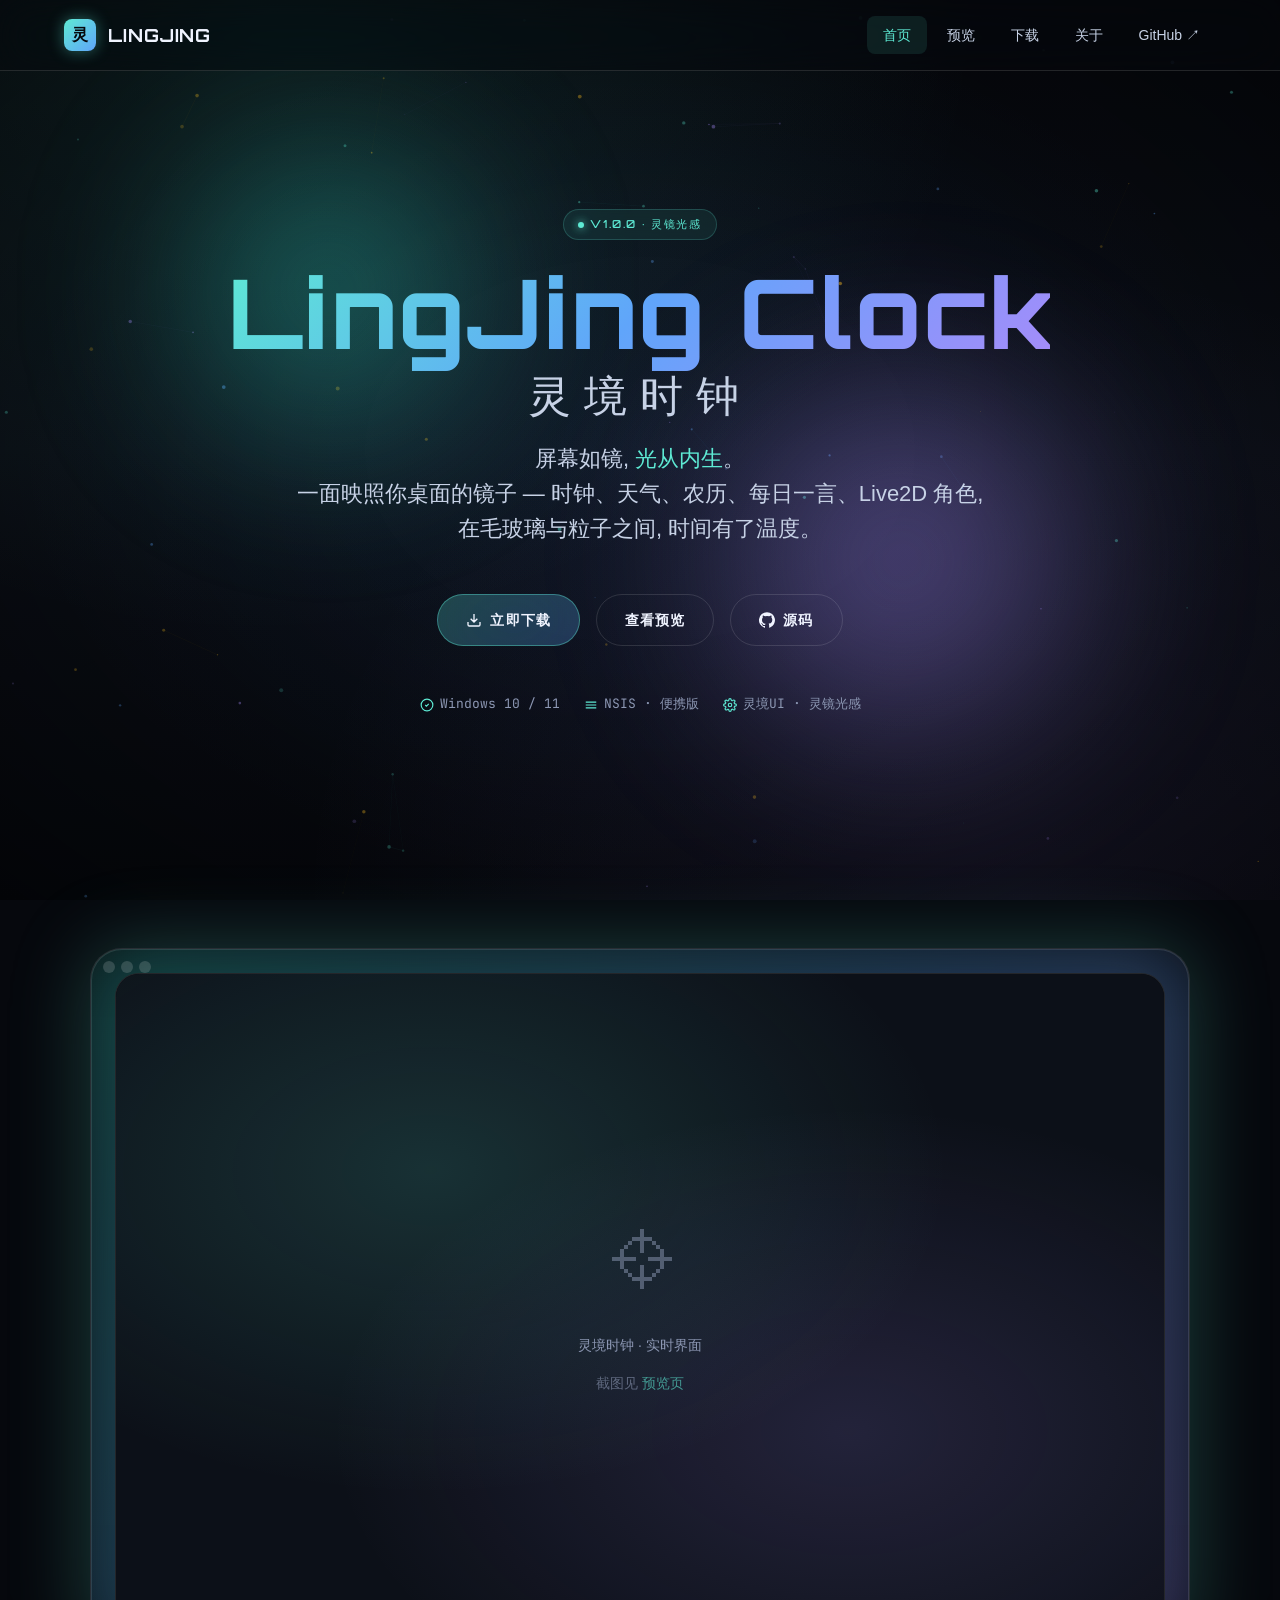
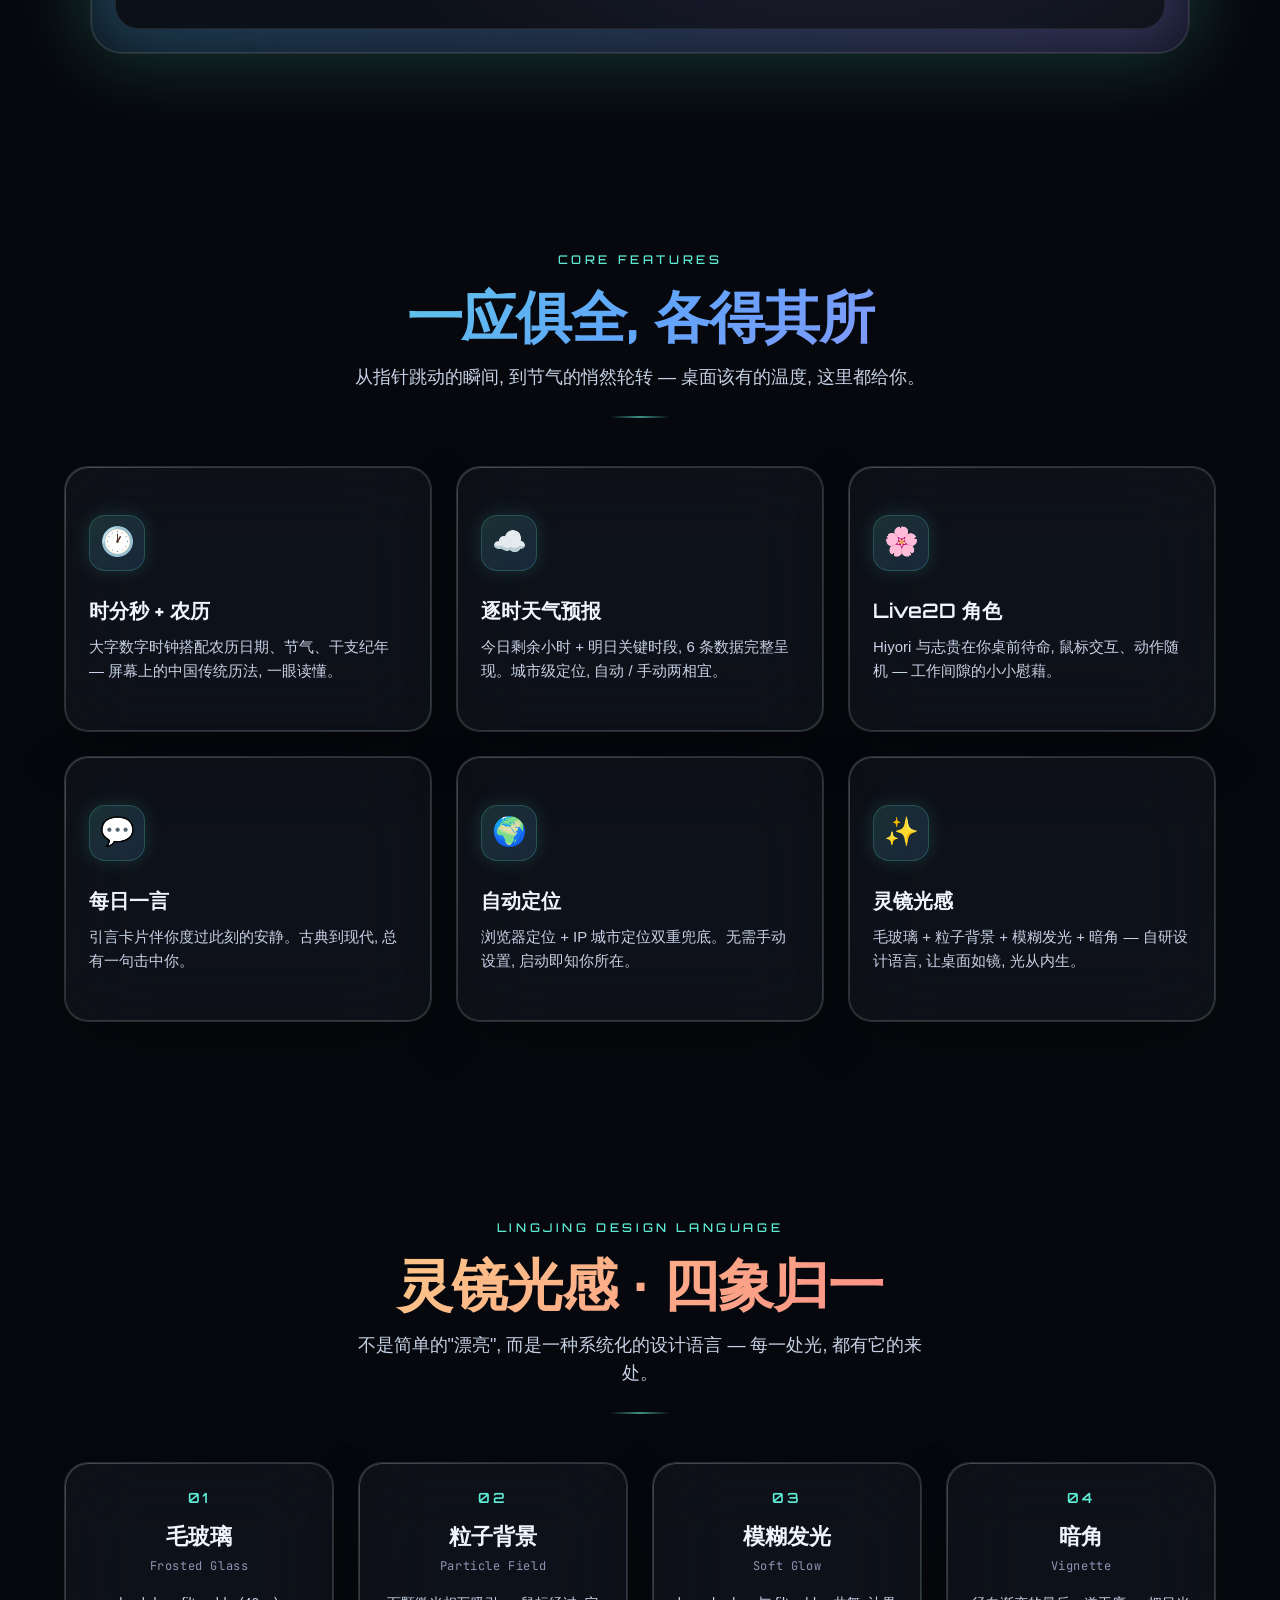
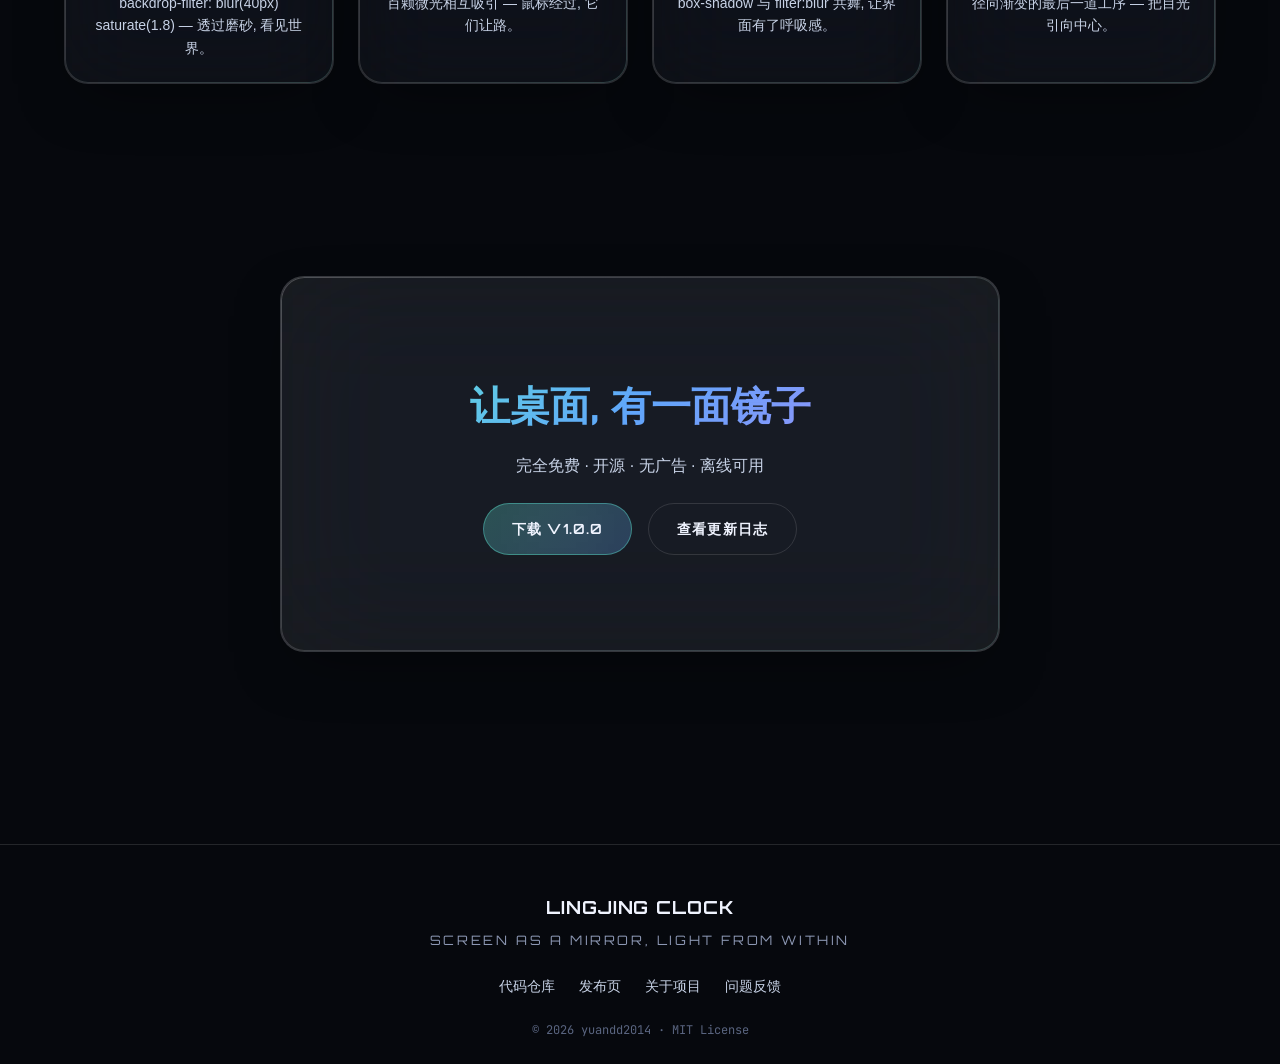
==== index.html @ b0e19402 "feat(website): 灵境时钟 官网上线 - 4 页静态站点: 首页 / 预览 / 下载 / 关于 - 灵境UI + 灵镜光感: 毛玻璃 + 粒子背景 + 模糊发光 + 暗角 - 粒子背景 C" ====
<!DOCTYPE html>
<html lang="zh-CN">
<head>
  <meta charset="UTF-8" />
  <meta name="viewport" content="width=device-width, initial-scale=1.0" />
  <title>灵境时钟 LingJing Clock — 屏幕如镜, 光从内生</title>
  <meta name="description" content="灵境时钟 LingJing Clock — Windows 桌面时钟应用。灵境UI / 灵镜光感, 时钟、天气、农历、每日一言、Live2D 角色一应俱全。" />
  <meta name="theme-color" content="#06080d" />
  <meta property="og:title" content="灵境时钟 LingJing Clock" />
  <meta property="og:description" content="屏幕如镜, 光从内生。Windows 桌面时钟 · 灵境UI · 灵镜光感" />
  <meta property="og:type" content="website" />

  <!-- 字体 -->
  <link rel="preconnect" href="https://fonts.googleapis.com" />
  <link rel="preconnect" href="https://fonts.gstatic.com" crossorigin />
  <link rel="stylesheet" href="https://fonts.googleapis.com/css2?family=Orbitron:wght@400;500;600;700;800&family=JetBrains+Mono:wght@400;500&display=swap" />

  <!-- 灵境UI 样式 -->
  <link rel="stylesheet" href="assets/css/base.css" />
  <link rel="stylesheet" href="assets/css/glass.css" />
  <link rel="stylesheet" href="assets/css/pages.css" />

  <link rel="icon" type="image/svg+xml" href="assets/img/favicon.svg" />
</head>
<body>
  <!-- 灵镜光感背景 -->
  <div class="bg-stage"></div>
  <canvas id="particles-canvas"></canvas>
  <div class="vignette"></div>

  <!-- 导航 -->
  <nav class="nav">
    <div class="container nav-inner">
      <a href="index.html" class="nav-brand">
        <span class="nav-brand-mark">灵</span>
        <span>LINGJING</span>
      </a>
      <div class="nav-links">
        <a href="index.html" class="nav-link">首页</a>
        <a href="screenshots.html" class="nav-link">预览</a>
        <a href="download.html" class="nav-link">下载</a>
        <a href="about.html" class="nav-link">关于</a>
        <a href="https://github.com/yuandd2014/lingjing-clock" class="nav-link" target="_blank" rel="noopener">GitHub ↗</a>
      </div>
      <button class="nav-toggle" aria-label="菜单">
        <svg width="20" height="20" viewBox="0 0 24 24" fill="none" stroke="currentColor" stroke-width="2">
          <path d="M3 6h18M3 12h18M3 18h18" />
        </svg>
      </button>
    </div>
  </nav>

  <!-- Hero -->
  <header class="hero">
    <div class="hero-orb hero-orb-1"></div>
    <div class="hero-orb hero-orb-2"></div>
    <div class="container hero-content">
      <div class="hero-eyebrow reveal">
        <span class="badge">
          <span class="badge-dot"></span>
          v1.0.0 · 灵镜光感
        </span>
      </div>
      <h1 class="hero-title reveal">
        <span class="gradient-text font-display">LingJing Clock</span>
        <span class="hero-title-zh">灵境时钟</span>
      </h1>
      <p class="hero-tagline reveal">
        屏幕如镜, <span class="accent">光从内生</span>。<br />
        一面映照你桌面的镜子 — 时钟、天气、农历、每日一言、Live2D 角色,<br />
        在毛玻璃与粒子之间, 时间有了温度。
      </p>
      <div class="hero-actions reveal">
        <a href="download.html" class="btn btn-primary">
          <svg width="16" height="16" viewBox="0 0 24 24" fill="none" stroke="currentColor" stroke-width="2">
            <path d="M21 15v4a2 2 0 0 1-2 2H5a2 2 0 0 1-2-2v-4M7 10l5 5 5-5M12 15V3" />
          </svg>
          <span>立即下载</span>
        </a>
        <a href="screenshots.html" class="btn btn-ghost">
          <span>查看预览</span>
        </a>
        <a href="https://github.com/yuandd2014/lingjing-clock" class="btn btn-ghost" target="_blank" rel="noopener">
          <svg width="16" height="16" viewBox="0 0 24 24" fill="currentColor">
            <path d="M12 .3a12 12 0 0 0-3.8 23.4c.6.1.8-.3.8-.6v-2.1c-3.3.7-4-1.6-4-1.6-.6-1.4-1.4-1.8-1.4-1.8-1.1-.7.1-.7.1-.7 1.2.1 1.9 1.3 1.9 1.3 1.1 1.9 2.9 1.3 3.6 1 .1-.8.4-1.3.8-1.6-2.7-.3-5.5-1.3-5.5-6 0-1.3.5-2.4 1.3-3.2-.1-.3-.6-1.6.1-3.2 0 0 1-.3 3.3 1.2a11.5 11.5 0 0 1 6 0c2.3-1.5 3.3-1.2 3.3-1.2.7 1.6.2 2.9.1 3.2.8.8 1.3 1.9 1.3 3.2 0 4.6-2.8 5.6-5.5 5.9.4.4.8 1.1.8 2.2v3.3c0 .3.2.7.8.6A12 12 0 0 0 12 .3z" />
          </svg>
          <span>源码</span>
        </a>
      </div>
      <div class="hero-meta reveal">
        <span class="hero-meta-item">
          <svg viewBox="0 0 24 24" fill="none" stroke="currentColor" stroke-width="2"><path d="M9 12l2 2 4-4"/><circle cx="12" cy="12" r="10"/></svg>
          Windows 10 / 11
        </span>
        <span class="hero-meta-item">
          <svg viewBox="0 0 24 24" fill="none" stroke="currentColor" stroke-width="2"><path d="M3 7h18M3 12h18M3 17h18"/></svg>
          NSIS · 便携版
        </span>
        <span class="hero-meta-item">
          <svg viewBox="0 0 24 24" fill="none" stroke="currentColor" stroke-width="2"><circle cx="12" cy="12" r="3"/><path d="M19.4 15a1.65 1.65 0 0 0 .3 1.8l.1.1a2 2 0 1 1-2.8 2.8l-.1-.1a1.65 1.65 0 0 0-1.8-.3 1.65 1.65 0 0 0-1 1.5V21a2 2 0 0 1-4 0v-.1a1.65 1.65 0 0 0-1-1.5 1.65 1.65 0 0 0-1.8.3l-.1.1a2 2 0 1 1-2.8-2.8l.1-.1a1.65 1.65 0 0 0 .3-1.8 1.65 1.65 0 0 0-1.5-1H3a2 2 0 0 1 0-4h.1a1.65 1.65 0 0 0 1.5-1 1.65 1.65 0 0 0-.3-1.8l-.1-.1a2 2 0 1 1 2.8-2.8l.1.1a1.65 1.65 0 0 0 1.8.3H9a1.65 1.65 0 0 0 1-1.5V3a2 2 0 0 1 4 0v.1a1.65 1.65 0 0 0 1 1.5 1.65 1.65 0 0 0 1.8-.3l.1-.1a2 2 0 1 1 2.8 2.8l-.1.1a1.65 1.65 0 0 0-.3 1.8V9a1.65 1.65 0 0 0 1.5 1H21a2 2 0 0 1 0 4h-.1a1.65 1.65 0 0 0-1.5 1z"/></svg>
          灵境UI · 灵镜光感
        </span>
      </div>
    </div>
  </header>

  <!-- 预览 -->
  <section class="section preview">
    <div class="container">
      <div class="preview-stage reveal">
        <div class="preview-toolbar">
          <span class="preview-toolbar-dot"></span>
          <span class="preview-toolbar-dot"></span>
          <span class="preview-toolbar-dot"></span>
        </div>
        <div class="preview-frame">
          <div class="preview-placeholder">
            <div class="preview-placeholder-icon">⌖</div>
            <div>灵境时钟 · 实时界面</div>
            <div style="opacity:.6">截图见 <a href="screenshots.html">预览页</a></div>
          </div>
        </div>
      </div>
    </div>
  </section>

  <!-- 核心特性 -->
  <section class="section">
    <div class="container">
      <header class="section-header reveal">
        <span class="section-eyebrow">CORE FEATURES</span>
        <h2 class="section-title gradient-text">一应俱全, 各得其所</h2>
        <p class="section-subtitle">从指针跳动的瞬间, 到节气的悄然轮转 — 桌面该有的温度, 这里都给你。</p>
        <div class="divider"></div>
      </header>
      <div class="feature-grid">
        <article class="glass feature-card reveal">
          <div class="feature-icon">🕐</div>
          <h3 class="feature-title">时分秒 + 农历</h3>
          <p class="feature-desc">大字数字时钟搭配农历日期、节气、干支纪年 — 屏幕上的中国传统历法, 一眼读懂。</p>
        </article>
        <article class="glass feature-card reveal">
          <div class="feature-icon">☁️</div>
          <h3 class="feature-title">逐时天气预报</h3>
          <p class="feature-desc">今日剩余小时 + 明日关键时段, 6 条数据完整呈现。城市级定位, 自动 / 手动两相宜。</p>
        </article>
        <article class="glass feature-card reveal">
          <div class="feature-icon">🌸</div>
          <h3 class="feature-title">Live2D 角色</h3>
          <p class="feature-desc">Hiyori 与志贵在你桌前待命, 鼠标交互、动作随机 — 工作间隙的小小慰藉。</p>
        </article>
        <article class="glass feature-card reveal">
          <div class="feature-icon">💬</div>
          <h3 class="feature-title">每日一言</h3>
          <p class="feature-desc">引言卡片伴你度过此刻的安静。古典到现代, 总有一句击中你。</p>
        </article>
        <article class="glass feature-card reveal">
          <div class="feature-icon">🌍</div>
          <h3 class="feature-title">自动定位</h3>
          <p class="feature-desc">浏览器定位 + IP 城市定位双重兜底。无需手动设置, 启动即知你所在。</p>
        </article>
        <article class="glass feature-card reveal">
          <div class="feature-icon">✨</div>
          <h3 class="feature-title">灵镜光感</h3>
          <p class="feature-desc">毛玻璃 + 粒子背景 + 模糊发光 + 暗角 — 自研设计语言, 让桌面如镜, 光从内生。</p>
        </article>
      </div>
    </div>
  </section>

  <!-- 灵镜光感四子项 -->
  <section class="section">
    <div class="container">
      <header class="section-header reveal">
        <span class="section-eyebrow">LINGJING DESIGN LANGUAGE</span>
        <h2 class="section-title gradient-text-warm">灵镜光感 · 四象归一</h2>
        <p class="section-subtitle">不是简单的"漂亮", 而是一种系统化的设计语言 — 每一处光, 都有它的来处。</p>
        <div class="divider"></div>
      </header>
      <div class="four-pillars">
        <div class="glass pillar reveal">
          <div class="pillar-num">01</div>
          <div class="pillar-name">毛玻璃</div>
          <div class="pillar-en">Frosted Glass</div>
          <p class="pillar-desc">backdrop-filter: blur(40px) saturate(1.8) — 透过磨砂, 看见世界。</p>
        </div>
        <div class="glass pillar reveal">
          <div class="pillar-num">02</div>
          <div class="pillar-name">粒子背景</div>
          <div class="pillar-en">Particle Field</div>
          <p class="pillar-desc">百颗微光相互吸引 — 鼠标经过, 它们让路。</p>
        </div>
        <div class="glass pillar reveal">
          <div class="pillar-num">03</div>
          <div class="pillar-name">模糊发光</div>
          <div class="pillar-en">Soft Glow</div>
          <p class="pillar-desc">box-shadow 与 filter:blur 共舞, 让界面有了呼吸感。</p>
        </div>
        <div class="glass pillar reveal">
          <div class="pillar-num">04</div>
          <div class="pillar-name">暗角</div>
          <div class="pillar-en">Vignette</div>
          <p class="pillar-desc">径向渐变的最后一道工序 — 把目光引向中心。</p>
        </div>
      </div>
    </div>
  </section>

  <!-- CTA -->
  <section class="cta">
    <div class="container">
      <div class="glass glass-strong cta-card reveal">
        <h2 class="cta-title gradient-text">让桌面, 有一面镜子</h2>
        <p class="cta-desc">完全免费 · 开源 · 无广告 · 离线可用</p>
        <div class="cta-actions">
          <a href="download.html" class="btn btn-primary">
            <span>下载 v1.0.0</span>
          </a>
          <a href="https://github.com/yuandd2014/lingjing-clock/releases" class="btn btn-ghost" target="_blank" rel="noopener">
            <span>查看更新日志</span>
          </a>
        </div>
      </div>
    </div>
  </section>

  <!-- 页脚 -->
  <footer class="footer">
    <div class="container">
      <div class="footer-brand">LINGJING CLOCK</div>
      <div class="footer-tagline">SCREEN AS A MIRROR, LIGHT FROM WITHIN</div>
      <div class="footer-links">
        <a href="https://github.com/yuandd2014/lingjing-clock" class="footer-link" target="_blank" rel="noopener">代码仓库</a>
        <a href="https://github.com/yuandd2014/lingjing-clock/releases" class="footer-link" target="_blank" rel="noopener">发布页</a>
        <a href="about.html" class="footer-link">关于项目</a>
        <a href="https://github.com/yuandd2014/lingjing-clock/issues" class="footer-link" target="_blank" rel="noopener">问题反馈</a>
      </div>
      <div class="footer-copyright">© 2026 yuandd2014 · MIT License</div>
    </div>
  </footer>

  <script src="assets/js/particles.js"></script>
  <script src="assets/js/nav.js"></script>
</body>
</html>
---- assets/css/base.css ----
/* ============================================
   灵境UI / 灵镜光感 — Base
   屏幕如镜, 光从内生
   ============================================ */

:root {
  /* 灵境调色 — 取自东方夜境：墨、青、霜金、暖光 */
  --ink-900: #06080d;
  --ink-800: #0c1018;
  --ink-700: #141a26;
  --ink-600: #1d2533;
  --frost-100: #f0f4ff;
  --frost-200: #c7d2e6;
  --frost-300: #8c97b3;
  --frost-400: #5a6580;
  --jade-300: #5eead4;
  --jade-400: #2dd4bf;
  --jade-500: #14b8a6;
  --azure-400: #60a5fa;
  --azure-500: #3b82f6;
  --gold-300: #fde68a;
  --gold-400: #fbbf24;
  --rose-400: #fb7185;
  --violet-400: #a78bfa;

  /* 灵镜光感 — 玻璃参数 */
  --glass-bg: rgba(255, 255, 255, 0.04);
  --glass-bg-strong: rgba(255, 255, 255, 0.08);
  --glass-border: rgba(255, 255, 255, 0.12);
  --glass-border-strong: rgba(255, 255, 255, 0.2);
  --glass-blur: blur(40px) saturate(1.8);
  --glass-blur-strong: blur(60px) saturate(2);

  /* 阴影 — 模糊发光 */
  --glow-soft: 0 0 40px rgba(94, 234, 212, 0.15);
  --glow-strong: 0 0 80px rgba(94, 234, 212, 0.25);
  --shadow-card: 0 20px 60px -20px rgba(0, 0, 0, 0.5),
                 0 0 0 1px var(--glass-border) inset;
  --shadow-card-hover: 0 30px 80px -20px rgba(0, 0, 0, 0.6),
                       0 0 0 1px var(--glass-border-strong) inset,
                       var(--glow-soft);

  /* 间距 */
  --space-xs: 8px;
  --space-sm: 16px;
  --space-md: 24px;
  --space-lg: 48px;
  --space-xl: 96px;

  /* 圆角 */
  --radius-sm: 8px;
  --radius-md: 16px;
  --radius-lg: 24px;
  --radius-xl: 32px;

  /* 字体 */
  --font-display: 'Orbitron', 'PingFang SC', 'Microsoft YaHei', sans-serif;
  --font-body: -apple-system, 'PingFang SC', 'Microsoft YaHei',
               'Helvetica Neue', Helvetica, Arial, sans-serif;
  --font-mono: 'JetBrains Mono', 'Consolas', 'Monaco', monospace;

  /* 缓动 */
  --ease-out: cubic-bezier(0.16, 1, 0.3, 1);
  --ease-spring: cubic-bezier(0.34, 1.56, 0.64, 1);
}

/* 重置 */
*,
*::before,
*::after {
  box-sizing: border-box;
  margin: 0;
  padding: 0;
}

html {
  scroll-behavior: smooth;
  -webkit-text-size-adjust: 100%;
}

body {
  font-family: var(--font-body);
  font-size: 16px;
  line-height: 1.6;
  color: var(--frost-100);
  background: var(--ink-900);
  overflow-x: hidden;
  min-height: 100vh;
  -webkit-font-smoothing: antialiased;
  -moz-osx-font-smoothing: grayscale;
}

img, svg {
  max-width: 100%;
  display: block;
}

a {
  color: var(--jade-300);
  text-decoration: none;
  transition: color 0.3s var(--ease-out);
}

a:hover {
  color: var(--jade-400);
}

button {
  font: inherit;
  color: inherit;
  background: none;
  border: none;
  cursor: pointer;
}

ul, ol {
  list-style: none;
}

::selection {
  background: rgba(94, 234, 212, 0.3);
  color: var(--frost-100);
}

/* 灵镜光感背景 — 多层 */
.bg-stage {
  position: fixed;
  inset: 0;
  z-index: -1;
  background:
    radial-gradient(ellipse at 20% 0%, rgba(94, 234, 212, 0.12) 0%, transparent 50%),
    radial-gradient(ellipse at 80% 100%, rgba(167, 139, 250, 0.1) 0%, transparent 50%),
    radial-gradient(ellipse at 50% 50%, rgba(59, 130, 246, 0.06) 0%, transparent 70%),
    linear-gradient(180deg, var(--ink-900) 0%, var(--ink-800) 50%, var(--ink-900) 100%);
}

#particles-canvas {
  position: fixed;
  inset: 0;
  z-index: -1;
  pointer-events: none;
  opacity: 0.6;
}

/* 暗角 — 灵镜光感的最后一道 */
.vignette {
  position: fixed;
  inset: 0;
  z-index: 0;
  pointer-events: none;
  background: radial-gradient(
    ellipse at center,
    transparent 30%,
    rgba(0, 0, 0, 0.4) 100%
  );
}

/* 通用容器 */
.container {
  width: 100%;
  max-width: 1200px;
  margin: 0 auto;
  padding: 0 var(--space-md);
  position: relative;
  z-index: 1;
}

/* 文字渐变 — 灵境品牌色 */
.gradient-text {
  background: linear-gradient(135deg, var(--jade-300) 0%, var(--azure-400) 50%, var(--violet-400) 100%);
  -webkit-background-clip: text;
  background-clip: text;
  -webkit-text-fill-color: transparent;
  color: transparent;
}

.gradient-text-warm {
  background: linear-gradient(135deg, var(--gold-300) 0%, var(--rose-400) 100%);
  -webkit-background-clip: text;
  background-clip: text;
  -webkit-text-fill-color: transparent;
  color: transparent;
}

/* 数字字体 — Orbitron */
.font-display {
  font-family: var(--font-display);
  letter-spacing: 0.02em;
}

/* 滚动条 — 灵境UI 风格 */
::-webkit-scrollbar {
  width: 8px;
  height: 8px;
}

::-webkit-scrollbar-track {
  background: var(--ink-800);
}

::-webkit-scrollbar-thumb {
  background: var(--ink-600);
  border-radius: 4px;
}

::-webkit-scrollbar-thumb:hover {
  background: var(--frost-400);
}

/* 实用类 */
.sr-only {
  position: absolute;
  width: 1px;
  height: 1px;
  padding: 0;
  margin: -1px;
  overflow: hidden;
  clip: rect(0, 0, 0, 0);
  white-space: nowrap;
  border: 0;
}

.flex {
  display: flex;
}

.flex-center {
  display: flex;
  align-items: center;
  justify-content: center;
}

.text-center {
  text-align: center;
}

/* 进入动画 */
@keyframes fade-up {
  from {
    opacity: 0;
    transform: translateY(30px);
  }
  to {
    opacity: 1;
    transform: translateY(0);
  }
}

@keyframes glow-pulse {
  0%, 100% { opacity: 0.6; }
  50% { opacity: 1; }
}

@keyframes float {
  0%, 100% { transform: translateY(0); }
  50% { transform: translateY(-8px); }
}

.reveal {
  opacity: 0;
  transform: translateY(30px);
  transition: opacity 0.8s var(--ease-out), transform 0.8s var(--ease-out);
}

.reveal.in {
  opacity: 1;
  transform: translateY(0);
}

/* 响应式 */
@media (max-width: 768px) {
  :root {
    --space-lg: 32px;
    --space-xl: 64px;
  }
  body {
    font-size: 15px;
  }
}

@media (prefers-reduced-motion: reduce) {
  *,
  *::before,
  *::after {
    animation-duration: 0.01ms !important;
    transition-duration: 0.01ms !important;
  }
}
---- assets/css/glass.css ----
/* ============================================
   灵境UI / 灵镜光感 — Glass
   毛玻璃 + 模糊发光 + 暗角
   ============================================ */

/* 玻璃卡片 — 灵境核心 */
.glass {
  position: relative;
  background: var(--glass-bg);
  backdrop-filter: var(--glass-blur);
  -webkit-backdrop-filter: var(--glass-blur);
  border: 1px solid var(--glass-border);
  border-radius: var(--radius-lg);
  box-shadow: var(--shadow-card);
  overflow: hidden;
  transition: transform 0.5s var(--ease-out),
              box-shadow 0.5s var(--ease-out),
              border-color 0.5s var(--ease-out);
}

.glass::before {
  content: '';
  position: absolute;
  inset: 0;
  border-radius: inherit;
  padding: 1px;
  background: linear-gradient(
    135deg,
    rgba(255, 255, 255, 0.2) 0%,
    rgba(255, 255, 255, 0.05) 40%,
    rgba(94, 234, 212, 0.15) 100%
  );
  -webkit-mask: linear-gradient(#000 0 0) content-box,
                linear-gradient(#000 0 0);
  -webkit-mask-composite: xor;
  mask-composite: exclude;
  pointer-events: none;
  opacity: 0.7;
}

.glass:hover {
  transform: translateY(-4px);
  border-color: var(--glass-border-strong);
  box-shadow: var(--shadow-card-hover);
}

.glass-strong {
  background: var(--glass-bg-strong);
  backdrop-filter: var(--glass-blur-strong);
  -webkit-backdrop-filter: var(--glass-blur-strong);
}

/* 玻璃按钮 — 灵境UI 主操作 */
.btn {
  position: relative;
  display: inline-flex;
  align-items: center;
  justify-content: center;
  gap: 8px;
  padding: 14px 28px;
  font-family: var(--font-display);
  font-size: 14px;
  font-weight: 600;
  letter-spacing: 0.08em;
  text-transform: uppercase;
  color: var(--frost-100);
  background: var(--glass-bg);
  backdrop-filter: var(--glass-blur);
  -webkit-backdrop-filter: var(--glass-blur);
  border: 1px solid var(--glass-border);
  border-radius: 100px;
  cursor: pointer;
  overflow: hidden;
  transition: all 0.4s var(--ease-out);
  text-decoration: none;
  white-space: nowrap;
}

.btn::before {
  content: '';
  position: absolute;
  inset: 0;
  background: linear-gradient(135deg,
    rgba(94, 234, 212, 0.2) 0%,
    rgba(96, 165, 250, 0.2) 50%,
    rgba(167, 139, 250, 0.2) 100%);
  opacity: 0;
  transition: opacity 0.4s var(--ease-out);
}

.btn:hover {
  border-color: var(--jade-300);
  box-shadow: var(--glow-soft);
  transform: translateY(-2px);
  color: var(--jade-300);
}

.btn:hover::before {
  opacity: 1;
}

.btn span,
.btn svg {
  position: relative;
  z-index: 1;
}

.btn-primary {
  background: linear-gradient(135deg,
    rgba(94, 234, 212, 0.25) 0%,
    rgba(96, 165, 250, 0.25) 100%);
  border-color: rgba(94, 234, 212, 0.4);
}

.btn-primary:hover {
  background: linear-gradient(135deg,
    rgba(94, 234, 212, 0.4) 0%,
    rgba(96, 165, 250, 0.4) 100%);
  border-color: var(--jade-300);
  color: var(--frost-100);
}

.btn-ghost {
  background: transparent;
  backdrop-filter: none;
  -webkit-backdrop-filter: none;
}

/* 标签 / 徽章 */
.badge {
  display: inline-flex;
  align-items: center;
  gap: 6px;
  padding: 6px 14px;
  font-family: var(--font-display);
  font-size: 11px;
  font-weight: 500;
  letter-spacing: 0.15em;
  text-transform: uppercase;
  color: var(--jade-300);
  background: rgba(94, 234, 212, 0.08);
  border: 1px solid rgba(94, 234, 212, 0.2);
  border-radius: 100px;
  backdrop-filter: blur(10px);
  -webkit-backdrop-filter: blur(10px);
}

.badge-dot {
  width: 6px;
  height: 6px;
  border-radius: 50%;
  background: var(--jade-300);
  box-shadow: 0 0 8px var(--jade-300);
  animation: glow-pulse 2s var(--ease-out) infinite;
}

/* 章节标题 */
.section {
  padding: var(--space-xl) 0;
  position: relative;
}

.section-header {
  text-align: center;
  margin-bottom: var(--space-lg);
}

.section-eyebrow {
  display: inline-block;
  font-family: var(--font-display);
  font-size: 12px;
  font-weight: 500;
  letter-spacing: 0.3em;
  text-transform: uppercase;
  color: var(--jade-300);
  margin-bottom: var(--space-sm);
}

.section-title {
  font-family: var(--font-display);
  font-size: clamp(32px, 5vw, 56px);
  font-weight: 700;
  letter-spacing: -0.02em;
  line-height: 1.1;
  margin-bottom: var(--space-sm);
}

.section-subtitle {
  font-size: 18px;
  color: var(--frost-200);
  max-width: 600px;
  margin: 0 auto;
  line-height: 1.6;
}

/* 特性卡片 */
.feature-grid {
  display: grid;
  grid-template-columns: repeat(auto-fit, minmax(280px, 1fr));
  gap: var(--space-md);
}

.feature-card {
  padding: var(--space-lg) var(--space-md);
  text-align: left;
}

.feature-icon {
  width: 56px;
  height: 56px;
  display: flex;
  align-items: center;
  justify-content: center;
  border-radius: var(--radius-md);
  background: linear-gradient(135deg,
    rgba(94, 234, 212, 0.15) 0%,
    rgba(96, 165, 250, 0.15) 100%);
  border: 1px solid rgba(94, 234, 212, 0.2);
  margin-bottom: var(--space-md);
  color: var(--jade-300);
  font-size: 28px;
  box-shadow: 0 0 20px rgba(94, 234, 212, 0.15);
}

.feature-title {
  font-family: var(--font-display);
  font-size: 20px;
  font-weight: 600;
  margin-bottom: var(--space-xs);
  color: var(--frost-100);
}

.feature-desc {
  font-size: 15px;
  line-height: 1.6;
  color: var(--frost-200);
}

/* 分割线 */
.divider {
  width: 60px;
  height: 2px;
  background: linear-gradient(90deg,
    transparent 0%,
    var(--jade-300) 50%,
    transparent 100%);
  margin: var(--space-md) auto;
  opacity: 0.6;
}

/* 浮起效果 */
.float {
  animation: float 4s var(--ease-out) infinite;
}

.float-delay-1 { animation-delay: 0.5s; }
.float-delay-2 { animation-delay: 1s; }
.float-delay-3 { animation-delay: 1.5s; }
---- assets/css/pages.css ----
/* ============================================
   灵境UI / 灵镜光感 — Pages
   各页特定样式
   ============================================ */

/* === 导航 === */
.nav {
  position: fixed;
  top: 0;
  left: 0;
  right: 0;
  z-index: 100;
  padding: 16px 0;
  background: rgba(6, 8, 13, 0.5);
  backdrop-filter: blur(20px) saturate(1.5);
  -webkit-backdrop-filter: blur(20px) saturate(1.5);
  border-bottom: 1px solid var(--glass-border);
  transition: all 0.3s var(--ease-out);
}

.nav.scrolled {
  background: rgba(6, 8, 13, 0.85);
  border-bottom-color: var(--glass-border-strong);
  padding: 12px 0;
}

.nav-inner {
  display: flex;
  align-items: center;
  justify-content: space-between;
  gap: var(--space-md);
}

.nav-brand {
  display: flex;
  align-items: center;
  gap: 12px;
  font-family: var(--font-display);
  font-size: 18px;
  font-weight: 700;
  color: var(--frost-100);
  text-decoration: none;
  letter-spacing: 0.05em;
}

.nav-brand-mark {
  width: 32px;
  height: 32px;
  border-radius: 8px;
  background: linear-gradient(135deg, var(--jade-300) 0%, var(--azure-400) 100%);
  display: flex;
  align-items: center;
  justify-content: center;
  color: var(--ink-900);
  font-size: 16px;
  font-weight: 900;
  box-shadow: 0 0 16px rgba(94, 234, 212, 0.4);
}

.nav-links {
  display: flex;
  align-items: center;
  gap: 4px;
}

.nav-link {
  padding: 8px 16px;
  font-size: 14px;
  font-weight: 500;
  color: var(--frost-200);
  border-radius: 8px;
  transition: all 0.3s var(--ease-out);
  text-decoration: none;
}

.nav-link:hover {
  color: var(--frost-100);
  background: var(--glass-bg);
}

.nav-link.active {
  color: var(--jade-300);
  background: rgba(94, 234, 212, 0.1);
}

.nav-toggle {
  display: none;
  width: 40px;
  height: 40px;
  align-items: center;
  justify-content: center;
  border-radius: 8px;
  background: var(--glass-bg);
  border: 1px solid var(--glass-border);
  color: var(--frost-100);
}

@media (max-width: 768px) {
  .nav-toggle {
    display: flex;
  }
  .nav-links {
    position: absolute;
    top: 100%;
    left: 0;
    right: 0;
    flex-direction: column;
    align-items: stretch;
    padding: var(--space-sm);
    background: rgba(6, 8, 13, 0.95);
    backdrop-filter: blur(20px);
    border-bottom: 1px solid var(--glass-border);
    transform: translateY(-10px);
    opacity: 0;
    pointer-events: none;
    transition: all 0.3s var(--ease-out);
  }
  .nav-links.open {
    transform: translateY(0);
    opacity: 1;
    pointer-events: auto;
  }
  .nav-link {
    width: 100%;
  }
}

/* === Hero === */
.hero {
  min-height: 100vh;
  display: flex;
  align-items: center;
  justify-content: center;
  padding: 120px 0 var(--space-xl);
  text-align: center;
  position: relative;
}

.hero-orb {
  position: absolute;
  border-radius: 50%;
  filter: blur(80px);
  opacity: 0.5;
  pointer-events: none;
  animation: float 8s var(--ease-out) infinite;
}

.hero-orb-1 {
  top: 10%;
  left: 10%;
  width: 400px;
  height: 400px;
  background: radial-gradient(circle, var(--jade-400) 0%, transparent 70%);
}

.hero-orb-2 {
  bottom: 10%;
  right: 10%;
  width: 500px;
  height: 500px;
  background: radial-gradient(circle, var(--violet-400) 0%, transparent 70%);
  animation-delay: 2s;
}

.hero-content {
  max-width: 900px;
  position: relative;
  z-index: 2;
}

.hero-eyebrow {
  display: inline-flex;
  align-items: center;
  gap: 8px;
  margin-bottom: var(--space-md);
}

.hero-title {
  font-family: var(--font-display);
  font-size: clamp(48px, 9vw, 96px);
  font-weight: 800;
  line-height: 1;
  letter-spacing: -0.03em;
  margin-bottom: var(--space-md);
}

.hero-title-zh {
  display: block;
  font-size: 0.45em;
  font-weight: 400;
  letter-spacing: 0.3em;
  color: var(--frost-200);
  margin-top: 0.3em;
}

.hero-tagline {
  font-size: clamp(18px, 2.4vw, 22px);
  color: var(--frost-200);
  line-height: 1.6;
  max-width: 700px;
  margin: 0 auto var(--space-lg);
}

.hero-tagline .accent {
  color: var(--jade-300);
  font-weight: 500;
}

.hero-actions {
  display: flex;
  flex-wrap: wrap;
  gap: var(--space-sm);
  justify-content: center;
  margin-bottom: var(--space-lg);
}

.hero-meta {
  display: flex;
  flex-wrap: wrap;
  gap: var(--space-md);
  justify-content: center;
  font-family: var(--font-mono);
  font-size: 13px;
  color: var(--frost-300);
}

.hero-meta-item {
  display: flex;
  align-items: center;
  gap: 6px;
}

.hero-meta-item svg {
  width: 14px;
  height: 14px;
  color: var(--jade-300);
}

/* === 预览区 === */
.preview {
  padding: var(--space-lg) 0 var(--space-xl);
}

.preview-stage {
  position: relative;
  max-width: 1100px;
  margin: 0 auto;
  padding: var(--space-md);
  border-radius: var(--radius-xl);
  background: linear-gradient(135deg,
    rgba(94, 234, 212, 0.05) 0%,
    rgba(96, 165, 250, 0.05) 100%);
  border: 1px solid var(--glass-border);
  box-shadow: var(--glow-strong), var(--shadow-card);
  overflow: hidden;
}

.preview-stage::before {
  content: '';
  position: absolute;
  inset: -2px;
  border-radius: inherit;
  background: linear-gradient(135deg,
    var(--jade-400) 0%,
    var(--azure-400) 50%,
    var(--violet-400) 100%);
  opacity: 0.3;
  filter: blur(40px);
  z-index: -1;
}

.preview-frame {
  position: relative;
  aspect-ratio: 16 / 10;
  background: var(--ink-900);
  border-radius: var(--radius-lg);
  overflow: hidden;
  border: 1px solid var(--glass-border);
}

.preview-placeholder {
  position: absolute;
  inset: 0;
  display: flex;
  flex-direction: column;
  align-items: center;
  justify-content: center;
  gap: var(--space-sm);
  background:
    radial-gradient(ellipse at 30% 30%, rgba(94, 234, 212, 0.15) 0%, transparent 50%),
    radial-gradient(ellipse at 70% 70%, rgba(167, 139, 250, 0.15) 0%, transparent 50%),
    var(--ink-800);
  color: var(--frost-300);
  font-size: 14px;
}

.preview-placeholder-icon {
  font-size: 64px;
  opacity: 0.5;
  margin-bottom: var(--space-xs);
}

.preview-toolbar {
  position: absolute;
  top: 12px;
  left: 12px;
  display: flex;
  gap: 6px;
  z-index: 2;
}

.preview-toolbar-dot {
  width: 12px;
  height: 12px;
  border-radius: 50%;
  background: rgba(255, 255, 255, 0.15);
}

/* === 灵镜光感四子项 === */
.four-pillars {
  display: grid;
  grid-template-columns: repeat(auto-fit, minmax(220px, 1fr));
  gap: var(--space-md);
  margin-top: var(--space-lg);
}

.pillar {
  padding: var(--space-md);
  text-align: center;
}

.pillar-num {
  font-family: var(--font-display);
  font-size: 14px;
  font-weight: 600;
  color: var(--jade-300);
  letter-spacing: 0.2em;
  margin-bottom: var(--space-xs);
}

.pillar-name {
  font-family: var(--font-display);
  font-size: 22px;
  font-weight: 700;
  margin-bottom: 4px;
  color: var(--frost-100);
}

.pillar-en {
  font-family: var(--font-mono);
  font-size: 12px;
  color: var(--frost-300);
  margin-bottom: var(--space-sm);
  letter-spacing: 0.05em;
}

.pillar-desc {
  font-size: 14px;
  color: var(--frost-200);
  line-height: 1.6;
}

/* === 截图廊 === */
.gallery {
  display: grid;
  grid-template-columns: repeat(auto-fit, minmax(360px, 1fr));
  gap: var(--space-md);
}

.shot {
  display: block;
  text-decoration: none;
  color: inherit;
}

.shot-frame {
  position: relative;
  aspect-ratio: 16 / 10;
  border-radius: var(--radius-lg);
  overflow: hidden;
  background: var(--ink-700);
  border: 1px solid var(--glass-border);
  margin-bottom: var(--space-sm);
  transition: transform 0.5s var(--ease-out);
}

.shot:hover .shot-frame {
  transform: translateY(-4px);
}

.shot-frame img,
.shot-frame .shot-placeholder {
  width: 100%;
  height: 100%;
  object-fit: cover;
}

.shot-placeholder {
  display: flex;
  align-items: center;
  justify-content: center;
  background:
    radial-gradient(ellipse at 30% 30%, rgba(94, 234, 212, 0.12) 0%, transparent 50%),
    radial-gradient(ellipse at 70% 70%, rgba(96, 165, 250, 0.12) 0%, transparent 50%),
    var(--ink-800);
  color: var(--frost-300);
  font-family: var(--font-mono);
  font-size: 13px;
  letter-spacing: 0.1em;
}

.shot-title {
  font-family: var(--font-display);
  font-size: 18px;
  font-weight: 600;
  margin-bottom: 4px;
}

.shot-desc {
  font-size: 14px;
  color: var(--frost-200);
}

/* === 下载 === */
.download-card {
  padding: var(--space-lg);
  margin-bottom: var(--space-md);
}

.dl-row {
  display: grid;
  grid-template-columns: auto 1fr auto;
  gap: var(--space-md);
  align-items: center;
}

.dl-icon {
  width: 56px;
  height: 56px;
  display: flex;
  align-items: center;
  justify-content: center;
  border-radius: var(--radius-md);
  background: linear-gradient(135deg,
    rgba(94, 234, 212, 0.15) 0%,
    rgba(96, 165, 250, 0.15) 100%);
  border: 1px solid rgba(94, 234, 212, 0.2);
  font-size: 24px;
}

.dl-info-name {
  font-family: var(--font-display);
  font-size: 18px;
  font-weight: 600;
  margin-bottom: 4px;
}

.dl-info-meta {
  font-family: var(--font-mono);
  font-size: 13px;
  color: var(--frost-300);
}

.dl-info-meta span {
  margin-right: 12px;
}

.dl-action {
  white-space: nowrap;
}

@media (max-width: 600px) {
  .dl-row {
    grid-template-columns: 1fr;
    text-align: center;
  }
  .dl-icon {
    margin: 0 auto;
  }
  .dl-action {
    width: 100%;
  }
}

.hash-block {
  margin-top: var(--space-md);
  padding: var(--space-md);
  border-radius: var(--radius-md);
  background: var(--ink-900);
  border: 1px solid var(--glass-border);
}

.hash-label {
  display: flex;
  align-items: center;
  justify-content: space-between;
  font-family: var(--font-mono);
  font-size: 12px;
  color: var(--jade-300);
  letter-spacing: 0.1em;
  margin-bottom: 8px;
  text-transform: uppercase;
}

.hash-value {
  font-family: var(--font-mono);
  font-size: 12px;
  color: var(--frost-200);
  word-break: break-all;
  line-height: 1.5;
  user-select: all;
}

.hash-copy {
  font-family: var(--font-mono);
  font-size: 11px;
  color: var(--frost-300);
  background: var(--glass-bg);
  border: 1px solid var(--glass-border);
  padding: 2px 10px;
  border-radius: 4px;
  cursor: pointer;
  transition: all 0.2s var(--ease-out);
}

.hash-copy:hover {
  color: var(--jade-300);
  border-color: var(--jade-300);
}

.verify-steps {
  counter-reset: step;
  margin-top: var(--space-md);
}

.verify-step {
  counter-increment: step;
  position: relative;
  padding: var(--space-md) var(--space-md) var(--space-md) 64px;
  margin-bottom: var(--space-sm);
  border-radius: var(--radius-md);
  background: var(--glass-bg);
  border: 1px solid var(--glass-border);
}

.verify-step::before {
  content: counter(step, decimal-leading-zero);
  position: absolute;
  left: var(--space-md);
  top: var(--space-md);
  font-family: var(--font-display);
  font-size: 24px;
  font-weight: 700;
  color: var(--jade-300);
}

.verify-step-title {
  font-family: var(--font-display);
  font-size: 16px;
  font-weight: 600;
  margin-bottom: 8px;
}

.verify-step code {
  display: block;
  margin-top: 8px;
  padding: 12px 16px;
  font-family: var(--font-mono);
  font-size: 13px;
  color: var(--frost-100);
  background: var(--ink-900);
  border-radius: 8px;
  border: 1px solid var(--glass-border);
  word-break: break-all;
}

/* === 关于 === */
.about-hero {
  text-align: center;
  padding: 160px 0 var(--space-lg);
}

.about-section {
  display: grid;
  grid-template-columns: 1fr 1fr;
  gap: var(--space-lg);
  align-items: start;
  margin-bottom: var(--space-xl);
}

@media (max-width: 768px) {
  .about-section {
    grid-template-columns: 1fr;
  }
}

.about-block-title {
  font-family: var(--font-display);
  font-size: 24px;
  font-weight: 700;
  margin-bottom: var(--space-sm);
}

.about-block p {
  color: var(--frost-200);
  line-height: 1.8;
  margin-bottom: var(--space-sm);
}

.tech-stack {
  display: grid;
  grid-template-columns: repeat(auto-fit, minmax(140px, 1fr));
  gap: var(--space-sm);
}

.tech-item {
  padding: var(--space-sm) var(--space-md);
  text-align: center;
  background: var(--glass-bg);
  border: 1px solid var(--glass-border);
  border-radius: var(--radius-md);
  transition: all 0.3s var(--ease-out);
}

.tech-item:hover {
  border-color: var(--jade-300);
  transform: translateY(-2px);
}

.tech-item-name {
  font-family: var(--font-display);
  font-size: 15px;
  font-weight: 600;
  color: var(--frost-100);
  margin-bottom: 2px;
}

.tech-item-desc {
  font-size: 12px;
  color: var(--frost-300);
}

/* === 页脚 === */
.footer {
  margin-top: var(--space-xl);
  padding: var(--space-lg) 0 var(--space-md);
  border-top: 1px solid var(--glass-border);
  text-align: center;
}

.footer-brand {
  font-family: var(--font-display);
  font-size: 18px;
  font-weight: 700;
  color: var(--frost-100);
  margin-bottom: var(--space-xs);
  letter-spacing: 0.05em;
}

.footer-tagline {
  font-size: 13px;
  color: var(--frost-300);
  margin-bottom: var(--space-md);
  font-family: var(--font-display);
  letter-spacing: 0.2em;
  text-transform: uppercase;
}

.footer-links {
  display: flex;
  gap: var(--space-md);
  justify-content: center;
  flex-wrap: wrap;
  margin-bottom: var(--space-md);
}

.footer-link {
  font-size: 14px;
  color: var(--frost-200);
}

.footer-copyright {
  font-size: 12px;
  color: var(--frost-400);
  font-family: var(--font-mono);
}

/* === CTA 区 === */
.cta {
  text-align: center;
  padding: var(--space-xl) 0;
}

.cta-card {
  max-width: 720px;
  margin: 0 auto;
  padding: var(--space-xl) var(--space-lg);
  text-align: center;
}

.cta-title {
  font-family: var(--font-display);
  font-size: clamp(28px, 4vw, 40px);
  font-weight: 700;
  margin-bottom: var(--space-sm);
}

.cta-desc {
  color: var(--frost-200);
  margin-bottom: var(--space-md);
  font-size: 16px;
}

.cta-actions {
  display: flex;
  gap: var(--space-sm);
  justify-content: center;
  flex-wrap: wrap;
}
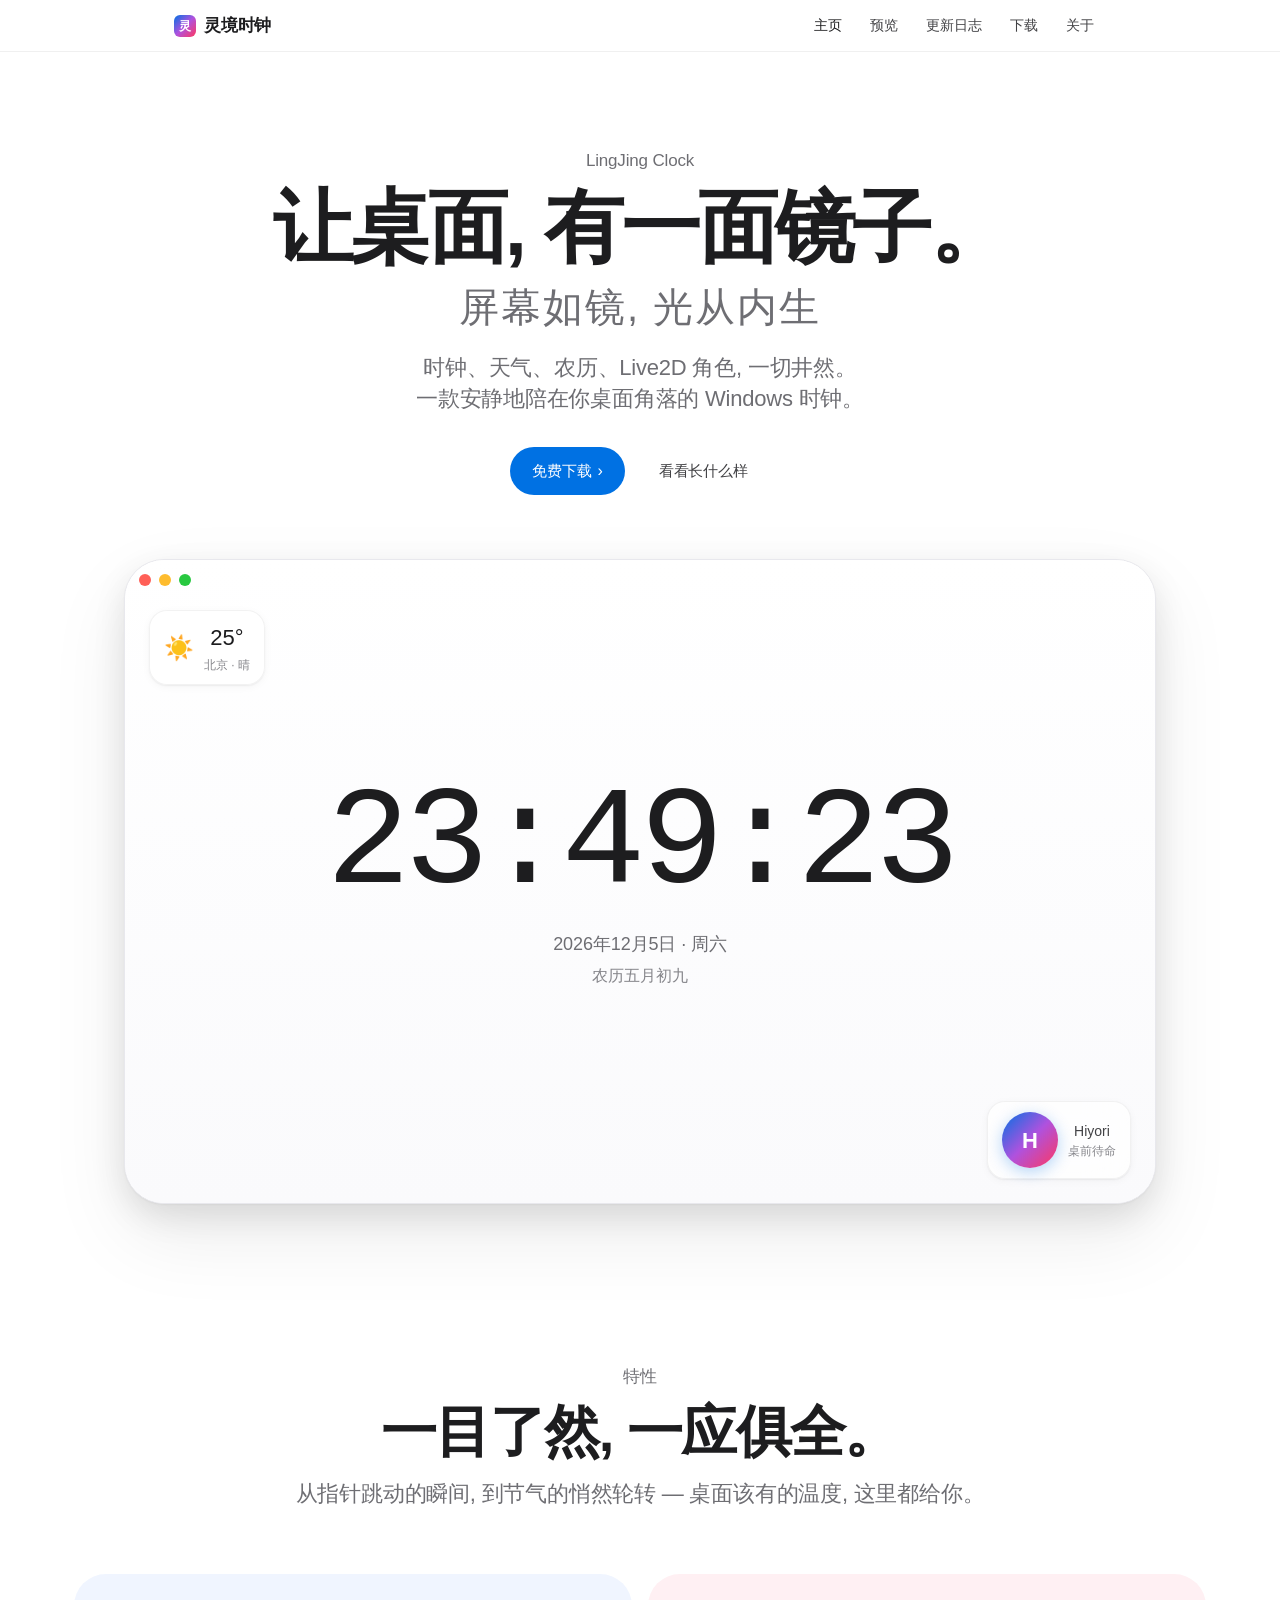
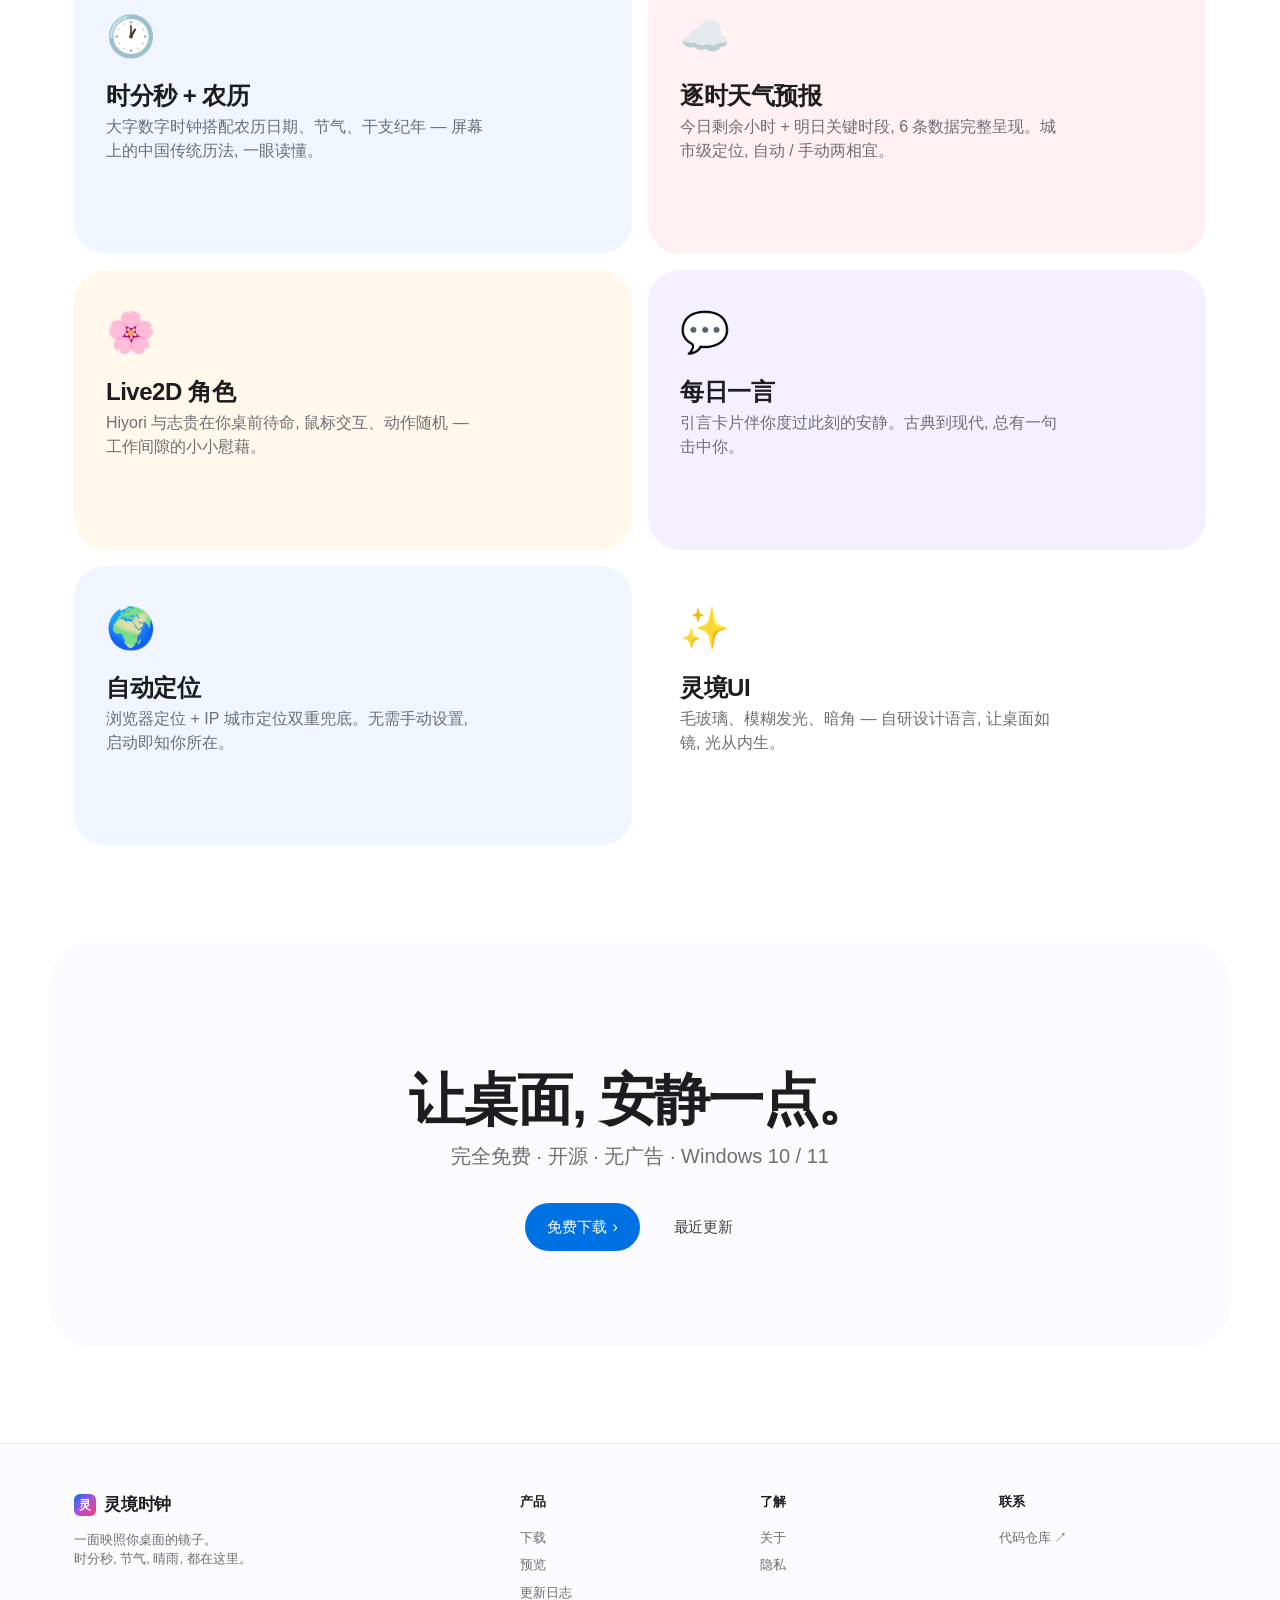
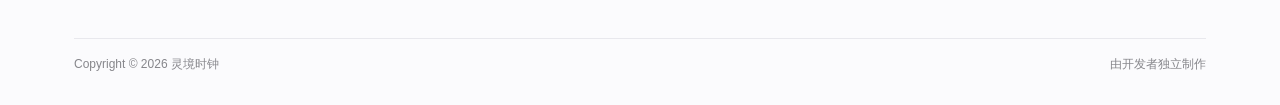
==== commit 9a861753: "feat(website): Apple 风重做 + 实时渲染假桌面 - 风格: Apple iOS 26 / macOS 明亮白底, SF Pro 字体, 大圆角, 多层柔和阴影 - 主视觉: JS" ====
--- a/index.html
+++ b/index.html
@@ -3,44 +3,32 @@
 <head>
   <meta charset="UTF-8" />
   <meta name="viewport" content="width=device-width, initial-scale=1.0" />
-  <title>灵境时钟 LingJing Clock — 屏幕如镜, 光从内生</title>
-  <meta name="description" content="灵境时钟 LingJing Clock — Windows 桌面时钟应用。灵境UI / 灵镜光感, 时钟、天气、农历、每日一言、Live2D 角色一应俱全。" />
-  <meta name="theme-color" content="#06080d" />
-  <meta property="og:title" content="灵境时钟 LingJing Clock" />
-  <meta property="og:description" content="屏幕如镜, 光从内生。Windows 桌面时钟 · 灵境UI · 灵镜光感" />
-  <meta property="og:type" content="website" />
+  <title>灵境时钟 · LingJing Clock</title>
+  <meta name="description" content="灵境时钟 LingJing Clock — 让桌面, 有一面镜子。Windows 桌面时钟, 时分秒、农历、天气、Live2D, 一目了然。" />
+  <meta name="theme-color" content="#ffffff" />
+  <meta property="og:title" content="灵境时钟 · LingJing Clock" />
+  <meta property="og:description" content="让桌面, 有一面镜子。" />
 
-  <!-- 字体 -->
-  <link rel="preconnect" href="https://fonts.googleapis.com" />
-  <link rel="preconnect" href="https://fonts.gstatic.com" crossorigin />
-  <link rel="stylesheet" href="https://fonts.googleapis.com/css2?family=Orbitron:wght@400;500;600;700;800&family=JetBrains+Mono:wght@400;500&display=swap" />
-
-  <!-- 灵境UI 样式 -->
   <link rel="stylesheet" href="assets/css/base.css" />
-  <link rel="stylesheet" href="assets/css/glass.css" />
+  <link rel="stylesheet" href="assets/css/apple.css" />
   <link rel="stylesheet" href="assets/css/pages.css" />
-
   <link rel="icon" type="image/svg+xml" href="assets/img/favicon.svg" />
 </head>
 <body>
-  <!-- 灵镜光感背景 -->
-  <div class="bg-stage"></div>
-  <canvas id="particles-canvas"></canvas>
-  <div class="vignette"></div>
 
   <!-- 导航 -->
   <nav class="nav">
-    <div class="container nav-inner">
+    <div class="nav-inner">
       <a href="index.html" class="nav-brand">
         <span class="nav-brand-mark">灵</span>
-        <span>LINGJING</span>
+        <span>灵境时钟</span>
       </a>
       <div class="nav-links">
-        <a href="index.html" class="nav-link">首页</a>
-        <a href="screenshots.html" class="nav-link">预览</a>
-        <a href="download.html" class="nav-link">下载</a>
-        <a href="about.html" class="nav-link">关于</a>
-        <a href="https://github.com/yuandd2014/lingjing-clock" class="nav-link" target="_blank" rel="noopener">GitHub ↗</a>
+        <a href="index.html" class="nav-link" data-page="index.html">主页</a>
+        <a href="preview.html" class="nav-link" data-page="preview.html">预览</a>
+        <a href="changelog.html" class="nav-link" data-page="changelog.html">更新日志</a>
+        <a href="download.html" class="nav-link" data-page="download.html">下载</a>
+        <a href="about.html" class="nav-link" data-page="about.html">关于</a>
       </div>
       <button class="nav-toggle" aria-label="菜单">
         <svg width="20" height="20" viewBox="0 0 24 24" fill="none" stroke="currentColor" stroke-width="2">
@@ -52,194 +40,134 @@
 
   <!-- Hero -->
   <header class="hero">
-    <div class="hero-orb hero-orb-1"></div>
-    <div class="hero-orb hero-orb-2"></div>
-    <div class="container hero-content">
-      <div class="hero-eyebrow reveal">
-        <span class="badge">
-          <span class="badge-dot"></span>
-          v1.0.0 · 灵镜光感
-        </span>
+    <div class="container">
+      <p class="hero-eyebrow">LingJing Clock</p>
+      <h1 class="hero-title">
+        让桌面, 有一面镜子。
+        <span class="zh">屏幕如镜, 光从内生</span>
+      </h1>
+      <p class="hero-tagline">
+        时钟、天气、农历、Live2D 角色, 一切井然。<br />
+        一款安静地陪在你桌面角落的 Windows 时钟。
+      </p>
+      <div class="hero-actions">
+        <a href="download.html" class="btn btn-primary">
+          免费下载 <span class="arrow">›</span>
+        </a>
+        <a href="preview.html" class="btn btn-ghost">看看长什么样</a>
       </div>
-      <h1 class="hero-title reveal">
-        <span class="gradient-text font-display">LingJing Clock</span>
-        <span class="hero-title-zh">灵境时钟</span>
-      </h1>
-      <p class="hero-tagline reveal">
-        屏幕如镜, <span class="accent">光从内生</span>。<br />
-        一面映照你桌面的镜子 — 时钟、天气、农历、每日一言、Live2D 角色,<br />
-        在毛玻璃与粒子之间, 时间有了温度。
-      </p>
-      <div class="hero-actions reveal">
-        <a href="download.html" class="btn btn-primary">
-          <svg width="16" height="16" viewBox="0 0 24 24" fill="none" stroke="currentColor" stroke-width="2">
-            <path d="M21 15v4a2 2 0 0 1-2 2H5a2 2 0 0 1-2-2v-4M7 10l5 5 5-5M12 15V3" />
-          </svg>
-          <span>立即下载</span>
-        </a>
-        <a href="screenshots.html" class="btn btn-ghost">
-          <span>查看预览</span>
-        </a>
-        <a href="https://github.com/yuandd2014/lingjing-clock" class="btn btn-ghost" target="_blank" rel="noopener">
-          <svg width="16" height="16" viewBox="0 0 24 24" fill="currentColor">
-            <path d="M12 .3a12 12 0 0 0-3.8 23.4c.6.1.8-.3.8-.6v-2.1c-3.3.7-4-1.6-4-1.6-.6-1.4-1.4-1.8-1.4-1.8-1.1-.7.1-.7.1-.7 1.2.1 1.9 1.3 1.9 1.3 1.1 1.9 2.9 1.3 3.6 1 .1-.8.4-1.3.8-1.6-2.7-.3-5.5-1.3-5.5-6 0-1.3.5-2.4 1.3-3.2-.1-.3-.6-1.6.1-3.2 0 0 1-.3 3.3 1.2a11.5 11.5 0 0 1 6 0c2.3-1.5 3.3-1.2 3.3-1.2.7 1.6.2 2.9.1 3.2.8.8 1.3 1.9 1.3 3.2 0 4.6-2.8 5.6-5.5 5.9.4.4.8 1.1.8 2.2v3.3c0 .3.2.7.8.6A12 12 0 0 0 12 .3z" />
-          </svg>
-          <span>源码</span>
-        </a>
-      </div>
-      <div class="hero-meta reveal">
-        <span class="hero-meta-item">
-          <svg viewBox="0 0 24 24" fill="none" stroke="currentColor" stroke-width="2"><path d="M9 12l2 2 4-4"/><circle cx="12" cy="12" r="10"/></svg>
-          Windows 10 / 11
-        </span>
-        <span class="hero-meta-item">
-          <svg viewBox="0 0 24 24" fill="none" stroke="currentColor" stroke-width="2"><path d="M3 7h18M3 12h18M3 17h18"/></svg>
-          NSIS · 便携版
-        </span>
-        <span class="hero-meta-item">
-          <svg viewBox="0 0 24 24" fill="none" stroke="currentColor" stroke-width="2"><circle cx="12" cy="12" r="3"/><path d="M19.4 15a1.65 1.65 0 0 0 .3 1.8l.1.1a2 2 0 1 1-2.8 2.8l-.1-.1a1.65 1.65 0 0 0-1.8-.3 1.65 1.65 0 0 0-1 1.5V21a2 2 0 0 1-4 0v-.1a1.65 1.65 0 0 0-1-1.5 1.65 1.65 0 0 0-1.8.3l-.1.1a2 2 0 1 1-2.8-2.8l.1-.1a1.65 1.65 0 0 0 .3-1.8 1.65 1.65 0 0 0-1.5-1H3a2 2 0 0 1 0-4h.1a1.65 1.65 0 0 0 1.5-1 1.65 1.65 0 0 0-.3-1.8l-.1-.1a2 2 0 1 1 2.8-2.8l.1.1a1.65 1.65 0 0 0 1.8.3H9a1.65 1.65 0 0 0 1-1.5V3a2 2 0 0 1 4 0v.1a1.65 1.65 0 0 0 1 1.5 1.65 1.65 0 0 0 1.8-.3l.1-.1a2 2 0 1 1 2.8 2.8l-.1.1a1.65 1.65 0 0 0-.3 1.8V9a1.65 1.65 0 0 0 1.5 1H21a2 2 0 0 1 0 4h-.1a1.65 1.65 0 0 0-1.5 1z"/></svg>
-          灵境UI · 灵镜光感
-        </span>
+
+      <!-- 主视觉 — 实时渲染的"假桌面" -->
+      <div class="hero-mock">
+        <div id="hero-mock"></div>
       </div>
     </div>
   </header>
 
-  <!-- 预览 -->
-  <section class="section preview">
+  <!-- 特性 — Apple 产品页风格 -->
+  <section class="section">
     <div class="container">
-      <div class="preview-stage reveal">
-        <div class="preview-toolbar">
-          <span class="preview-toolbar-dot"></span>
-          <span class="preview-toolbar-dot"></span>
-          <span class="preview-toolbar-dot"></span>
+      <p class="section-eyebrow">特性</p>
+      <h2 class="section-title">一目了然, 一应俱全。</h2>
+      <p class="section-subtitle">
+        从指针跳动的瞬间, 到节气的悄然轮转 — 桌面该有的温度, 这里都给你。
+      </p>
+
+      <div class="features">
+        <div class="feature feature-tinted-blue reveal">
+          <div>
+            <span class="feature-icon">🕐</span>
+            <h3 class="feature-name">时分秒 + 农历</h3>
+            <p class="feature-desc">大字数字时钟搭配农历日期、节气、干支纪年 — 屏幕上的中国传统历法, 一眼读懂。</p>
+          </div>
         </div>
-        <div class="preview-frame">
-          <div class="preview-placeholder">
-            <div class="preview-placeholder-icon">⌖</div>
-            <div>灵境时钟 · 实时界面</div>
-            <div style="opacity:.6">截图见 <a href="screenshots.html">预览页</a></div>
+        <div class="feature feature-tinted-pink reveal">
+          <div>
+            <span class="feature-icon">☁️</span>
+            <h3 class="feature-name">逐时天气预报</h3>
+            <p class="feature-desc">今日剩余小时 + 明日关键时段, 6 条数据完整呈现。城市级定位, 自动 / 手动两相宜。</p>
+          </div>
+        </div>
+        <div class="feature feature-tinted-amber reveal">
+          <div>
+            <span class="feature-icon">🌸</span>
+            <h3 class="feature-name">Live2D 角色</h3>
+            <p class="feature-desc">Hiyori 与志贵在你桌前待命, 鼠标交互、动作随机 — 工作间隙的小小慰藉。</p>
+          </div>
+        </div>
+        <div class="feature feature-tinted-violet reveal">
+          <div>
+            <span class="feature-icon">💬</span>
+            <h3 class="feature-name">每日一言</h3>
+            <p class="feature-desc">引言卡片伴你度过此刻的安静。古典到现代, 总有一句击中你。</p>
+          </div>
+        </div>
+        <div class="feature feature-tinted-blue reveal">
+          <div>
+            <span class="feature-icon">🌍</span>
+            <h3 class="feature-name">自动定位</h3>
+            <p class="feature-desc">浏览器定位 + IP 城市定位双重兜底。无需手动设置, 启动即知你所在。</p>
+          </div>
+        </div>
+        <div class="feature feature-tinted-mute reveal">
+          <div>
+            <span class="feature-icon">✨</span>
+            <h3 class="feature-name">灵境UI</h3>
+            <p class="feature-desc">毛玻璃、模糊发光、暗角 — 自研设计语言, 让桌面如镜, 光从内生。</p>
           </div>
         </div>
       </div>
     </div>
   </section>
 
-  <!-- 核心特性 -->
-  <section class="section">
-    <div class="container">
-      <header class="section-header reveal">
-        <span class="section-eyebrow">CORE FEATURES</span>
-        <h2 class="section-title gradient-text">一应俱全, 各得其所</h2>
-        <p class="section-subtitle">从指针跳动的瞬间, 到节气的悄然轮转 — 桌面该有的温度, 这里都给你。</p>
-        <div class="divider"></div>
-      </header>
-      <div class="feature-grid">
-        <article class="glass feature-card reveal">
-          <div class="feature-icon">🕐</div>
-          <h3 class="feature-title">时分秒 + 农历</h3>
-          <p class="feature-desc">大字数字时钟搭配农历日期、节气、干支纪年 — 屏幕上的中国传统历法, 一眼读懂。</p>
-        </article>
-        <article class="glass feature-card reveal">
-          <div class="feature-icon">☁️</div>
-          <h3 class="feature-title">逐时天气预报</h3>
-          <p class="feature-desc">今日剩余小时 + 明日关键时段, 6 条数据完整呈现。城市级定位, 自动 / 手动两相宜。</p>
-        </article>
-        <article class="glass feature-card reveal">
-          <div class="feature-icon">🌸</div>
-          <h3 class="feature-title">Live2D 角色</h3>
-          <p class="feature-desc">Hiyori 与志贵在你桌前待命, 鼠标交互、动作随机 — 工作间隙的小小慰藉。</p>
-        </article>
-        <article class="glass feature-card reveal">
-          <div class="feature-icon">💬</div>
-          <h3 class="feature-title">每日一言</h3>
-          <p class="feature-desc">引言卡片伴你度过此刻的安静。古典到现代, 总有一句击中你。</p>
-        </article>
-        <article class="glass feature-card reveal">
-          <div class="feature-icon">🌍</div>
-          <h3 class="feature-title">自动定位</h3>
-          <p class="feature-desc">浏览器定位 + IP 城市定位双重兜底。无需手动设置, 启动即知你所在。</p>
-        </article>
-        <article class="glass feature-card reveal">
-          <div class="feature-icon">✨</div>
-          <h3 class="feature-title">灵镜光感</h3>
-          <p class="feature-desc">毛玻璃 + 粒子背景 + 模糊发光 + 暗角 — 自研设计语言, 让桌面如镜, 光从内生。</p>
-        </article>
-      </div>
+  <!-- CTA -->
+  <div class="cta reveal">
+    <h2 class="cta-title">让桌面, 安静一点。</h2>
+    <p class="cta-subtitle">完全免费 · 开源 · 无广告 · Windows 10 / 11</p>
+    <div class="cta-actions">
+      <a href="download.html" class="btn btn-primary">免费下载 <span class="arrow">›</span></a>
+      <a href="changelog.html" class="btn btn-ghost">最近更新</a>
     </div>
-  </section>
-
-  <!-- 灵镜光感四子项 -->
-  <section class="section">
-    <div class="container">
-      <header class="section-header reveal">
-        <span class="section-eyebrow">LINGJING DESIGN LANGUAGE</span>
-        <h2 class="section-title gradient-text-warm">灵镜光感 · 四象归一</h2>
-        <p class="section-subtitle">不是简单的"漂亮", 而是一种系统化的设计语言 — 每一处光, 都有它的来处。</p>
-        <div class="divider"></div>
-      </header>
-      <div class="four-pillars">
-        <div class="glass pillar reveal">
-          <div class="pillar-num">01</div>
-          <div class="pillar-name">毛玻璃</div>
-          <div class="pillar-en">Frosted Glass</div>
-          <p class="pillar-desc">backdrop-filter: blur(40px) saturate(1.8) — 透过磨砂, 看见世界。</p>
-        </div>
-        <div class="glass pillar reveal">
-          <div class="pillar-num">02</div>
-          <div class="pillar-name">粒子背景</div>
-          <div class="pillar-en">Particle Field</div>
-          <p class="pillar-desc">百颗微光相互吸引 — 鼠标经过, 它们让路。</p>
-        </div>
-        <div class="glass pillar reveal">
-          <div class="pillar-num">03</div>
-          <div class="pillar-name">模糊发光</div>
-          <div class="pillar-en">Soft Glow</div>
-          <p class="pillar-desc">box-shadow 与 filter:blur 共舞, 让界面有了呼吸感。</p>
-        </div>
-        <div class="glass pillar reveal">
-          <div class="pillar-num">04</div>
-          <div class="pillar-name">暗角</div>
-          <div class="pillar-en">Vignette</div>
-          <p class="pillar-desc">径向渐变的最后一道工序 — 把目光引向中心。</p>
-        </div>
-      </div>
-    </div>
-  </section>
-
-  <!-- CTA -->
-  <section class="cta">
-    <div class="container">
-      <div class="glass glass-strong cta-card reveal">
-        <h2 class="cta-title gradient-text">让桌面, 有一面镜子</h2>
-        <p class="cta-desc">完全免费 · 开源 · 无广告 · 离线可用</p>
-        <div class="cta-actions">
-          <a href="download.html" class="btn btn-primary">
-            <span>下载 v1.0.0</span>
-          </a>
-          <a href="https://github.com/yuandd2014/lingjing-clock/releases" class="btn btn-ghost" target="_blank" rel="noopener">
-            <span>查看更新日志</span>
-          </a>
-        </div>
-      </div>
-    </div>
-  </section>
+  </div>
 
   <!-- 页脚 -->
   <footer class="footer">
     <div class="container">
-      <div class="footer-brand">LINGJING CLOCK</div>
-      <div class="footer-tagline">SCREEN AS A MIRROR, LIGHT FROM WITHIN</div>
-      <div class="footer-links">
-        <a href="https://github.com/yuandd2014/lingjing-clock" class="footer-link" target="_blank" rel="noopener">代码仓库</a>
-        <a href="https://github.com/yuandd2014/lingjing-clock/releases" class="footer-link" target="_blank" rel="noopener">发布页</a>
-        <a href="about.html" class="footer-link">关于项目</a>
-        <a href="https://github.com/yuandd2014/lingjing-clock/issues" class="footer-link" target="_blank" rel="noopener">问题反馈</a>
+      <div class="footer-grid">
+        <div>
+          <div class="nav-brand" style="margin-bottom:12px">
+            <span class="nav-brand-mark">灵</span>
+            <span style="color:var(--ink-900)">灵境时钟</span>
+          </div>
+          <p style="font-size:13px;color:var(--ink-500);max-width:280px;line-height:1.5">
+            一面映照你桌面的镜子。<br />
+            时分秒, 节气, 晴雨, 都在这里。
+          </p>
+        </div>
+        <div>
+          <div class="footer-col-title">产品</div>
+          <a class="footer-link" href="download.html">下载</a>
+          <a class="footer-link" href="preview.html">预览</a>
+          <a class="footer-link" href="changelog.html">更新日志</a>
+        </div>
+        <div>
+          <div class="footer-col-title">了解</div>
+          <a class="footer-link" href="about.html">关于</a>
+          <a class="footer-link" href="about.html#privacy">隐私</a>
+        </div>
+        <div>
+          <div class="footer-col-title">联系</div>
+          <a class="footer-link" href="https://github.com/yuandd2014/lingjing-clock" target="_blank" rel="noopener">代码仓库 ↗</a>
+        </div>
       </div>
-      <div class="footer-copyright">© 2026 yuandd2014 · MIT License</div>
+      <div class="footer-bottom">
+        <div>Copyright © 2026 灵境时钟</div>
+        <div>由开发者独立制作</div>
+      </div>
     </div>
   </footer>
 
-  <script src="assets/js/particles.js"></script>
+  <script src="assets/js/showcase.js"></script>
   <script src="assets/js/nav.js"></script>
 </body>
 </html>
--- a/assets/css/base.css
+++ b/assets/css/base.css
@@ -1,70 +1,86 @@
 /* ============================================
-   灵境UI / 灵镜光感 — Base
+   灵境时钟 · Apple 明亮风
    屏幕如镜, 光从内生
    ============================================ */
 
 :root {
-  /* 灵境调色 — 取自东方夜境：墨、青、霜金、暖光 */
-  --ink-900: #06080d;
-  --ink-800: #0c1018;
-  --ink-700: #141a26;
-  --ink-600: #1d2533;
-  --frost-100: #f0f4ff;
-  --frost-200: #c7d2e6;
-  --frost-300: #8c97b3;
-  --frost-400: #5a6580;
-  --jade-300: #5eead4;
-  --jade-400: #2dd4bf;
-  --jade-500: #14b8a6;
-  --azure-400: #60a5fa;
-  --azure-500: #3b82f6;
-  --gold-300: #fde68a;
-  --gold-400: #fbbf24;
-  --rose-400: #fb7185;
-  --violet-400: #a78bfa;
-
-  /* 灵镜光感 — 玻璃参数 */
-  --glass-bg: rgba(255, 255, 255, 0.04);
-  --glass-bg-strong: rgba(255, 255, 255, 0.08);
-  --glass-border: rgba(255, 255, 255, 0.12);
-  --glass-border-strong: rgba(255, 255, 255, 0.2);
-  --glass-blur: blur(40px) saturate(1.8);
-  --glass-blur-strong: blur(60px) saturate(2);
-
-  /* 阴影 — 模糊发光 */
-  --glow-soft: 0 0 40px rgba(94, 234, 212, 0.15);
-  --glow-strong: 0 0 80px rgba(94, 234, 212, 0.25);
-  --shadow-card: 0 20px 60px -20px rgba(0, 0, 0, 0.5),
-                 0 0 0 1px var(--glass-border) inset;
-  --shadow-card-hover: 0 30px 80px -20px rgba(0, 0, 0, 0.6),
-                       0 0 0 1px var(--glass-border-strong) inset,
-                       var(--glow-soft);
+  /* Apple 明亮调色 — 干净, 高对比, 极少量强调 */
+  --bg: #ffffff;
+  --bg-soft: #fbfbfd;
+  --bg-mute: #f5f5f7;
+  --bg-tint-blue: #f0f5ff;
+  --bg-tint-pink: #fff0f3;
+  --bg-tint-amber: #fff8eb;
+  --bg-tint-violet: #f5f0ff;
+
+  --ink-900: #1d1d1f;
+  --ink-700: #424245;
+  --ink-500: #6e6e73;
+  --ink-300: #86868b;
+  --ink-200: #d2d2d7;
+  --ink-100: #e8e8ed;
+  --ink-50: #f5f5f7;
+
+  --blue: #0071e3;
+  --blue-deep: #0058b0;
+  --blue-soft: #e3f0ff;
+  --pink: #ff375f;
+  --pink-soft: #ffe5ec;
+  --purple: #af52de;
+  --purple-soft: #f3e8ff;
+  --indigo: #5856d6;
+  --teal: #30b0c7;
+  --orange: #ff9f0a;
+  --green: #34c759;
+  --red: #ff3b30;
+
+  --grad-hero: linear-gradient(180deg, #ffffff 0%, #f5f5f7 100%);
+  --grad-blue: linear-gradient(135deg, #e3f0ff 0%, #f5f0ff 50%, #fff0f3 100%);
+  --grad-warm: linear-gradient(135deg, #fff8eb 0%, #ffe5ec 100%);
+  --grad-cool: linear-gradient(135deg, #e3f0ff 0%, #f0f5ff 100%);
+
+  /* 阴影 — Apple 风的多层柔和 */
+  --shadow-xs: 0 1px 2px rgba(0, 0, 0, 0.04);
+  --shadow-sm: 0 2px 8px rgba(0, 0, 0, 0.04), 0 1px 2px rgba(0, 0, 0, 0.06);
+  --shadow-md: 0 4px 16px rgba(0, 0, 0, 0.06), 0 2px 4px rgba(0, 0, 0, 0.04);
+  --shadow-lg: 0 12px 32px rgba(0, 0, 0, 0.08), 0 4px 8px rgba(0, 0, 0, 0.04);
+  --shadow-xl: 0 24px 64px rgba(0, 0, 0, 0.10), 0 8px 16px rgba(0, 0, 0, 0.05);
+  --shadow-blue: 0 8px 24px rgba(0, 113, 227, 0.18);
+
+  /* 圆角 — Apple 风偏大 */
+  --r-sm: 12px;
+  --r-md: 18px;
+  --r-lg: 24px;
+  --r-xl: 32px;
+  --r-2xl: 40px;
+  --r-pill: 980px;
 
   /* 间距 */
-  --space-xs: 8px;
-  --space-sm: 16px;
-  --space-md: 24px;
-  --space-lg: 48px;
-  --space-xl: 96px;
-
-  /* 圆角 */
-  --radius-sm: 8px;
-  --radius-md: 16px;
-  --radius-lg: 24px;
-  --radius-xl: 32px;
-
-  /* 字体 */
-  --font-display: 'Orbitron', 'PingFang SC', 'Microsoft YaHei', sans-serif;
-  --font-body: -apple-system, 'PingFang SC', 'Microsoft YaHei',
-               'Helvetica Neue', Helvetica, Arial, sans-serif;
-  --font-mono: 'JetBrains Mono', 'Consolas', 'Monaco', monospace;
-
-  /* 缓动 */
+  --s-1: 4px;
+  --s-2: 8px;
+  --s-3: 12px;
+  --s-4: 16px;
+  --s-5: 24px;
+  --s-6: 32px;
+  --s-7: 48px;
+  --s-8: 64px;
+  --s-9: 96px;
+  --s-10: 128px;
+
+  /* 字体 — SF Pro 模拟 (Apple 官方) + 中文苹方 */
+  --font-sans: -apple-system, BlinkMacSystemFont, "SF Pro Display",
+    "SF Pro Text", "PingFang SC", "Microsoft YaHei", "Helvetica Neue",
+    "Helvetica", Arial, sans-serif;
+  --font-mono: "SF Mono", "JetBrains Mono", "Menlo", "Consolas", monospace;
+  --font-display: "SF Pro Display", -apple-system, BlinkMacSystemFont,
+    "PingFang SC", "Microsoft YaHei", sans-serif;
+
+  /* 缓动 — Apple 的 spring */
   --ease-out: cubic-bezier(0.16, 1, 0.3, 1);
   --ease-spring: cubic-bezier(0.34, 1.56, 0.64, 1);
 }
 
-/* 重置 */
+/* Reset */
 *,
 *::before,
 *::after {
@@ -76,18 +92,19 @@
 html {
   scroll-behavior: smooth;
   -webkit-text-size-adjust: 100%;
+  text-rendering: optimizeLegibility;
 }
 
 body {
-  font-family: var(--font-body);
-  font-size: 16px;
-  line-height: 1.6;
-  color: var(--frost-100);
-  background: var(--ink-900);
+  font-family: var(--font-sans);
+  font-size: 17px;
+  line-height: 1.5;
+  color: var(--ink-900);
+  background: var(--bg);
   overflow-x: hidden;
-  min-height: 100vh;
   -webkit-font-smoothing: antialiased;
   -moz-osx-font-smoothing: grayscale;
+  font-feature-settings: "kern", "liga", "calt";
 }
 
 img, svg {
@@ -96,13 +113,13 @@
 }
 
 a {
-  color: var(--jade-300);
+  color: var(--blue);
   text-decoration: none;
-  transition: color 0.3s var(--ease-out);
+  transition: color 0.2s var(--ease-out);
 }
 
 a:hover {
-  color: var(--jade-400);
+  color: var(--blue-deep);
 }
 
 button {
@@ -113,155 +130,110 @@
   cursor: pointer;
 }
 
-ul, ol {
-  list-style: none;
-}
+ul, ol { list-style: none; }
 
 ::selection {
-  background: rgba(94, 234, 212, 0.3);
-  color: var(--frost-100);
-}
-
-/* 灵镜光感背景 — 多层 */
-.bg-stage {
-  position: fixed;
-  inset: 0;
-  z-index: -1;
-  background:
-    radial-gradient(ellipse at 20% 0%, rgba(94, 234, 212, 0.12) 0%, transparent 50%),
-    radial-gradient(ellipse at 80% 100%, rgba(167, 139, 250, 0.1) 0%, transparent 50%),
-    radial-gradient(ellipse at 50% 50%, rgba(59, 130, 246, 0.06) 0%, transparent 70%),
-    linear-gradient(180deg, var(--ink-900) 0%, var(--ink-800) 50%, var(--ink-900) 100%);
-}
-
-#particles-canvas {
-  position: fixed;
-  inset: 0;
-  z-index: -1;
-  pointer-events: none;
-  opacity: 0.6;
-}
-
-/* 暗角 — 灵镜光感的最后一道 */
-.vignette {
-  position: fixed;
-  inset: 0;
-  z-index: 0;
-  pointer-events: none;
-  background: radial-gradient(
-    ellipse at center,
-    transparent 30%,
-    rgba(0, 0, 0, 0.4) 100%
-  );
-}
-
-/* 通用容器 */
+  background: rgba(0, 113, 227, 0.18);
+  color: var(--ink-900);
+}
+
+/* 容器 */
 .container {
   width: 100%;
-  max-width: 1200px;
+  max-width: 1180px;
   margin: 0 auto;
-  padding: 0 var(--space-md);
-  position: relative;
-  z-index: 1;
-}
-
-/* 文字渐变 — 灵境品牌色 */
-.gradient-text {
-  background: linear-gradient(135deg, var(--jade-300) 0%, var(--azure-400) 50%, var(--violet-400) 100%);
-  -webkit-background-clip: text;
-  background-clip: text;
-  -webkit-text-fill-color: transparent;
-  color: transparent;
-}
-
-.gradient-text-warm {
-  background: linear-gradient(135deg, var(--gold-300) 0%, var(--rose-400) 100%);
-  -webkit-background-clip: text;
-  background-clip: text;
-  -webkit-text-fill-color: transparent;
-  color: transparent;
-}
-
-/* 数字字体 — Orbitron */
-.font-display {
+  padding: 0 var(--s-5);
+}
+
+.container-tight {
+  max-width: 880px;
+}
+
+/* 排版 — Apple 风 */
+h1, h2, h3, h4 {
   font-family: var(--font-display);
-  letter-spacing: 0.02em;
-}
-
-/* 滚动条 — 灵境UI 风格 */
+  letter-spacing: -0.022em;
+  color: var(--ink-900);
+  font-weight: 600;
+}
+
+h1 {
+  font-size: clamp(40px, 7vw, 80px);
+  line-height: 1.05;
+  letter-spacing: -0.035em;
+  font-weight: 700;
+}
+
+h2 {
+  font-size: clamp(32px, 4.5vw, 56px);
+  line-height: 1.07;
+  letter-spacing: -0.028em;
+}
+
+h3 {
+  font-size: clamp(22px, 2.5vw, 28px);
+  line-height: 1.15;
+  letter-spacing: -0.02em;
+}
+
+p {
+  color: var(--ink-700);
+  line-height: 1.5;
+}
+
+/* 链接色阶 */
+.link {
+  color: var(--blue);
+}
+.link:hover {
+  text-decoration: underline;
+}
+
+/* 滚动条 — Apple 风 */
 ::-webkit-scrollbar {
   width: 8px;
   height: 8px;
 }
-
-::-webkit-scrollbar-track {
-  background: var(--ink-800);
-}
-
+::-webkit-scrollbar-track { background: transparent; }
 ::-webkit-scrollbar-thumb {
-  background: var(--ink-600);
+  background: rgba(0, 0, 0, 0.15);
   border-radius: 4px;
 }
-
 ::-webkit-scrollbar-thumb:hover {
-  background: var(--frost-400);
-}
-
-/* 实用类 */
+  background: rgba(0, 0, 0, 0.25);
+}
+
+/* 通用 */
 .sr-only {
   position: absolute;
   width: 1px;
   height: 1px;
-  padding: 0;
-  margin: -1px;
   overflow: hidden;
   clip: rect(0, 0, 0, 0);
   white-space: nowrap;
-  border: 0;
-}
-
-.flex {
-  display: flex;
-}
-
-.flex-center {
-  display: flex;
-  align-items: center;
-  justify-content: center;
-}
-
-.text-center {
-  text-align: center;
-}
-
-/* 进入动画 */
+}
+
+/* 动画 */
 @keyframes fade-up {
-  from {
-    opacity: 0;
-    transform: translateY(30px);
-  }
-  to {
-    opacity: 1;
-    transform: translateY(0);
-  }
-}
-
-@keyframes glow-pulse {
-  0%, 100% { opacity: 0.6; }
+  from { opacity: 0; transform: translateY(24px); }
+  to { opacity: 1; transform: translateY(0); }
+}
+
+@keyframes scale-in {
+  from { opacity: 0; transform: scale(0.96); }
+  to { opacity: 1; transform: scale(1); }
+}
+
+@keyframes soft-pulse {
+  0%, 100% { opacity: 0.5; }
   50% { opacity: 1; }
-}
-
-@keyframes float {
-  0%, 100% { transform: translateY(0); }
-  50% { transform: translateY(-8px); }
 }
 
 .reveal {
   opacity: 0;
-  transform: translateY(30px);
-  transition: opacity 0.8s var(--ease-out), transform 0.8s var(--ease-out);
-}
-
+  transform: translateY(24px);
+  transition: opacity 0.9s var(--ease-out), transform 0.9s var(--ease-out);
+}
 .reveal.in {
   opacity: 1;
   transform: translateY(0);
@@ -269,13 +241,8 @@
 
 /* 响应式 */
 @media (max-width: 768px) {
-  :root {
-    --space-lg: 32px;
-    --space-xl: 64px;
-  }
-  body {
-    font-size: 15px;
-  }
+  body { font-size: 16px; }
+  :root { --s-9: 64px; --s-10: 80px; }
 }
 
 @media (prefers-reduced-motion: reduce) {
--- a/assets/css/apple.css
+++ b/assets/css/apple.css
@@ -0,0 +1,606 @@
+/* ============================================
+   Apple 风组件 — 导航 / Hero / 按钮 / 卡片
+   ============================================ */
+
+/* === 顶部导航 — Apple 玻璃顶栏 === */
+.nav {
+  position: sticky;
+  top: 0;
+  z-index: 100;
+  background: rgba(255, 255, 255, 0.72);
+  backdrop-filter: saturate(180%) blur(20px);
+  -webkit-backdrop-filter: saturate(180%) blur(20px);
+  border-bottom: 1px solid rgba(0, 0, 0, 0.06);
+  height: 52px;
+  display: flex;
+  align-items: center;
+}
+
+.nav-inner {
+  display: flex;
+  align-items: center;
+  justify-content: space-between;
+  width: 100%;
+  max-width: 980px;
+  margin: 0 auto;
+  padding: 0 var(--s-5);
+}
+
+.nav-brand {
+  display: flex;
+  align-items: center;
+  gap: 8px;
+  color: var(--ink-900);
+  font-size: 17px;
+  font-weight: 600;
+  letter-spacing: -0.01em;
+}
+
+.nav-brand-mark {
+  width: 22px;
+  height: 22px;
+  border-radius: 6px;
+  background: linear-gradient(135deg, #0071e3 0%, #af52de 50%, #ff375f 100%);
+  display: flex;
+  align-items: center;
+  justify-content: center;
+  color: white;
+  font-size: 12px;
+  font-weight: 700;
+}
+
+.nav-links {
+  display: flex;
+  align-items: center;
+  gap: 4px;
+}
+
+.nav-link {
+  padding: 6px 12px;
+  font-size: 14px;
+  font-weight: 400;
+  color: var(--ink-700);
+  border-radius: 6px;
+  transition: color 0.2s, background 0.2s;
+}
+
+.nav-link:hover {
+  color: var(--ink-900);
+}
+
+.nav-link.active {
+  color: var(--ink-900);
+  font-weight: 500;
+}
+
+.nav-toggle {
+  display: none;
+  width: 36px;
+  height: 36px;
+  align-items: center;
+  justify-content: center;
+  border-radius: 6px;
+  color: var(--ink-700);
+}
+
+@media (max-width: 768px) {
+  .nav-toggle { display: flex; }
+  .nav-links {
+    position: absolute;
+    top: 100%;
+    left: 0;
+    right: 0;
+    flex-direction: column;
+    align-items: stretch;
+    padding: var(--s-3) var(--s-5);
+    background: rgba(255, 255, 255, 0.96);
+    backdrop-filter: blur(20px);
+    border-bottom: 1px solid var(--ink-100);
+    transform: translateY(-8px);
+    opacity: 0;
+    pointer-events: none;
+    transition: all 0.3s var(--ease-out);
+  }
+  .nav-links.open {
+    transform: translateY(0);
+    opacity: 1;
+    pointer-events: auto;
+  }
+  .nav-link {
+    padding: 10px 12px;
+  }
+}
+
+/* === Hero — Apple 产品页 === */
+.hero {
+  padding: var(--s-9) 0 var(--s-8);
+  text-align: center;
+  position: relative;
+  background: var(--bg);
+}
+
+.hero-eyebrow {
+  display: inline-block;
+  font-size: 17px;
+  color: var(--ink-500);
+  margin-bottom: var(--s-3);
+  font-weight: 400;
+  letter-spacing: -0.01em;
+}
+
+.hero-title {
+  margin: 0 auto;
+  max-width: 920px;
+}
+
+.hero-title .zh {
+  display: block;
+  font-size: 0.5em;
+  font-weight: 500;
+  color: var(--ink-500);
+  margin-top: 0.4em;
+  letter-spacing: 0.05em;
+}
+
+.hero-tagline {
+  max-width: 720px;
+  margin: var(--s-5) auto 0;
+  font-size: clamp(18px, 2.2vw, 22px);
+  color: var(--ink-500);
+  font-weight: 400;
+  line-height: 1.45;
+  letter-spacing: -0.01em;
+}
+
+.hero-actions {
+  display: flex;
+  gap: var(--s-3);
+  justify-content: center;
+  margin-top: var(--s-6);
+  flex-wrap: wrap;
+}
+
+/* === 按钮 — Apple 胶囊 === */
+.btn {
+  display: inline-flex;
+  align-items: center;
+  justify-content: center;
+  gap: 6px;
+  padding: 12px 22px;
+  font-size: 15px;
+  font-weight: 400;
+  border-radius: var(--r-pill);
+  transition: all 0.25s var(--ease-out);
+  text-decoration: none;
+  letter-spacing: -0.01em;
+  white-space: nowrap;
+  min-height: 44px;
+}
+
+.btn-primary {
+  background: var(--blue);
+  color: white;
+}
+.btn-primary:hover {
+  background: var(--blue-deep);
+  color: white;
+}
+
+.btn-secondary {
+  background: var(--ink-900);
+  color: white;
+}
+.btn-secondary:hover {
+  background: #000;
+  color: white;
+}
+
+.btn-tinted {
+  background: var(--blue-soft);
+  color: var(--blue);
+}
+.btn-tinted:hover {
+  background: #d6e8ff;
+  color: var(--blue-deep);
+}
+
+.btn-ghost {
+  background: transparent;
+  color: var(--ink-700);
+}
+.btn-ghost:hover {
+  background: var(--ink-50);
+  color: var(--ink-900);
+}
+
+.btn .arrow {
+  font-size: 16px;
+  transition: transform 0.25s var(--ease-out);
+}
+.btn:hover .arrow {
+  transform: translateX(3px);
+}
+
+/* === 章节 === */
+.section {
+  padding: var(--s-9) 0;
+  position: relative;
+}
+
+.section-tight {
+  padding: var(--s-7) 0;
+}
+
+.section-eyebrow {
+  display: block;
+  text-align: center;
+  font-size: 17px;
+  font-weight: 400;
+  color: var(--ink-500);
+  margin-bottom: var(--s-3);
+  letter-spacing: -0.01em;
+}
+
+.section-title {
+  text-align: center;
+  margin-bottom: var(--s-4);
+}
+
+.section-subtitle {
+  text-align: center;
+  max-width: 720px;
+  margin: 0 auto var(--s-8);
+  font-size: clamp(18px, 2vw, 22px);
+  color: var(--ink-500);
+  line-height: 1.45;
+  font-weight: 400;
+  letter-spacing: -0.01em;
+}
+
+/* === 卡片 — Apple 圆角 === */
+.card {
+  background: var(--bg);
+  border-radius: var(--r-lg);
+  padding: var(--s-6);
+  box-shadow: var(--shadow-sm);
+  transition: transform 0.4s var(--ease-out), box-shadow 0.4s var(--ease-out);
+}
+
+.card:hover {
+  transform: translateY(-4px);
+  box-shadow: var(--shadow-lg);
+}
+
+.card-tinted-blue {
+  background: var(--bg-tint-blue);
+}
+.card-tinted-pink {
+  background: var(--bg-tint-pink);
+}
+.card-tinted-amber {
+  background: var(--bg-tint-amber);
+}
+.card-tinted-violet {
+  background: var(--bg-tint-violet);
+}
+.card-tinted-mute {
+  background: var(--bg-mute);
+}
+
+/* === 特性网格 — Apple 产品页 === */
+.features {
+  display: grid;
+  grid-template-columns: repeat(2, 1fr);
+  gap: var(--s-4);
+  margin-top: var(--s-7);
+}
+
+.feature {
+  background: var(--bg);
+  border-radius: var(--r-xl);
+  padding: var(--s-6);
+  position: relative;
+  overflow: hidden;
+  min-height: 280px;
+  display: flex;
+  flex-direction: column;
+  justify-content: space-between;
+}
+
+.feature-tinted-blue { background: var(--bg-tint-blue); }
+.feature-tinted-pink { background: var(--bg-tint-pink); }
+.feature-tinted-amber { background: var(--bg-tint-amber); }
+.feature-tinted-violet { background: var(--bg-tint-violet); }
+
+.feature-icon {
+  font-size: 40px;
+  margin-bottom: var(--s-4);
+  display: block;
+}
+
+.feature-name {
+  font-size: 24px;
+  font-weight: 600;
+  color: var(--ink-900);
+  margin-bottom: 6px;
+  letter-spacing: -0.02em;
+}
+
+.feature-desc {
+  font-size: 16px;
+  color: var(--ink-500);
+  line-height: 1.5;
+  max-width: 380px;
+}
+
+@media (max-width: 768px) {
+  .features {
+    grid-template-columns: 1fr;
+  }
+  .feature { min-height: 220px; padding: var(--s-5); }
+}
+
+/* === Hero 主视觉 — "假桌面" === */
+.hero-mock {
+  position: relative;
+  max-width: 1080px;
+  margin: var(--s-8) auto 0;
+  padding: 0 var(--s-5);
+}
+
+.mock-frame {
+  position: relative;
+  background: white;
+  border-radius: var(--r-2xl);
+  box-shadow:
+    0 1px 2px rgba(0, 0, 0, 0.04),
+    0 12px 32px rgba(0, 0, 0, 0.10),
+    0 32px 80px rgba(0, 0, 0, 0.08);
+  overflow: hidden;
+  aspect-ratio: 16 / 10;
+  border: 1px solid var(--ink-100);
+}
+
+.mock-toolbar {
+  position: absolute;
+  top: 14px;
+  left: 14px;
+  display: flex;
+  gap: 8px;
+  z-index: 2;
+}
+
+.mock-dot {
+  width: 12px;
+  height: 12px;
+  border-radius: 50%;
+  display: block;
+}
+
+.mock-dot-red { background: #ff5f57; }
+.mock-dot-amber { background: #febc2e; }
+.mock-dot-green { background: #28c840; }
+
+.mock-content {
+  position: absolute;
+  inset: 0;
+  display: flex;
+  align-items: center;
+  justify-content: center;
+  background: linear-gradient(180deg, #ffffff 0%, #fafafc 100%);
+}
+
+/* === 假桌面组件 — JS 渲染 === */
+.mock-clock {
+  text-align: center;
+  font-family: var(--font-mono);
+  font-weight: 300;
+  font-size: clamp(60px, 12vw, 140px);
+  letter-spacing: -0.04em;
+  line-height: 1;
+  color: var(--ink-900);
+  font-variant-numeric: tabular-nums;
+}
+
+.mock-date {
+  margin-top: var(--s-4);
+  font-size: clamp(15px, 1.6vw, 18px);
+  color: var(--ink-500);
+  font-weight: 400;
+  letter-spacing: -0.005em;
+}
+
+.mock-lunar {
+  margin-top: 6px;
+  font-size: clamp(13px, 1.4vw, 16px);
+  color: var(--ink-300);
+  font-weight: 400;
+}
+
+.mock-corner {
+  position: absolute;
+  display: flex;
+  align-items: center;
+  gap: 10px;
+  padding: 10px 14px;
+  background: rgba(255, 255, 255, 0.7);
+  backdrop-filter: blur(20px);
+  -webkit-backdrop-filter: blur(20px);
+  border-radius: var(--r-md);
+  border: 1px solid rgba(0, 0, 0, 0.05);
+  box-shadow: var(--shadow-sm);
+  font-size: 14px;
+  color: var(--ink-700);
+}
+
+.mock-corner-tl {
+  top: 50px;
+  left: 24px;
+}
+
+.mock-corner-br {
+  bottom: 24px;
+  right: 24px;
+}
+
+.mock-weather-icon {
+  font-size: 24px;
+}
+
+.mock-temp {
+  font-size: 22px;
+  font-weight: 500;
+  color: var(--ink-900);
+  font-variant-numeric: tabular-nums;
+}
+
+.mock-city {
+  font-size: 12px;
+  color: var(--ink-300);
+  margin-top: 2px;
+}
+
+.mock-character {
+  width: 56px;
+  height: 56px;
+  border-radius: 50%;
+  background: linear-gradient(135deg, #0071e3 0%, #af52de 50%, #ff375f 100%);
+  display: flex;
+  align-items: center;
+  justify-content: center;
+  color: white;
+  font-size: 22px;
+  font-weight: 600;
+  box-shadow: 0 4px 16px rgba(0, 113, 227, 0.3);
+}
+
+/* === CTA — Apple 大块 === */
+.cta {
+  padding: var(--s-10) 0 var(--s-9);
+  text-align: center;
+  background: var(--bg-soft);
+  border-radius: var(--r-2xl);
+  margin: 0 var(--s-5);
+  max-width: 1180px;
+  margin-left: auto;
+  margin-right: auto;
+}
+
+.cta-title {
+  font-size: clamp(36px, 5vw, 56px);
+  margin-bottom: var(--s-3);
+  letter-spacing: -0.03em;
+}
+
+.cta-subtitle {
+  font-size: 20px;
+  color: var(--ink-500);
+  margin-bottom: var(--s-6);
+  font-weight: 400;
+}
+
+.cta-actions {
+  display: flex;
+  gap: var(--s-3);
+  justify-content: center;
+  flex-wrap: wrap;
+}
+
+/* === 标签栏 / 链接列表 === */
+.link-list {
+  display: flex;
+  flex-direction: column;
+  gap: var(--s-3);
+}
+
+.link-item {
+  display: flex;
+  justify-content: space-between;
+  align-items: center;
+  padding: var(--s-4) 0;
+  border-bottom: 1px solid var(--ink-100);
+  text-decoration: none;
+  color: var(--ink-900);
+  transition: opacity 0.2s;
+}
+
+.link-item:hover {
+  opacity: 0.7;
+}
+
+.link-item-meta {
+  font-size: 14px;
+  color: var(--ink-500);
+}
+
+.link-item-arrow {
+  color: var(--ink-300);
+  font-size: 18px;
+}
+
+/* === 页脚 === */
+.footer {
+  padding: var(--s-7) 0 var(--s-6);
+  background: var(--bg-soft);
+  border-top: 1px solid var(--ink-100);
+  margin-top: var(--s-9);
+}
+
+.footer-grid {
+  display: grid;
+  grid-template-columns: 2fr 1fr 1fr 1fr;
+  gap: var(--s-6);
+  margin-bottom: var(--s-6);
+}
+
+@media (max-width: 768px) {
+  .footer-grid {
+    grid-template-columns: 1fr 1fr;
+  }
+}
+
+.footer-col-title {
+  font-size: 13px;
+  font-weight: 600;
+  color: var(--ink-900);
+  margin-bottom: var(--s-3);
+  letter-spacing: 0;
+}
+
+.footer-link {
+  display: block;
+  font-size: 13px;
+  color: var(--ink-500);
+  padding: 4px 0;
+}
+
+.footer-link:hover {
+  color: var(--ink-900);
+}
+
+.footer-bottom {
+  border-top: 1px solid var(--ink-100);
+  padding-top: var(--s-4);
+  display: flex;
+  justify-content: space-between;
+  align-items: center;
+  font-size: 12px;
+  color: var(--ink-300);
+}
+
+@media (max-width: 768px) {
+  .footer-bottom {
+    flex-direction: column;
+    gap: var(--s-2);
+  }
+}
+
+/* === 浮动效果 — Apple 微妙 === */
+.float-soft {
+  animation: float-soft 6s ease-in-out infinite;
+}
+
+@keyframes float-soft {
+  0%, 100% { transform: translateY(0); }
+  50% { transform: translateY(-6px); }
+}
--- a/assets/css/pages.css
+++ b/assets/css/pages.css
@@ -1,719 +1,542 @@
 /* ============================================
-   灵境UI / 灵镜光感 — Pages
-   各页特定样式
+   页面特定样式
    ============================================ */
 
-/* === 导航 === */
-.nav {
-  position: fixed;
-  top: 0;
-  left: 0;
-  right: 0;
-  z-index: 100;
-  padding: 16px 0;
-  background: rgba(6, 8, 13, 0.5);
-  backdrop-filter: blur(20px) saturate(1.5);
-  -webkit-backdrop-filter: blur(20px) saturate(1.5);
-  border-bottom: 1px solid var(--glass-border);
-  transition: all 0.3s var(--ease-out);
-}
-
-.nav.scrolled {
-  background: rgba(6, 8, 13, 0.85);
-  border-bottom-color: var(--glass-border-strong);
-  padding: 12px 0;
-}
-
-.nav-inner {
-  display: flex;
-  align-items: center;
+/* === 预览页 — 大画布 === */
+.preview-section {
+  padding: var(--s-7) 0;
+}
+
+.preview-grid {
+  display: grid;
+  grid-template-columns: 1fr 1fr;
+  gap: var(--s-4);
+  margin-top: var(--s-6);
+}
+
+.preview-card {
+  position: relative;
+  border-radius: var(--r-xl);
+  overflow: hidden;
+  background: var(--bg);
+  aspect-ratio: 16 / 11;
+  display: flex;
+  align-items: center;
+  justify-content: center;
+  box-shadow: var(--shadow-sm);
+  transition: transform 0.4s var(--ease-out), box-shadow 0.4s var(--ease-out);
+}
+
+.preview-card:hover {
+  transform: translateY(-4px);
+  box-shadow: var(--shadow-lg);
+}
+
+.preview-card-wide {
+  grid-column: span 2;
+  aspect-ratio: 16 / 8;
+}
+
+@media (max-width: 768px) {
+  .preview-grid { grid-template-columns: 1fr; }
+  .preview-card-wide { grid-column: auto; aspect-ratio: 16 / 10; }
+}
+
+.preview-card-bg {
+  position: absolute;
+  inset: 0;
+  z-index: 0;
+}
+
+.preview-card-content {
+  position: relative;
+  z-index: 1;
+  text-align: center;
+  padding: var(--s-5);
+}
+
+.preview-card-label {
+  display: inline-block;
+  font-size: 12px;
+  font-weight: 500;
+  color: var(--ink-500);
+  text-transform: uppercase;
+  letter-spacing: 0.1em;
+  margin-bottom: var(--s-3);
+}
+
+.preview-card-title {
+  font-size: 32px;
+  font-weight: 600;
+  color: var(--ink-900);
+  margin-bottom: var(--s-2);
+  letter-spacing: -0.025em;
+}
+
+.preview-card-desc {
+  font-size: 16px;
+  color: var(--ink-500);
+  max-width: 320px;
+  margin: 0 auto;
+}
+
+/* === 假截图 — preview 专用 === */
+.preview-clock {
+  font-family: var(--font-mono);
+  font-weight: 200;
+  font-size: clamp(60px, 8vw, 120px);
+  letter-spacing: -0.04em;
+  line-height: 1;
+  color: var(--ink-900);
+  font-variant-numeric: tabular-nums;
+}
+
+.preview-weather-card {
+  display: inline-flex;
+  flex-direction: column;
+  align-items: center;
+  gap: 4px;
+  padding: var(--s-4) var(--s-5);
+  background: rgba(255, 255, 255, 0.7);
+  backdrop-filter: blur(20px);
+  border-radius: var(--r-md);
+  border: 1px solid rgba(0, 0, 0, 0.05);
+  box-shadow: var(--shadow-md);
+}
+
+.preview-weather-temp {
+  font-size: 48px;
+  font-weight: 200;
+  color: var(--ink-900);
+  font-variant-numeric: tabular-nums;
+  letter-spacing: -0.02em;
+}
+
+.preview-weather-meta {
+  font-size: 13px;
+  color: var(--ink-500);
+}
+
+.preview-lunar {
+  text-align: center;
+  color: var(--ink-500);
+  font-size: 15px;
+}
+
+.preview-lunar-title {
+  font-size: 22px;
+  color: var(--ink-900);
+  font-weight: 500;
+  margin-bottom: 4px;
+}
+
+.preview-character {
+  width: 100px;
+  height: 100px;
+  border-radius: 50%;
+  background: linear-gradient(135deg, #0071e3 0%, #af52de 50%, #ff375f 100%);
+  display: flex;
+  align-items: center;
+  justify-content: center;
+  color: white;
+  font-size: 36px;
+  font-weight: 600;
+  box-shadow: 0 8px 32px rgba(0, 113, 227, 0.3);
+  margin: 0 auto var(--s-3);
+}
+
+.preview-character-name {
+  font-size: 18px;
+  color: var(--ink-900);
+  font-weight: 500;
+}
+
+.preview-quote {
+  font-size: 22px;
+  font-weight: 400;
+  color: var(--ink-900);
+  text-align: center;
+  max-width: 480px;
+  line-height: 1.4;
+  letter-spacing: -0.01em;
+}
+
+.preview-quote-mark {
+  display: block;
+  font-size: 60px;
+  color: var(--blue);
+  line-height: 0.5;
+  margin-bottom: var(--s-4);
+  font-family: Georgia, serif;
+}
+
+.preview-locations {
+  display: flex;
+  gap: var(--s-3);
+  flex-wrap: wrap;
+  justify-content: center;
+  margin-top: var(--s-4);
+}
+
+.preview-loc-chip {
+  display: inline-flex;
+  align-items: center;
+  gap: 6px;
+  padding: 8px 14px;
+  background: white;
+  border-radius: var(--r-pill);
+  font-size: 13px;
+  color: var(--ink-700);
+  box-shadow: var(--shadow-sm);
+}
+
+.preview-loc-dot {
+  width: 6px;
+  height: 6px;
+  border-radius: 50%;
+  background: var(--green);
+}
+
+/* === 下载页 — Apple 软件页 === */
+.download-section {
+  padding: var(--s-9) 0;
+}
+
+.download-card {
+  max-width: 760px;
+  margin: 0 auto;
+  background: var(--bg);
+  border-radius: var(--r-2xl);
+  padding: var(--s-7);
+  text-align: center;
+  box-shadow: var(--shadow-md);
+  border: 1px solid var(--ink-100);
+}
+
+.download-version {
+  font-family: var(--font-mono);
+  font-size: 14px;
+  color: var(--ink-500);
+  margin-bottom: var(--s-2);
+}
+
+.download-title {
+  font-size: 48px;
+  font-weight: 700;
+  color: var(--ink-900);
+  margin-bottom: var(--s-3);
+  letter-spacing: -0.03em;
+}
+
+.download-subtitle {
+  font-size: 18px;
+  color: var(--ink-500);
+  margin-bottom: var(--s-6);
+}
+
+.download-actions {
+  display: flex;
+  flex-direction: column;
+  gap: var(--s-3);
+  margin-bottom: var(--s-5);
+}
+
+.download-meta {
+  font-size: 13px;
+  color: var(--ink-300);
+  font-family: var(--font-mono);
+}
+
+.download-versions {
+  margin-top: var(--s-8);
+  padding-top: var(--s-6);
+  border-top: 1px solid var(--ink-100);
+  text-align: left;
+}
+
+.download-versions-title {
+  font-size: 13px;
+  font-weight: 600;
+  color: var(--ink-900);
+  text-transform: uppercase;
+  letter-spacing: 0.05em;
+  margin-bottom: var(--s-4);
+}
+
+.version-row {
+  display: flex;
   justify-content: space-between;
-  gap: var(--space-md);
-}
-
-.nav-brand {
-  display: flex;
-  align-items: center;
-  gap: 12px;
-  font-family: var(--font-display);
-  font-size: 18px;
-  font-weight: 700;
-  color: var(--frost-100);
-  text-decoration: none;
-  letter-spacing: 0.05em;
-}
-
-.nav-brand-mark {
-  width: 32px;
-  height: 32px;
-  border-radius: 8px;
-  background: linear-gradient(135deg, var(--jade-300) 0%, var(--azure-400) 100%);
-  display: flex;
-  align-items: center;
-  justify-content: center;
-  color: var(--ink-900);
-  font-size: 16px;
-  font-weight: 900;
-  box-shadow: 0 0 16px rgba(94, 234, 212, 0.4);
-}
-
-.nav-links {
-  display: flex;
-  align-items: center;
-  gap: 4px;
-}
-
-.nav-link {
-  padding: 8px 16px;
+  align-items: center;
+  padding: var(--s-3) 0;
+  border-bottom: 1px solid var(--ink-50);
   font-size: 14px;
-  font-weight: 500;
-  color: var(--frost-200);
-  border-radius: 8px;
-  transition: all 0.3s var(--ease-out);
-  text-decoration: none;
-}
-
-.nav-link:hover {
-  color: var(--frost-100);
-  background: var(--glass-bg);
-}
-
-.nav-link.active {
-  color: var(--jade-300);
-  background: rgba(94, 234, 212, 0.1);
-}
-
-.nav-toggle {
-  display: none;
-  width: 40px;
-  height: 40px;
-  align-items: center;
-  justify-content: center;
-  border-radius: 8px;
-  background: var(--glass-bg);
-  border: 1px solid var(--glass-border);
-  color: var(--frost-100);
-}
-
-@media (max-width: 768px) {
-  .nav-toggle {
-    display: flex;
-  }
-  .nav-links {
-    position: absolute;
-    top: 100%;
-    left: 0;
-    right: 0;
-    flex-direction: column;
-    align-items: stretch;
-    padding: var(--space-sm);
-    background: rgba(6, 8, 13, 0.95);
-    backdrop-filter: blur(20px);
-    border-bottom: 1px solid var(--glass-border);
-    transform: translateY(-10px);
-    opacity: 0;
-    pointer-events: none;
-    transition: all 0.3s var(--ease-out);
-  }
-  .nav-links.open {
-    transform: translateY(0);
-    opacity: 1;
-    pointer-events: auto;
-  }
-  .nav-link {
-    width: 100%;
-  }
-}
-
-/* === Hero === */
-.hero {
-  min-height: 100vh;
-  display: flex;
-  align-items: center;
-  justify-content: center;
-  padding: 120px 0 var(--space-xl);
-  text-align: center;
+}
+
+.version-row:last-child {
+  border-bottom: none;
+}
+
+.version-row-name {
+  color: var(--ink-900);
+  font-weight: 500;
+}
+
+.version-row-meta {
+  color: var(--ink-500);
+  font-size: 13px;
+}
+
+/* === 更新日志 — 时间线 === */
+.changelog-section {
+  padding: var(--s-7) 0;
+}
+
+.changelog-list {
+  max-width: 760px;
+  margin: 0 auto;
   position: relative;
 }
 
-.hero-orb {
-  position: absolute;
-  border-radius: 50%;
-  filter: blur(80px);
-  opacity: 0.5;
-  pointer-events: none;
-  animation: float 8s var(--ease-out) infinite;
-}
-
-.hero-orb-1 {
-  top: 10%;
-  left: 10%;
-  width: 400px;
-  height: 400px;
-  background: radial-gradient(circle, var(--jade-400) 0%, transparent 70%);
-}
-
-.hero-orb-2 {
-  bottom: 10%;
-  right: 10%;
-  width: 500px;
-  height: 500px;
-  background: radial-gradient(circle, var(--violet-400) 0%, transparent 70%);
-  animation-delay: 2s;
-}
-
-.hero-content {
-  max-width: 900px;
+.changelog-entry {
   position: relative;
-  z-index: 2;
-}
-
-.hero-eyebrow {
-  display: inline-flex;
-  align-items: center;
-  gap: 8px;
-  margin-bottom: var(--space-md);
-}
-
-.hero-title {
-  font-family: var(--font-display);
-  font-size: clamp(48px, 9vw, 96px);
-  font-weight: 800;
-  line-height: 1;
-  letter-spacing: -0.03em;
-  margin-bottom: var(--space-md);
-}
-
-.hero-title-zh {
-  display: block;
-  font-size: 0.45em;
-  font-weight: 400;
-  letter-spacing: 0.3em;
-  color: var(--frost-200);
-  margin-top: 0.3em;
-}
-
-.hero-tagline {
-  font-size: clamp(18px, 2.4vw, 22px);
-  color: var(--frost-200);
-  line-height: 1.6;
-  max-width: 700px;
-  margin: 0 auto var(--space-lg);
-}
-
-.hero-tagline .accent {
-  color: var(--jade-300);
-  font-weight: 500;
-}
-
-.hero-actions {
-  display: flex;
-  flex-wrap: wrap;
-  gap: var(--space-sm);
-  justify-content: center;
-  margin-bottom: var(--space-lg);
-}
-
-.hero-meta {
-  display: flex;
-  flex-wrap: wrap;
-  gap: var(--space-md);
-  justify-content: center;
-  font-family: var(--font-mono);
-  font-size: 13px;
-  color: var(--frost-300);
-}
-
-.hero-meta-item {
-  display: flex;
-  align-items: center;
-  gap: 6px;
-}
-
-.hero-meta-item svg {
-  width: 14px;
-  height: 14px;
-  color: var(--jade-300);
-}
-
-/* === 预览区 === */
-.preview {
-  padding: var(--space-lg) 0 var(--space-xl);
-}
-
-.preview-stage {
-  position: relative;
-  max-width: 1100px;
-  margin: 0 auto;
-  padding: var(--space-md);
-  border-radius: var(--radius-xl);
-  background: linear-gradient(135deg,
-    rgba(94, 234, 212, 0.05) 0%,
-    rgba(96, 165, 250, 0.05) 100%);
-  border: 1px solid var(--glass-border);
-  box-shadow: var(--glow-strong), var(--shadow-card);
-  overflow: hidden;
-}
-
-.preview-stage::before {
+  padding: var(--s-5) 0 var(--s-5) 64px;
+  border-left: 2px solid var(--ink-100);
+  margin-left: 12px;
+}
+
+.changelog-entry:first-child {
+  border-left-color: var(--blue);
+}
+
+.changelog-entry::before {
   content: '';
   position: absolute;
-  inset: -2px;
-  border-radius: inherit;
-  background: linear-gradient(135deg,
-    var(--jade-400) 0%,
-    var(--azure-400) 50%,
-    var(--violet-400) 100%);
-  opacity: 0.3;
-  filter: blur(40px);
-  z-index: -1;
-}
-
-.preview-frame {
-  position: relative;
-  aspect-ratio: 16 / 10;
-  background: var(--ink-900);
-  border-radius: var(--radius-lg);
-  overflow: hidden;
-  border: 1px solid var(--glass-border);
-}
-
-.preview-placeholder {
-  position: absolute;
-  inset: 0;
-  display: flex;
-  flex-direction: column;
-  align-items: center;
-  justify-content: center;
-  gap: var(--space-sm);
-  background:
-    radial-gradient(ellipse at 30% 30%, rgba(94, 234, 212, 0.15) 0%, transparent 50%),
-    radial-gradient(ellipse at 70% 70%, rgba(167, 139, 250, 0.15) 0%, transparent 50%),
-    var(--ink-800);
-  color: var(--frost-300);
+  left: -9px;
+  top: 32px;
+  width: 16px;
+  height: 16px;
+  border-radius: 50%;
+  background: var(--bg);
+  border: 2px solid var(--ink-200);
+}
+
+.changelog-entry:first-child::before {
+  border-color: var(--blue);
+  background: var(--blue);
+  box-shadow: 0 0 0 4px var(--blue-soft);
+}
+
+.changelog-meta {
+  display: flex;
+  align-items: center;
+  gap: var(--s-3);
+  margin-bottom: var(--s-2);
+}
+
+.changelog-version {
+  font-family: var(--font-mono);
   font-size: 14px;
-}
-
-.preview-placeholder-icon {
-  font-size: 64px;
-  opacity: 0.5;
-  margin-bottom: var(--space-xs);
-}
-
-.preview-toolbar {
-  position: absolute;
-  top: 12px;
-  left: 12px;
-  display: flex;
-  gap: 6px;
-  z-index: 2;
-}
-
-.preview-toolbar-dot {
-  width: 12px;
-  height: 12px;
-  border-radius: 50%;
-  background: rgba(255, 255, 255, 0.15);
-}
-
-/* === 灵镜光感四子项 === */
-.four-pillars {
-  display: grid;
-  grid-template-columns: repeat(auto-fit, minmax(220px, 1fr));
-  gap: var(--space-md);
-  margin-top: var(--space-lg);
-}
-
-.pillar {
-  padding: var(--space-md);
-  text-align: center;
-}
-
-.pillar-num {
-  font-family: var(--font-display);
-  font-size: 14px;
-  font-weight: 600;
-  color: var(--jade-300);
-  letter-spacing: 0.2em;
-  margin-bottom: var(--space-xs);
-}
-
-.pillar-name {
-  font-family: var(--font-display);
+  font-weight: 600;
+  color: var(--blue);
+}
+
+.changelog-date {
+  font-size: 13px;
+  color: var(--ink-500);
+  font-family: var(--font-mono);
+}
+
+.changelog-tag {
+  display: inline-block;
+  padding: 2px 8px;
+  font-size: 11px;
+  font-weight: 500;
+  border-radius: 4px;
+  background: var(--blue-soft);
+  color: var(--blue);
+  text-transform: uppercase;
+  letter-spacing: 0.05em;
+}
+
+.changelog-title {
   font-size: 22px;
-  font-weight: 700;
-  margin-bottom: 4px;
-  color: var(--frost-100);
-}
-
-.pillar-en {
-  font-family: var(--font-mono);
-  font-size: 12px;
-  color: var(--frost-300);
-  margin-bottom: var(--space-sm);
-  letter-spacing: 0.05em;
-}
-
-.pillar-desc {
-  font-size: 14px;
-  color: var(--frost-200);
+  font-weight: 600;
+  color: var(--ink-900);
+  margin-bottom: var(--s-3);
+  letter-spacing: -0.02em;
+}
+
+.changelog-body {
+  font-size: 15px;
+  color: var(--ink-700);
   line-height: 1.6;
 }
 
-/* === 截图廊 === */
-.gallery {
-  display: grid;
-  grid-template-columns: repeat(auto-fit, minmax(360px, 1fr));
-  gap: var(--space-md);
-}
-
-.shot {
-  display: block;
-  text-decoration: none;
-  color: inherit;
-}
-
-.shot-frame {
-  position: relative;
-  aspect-ratio: 16 / 10;
-  border-radius: var(--radius-lg);
-  overflow: hidden;
-  background: var(--ink-700);
-  border: 1px solid var(--glass-border);
-  margin-bottom: var(--space-sm);
-  transition: transform 0.5s var(--ease-out);
-}
-
-.shot:hover .shot-frame {
-  transform: translateY(-4px);
-}
-
-.shot-frame img,
-.shot-frame .shot-placeholder {
-  width: 100%;
-  height: 100%;
-  object-fit: cover;
-}
-
-.shot-placeholder {
-  display: flex;
-  align-items: center;
-  justify-content: center;
-  background:
-    radial-gradient(ellipse at 30% 30%, rgba(94, 234, 212, 0.12) 0%, transparent 50%),
-    radial-gradient(ellipse at 70% 70%, rgba(96, 165, 250, 0.12) 0%, transparent 50%),
-    var(--ink-800);
-  color: var(--frost-300);
-  font-family: var(--font-mono);
-  font-size: 13px;
-  letter-spacing: 0.1em;
-}
-
-.shot-title {
-  font-family: var(--font-display);
-  font-size: 18px;
-  font-weight: 600;
-  margin-bottom: 4px;
-}
-
-.shot-desc {
-  font-size: 14px;
-  color: var(--frost-200);
-}
-
-/* === 下载 === */
-.download-card {
-  padding: var(--space-lg);
-  margin-bottom: var(--space-md);
-}
-
-.dl-row {
-  display: grid;
-  grid-template-columns: auto 1fr auto;
-  gap: var(--space-md);
-  align-items: center;
-}
-
-.dl-icon {
-  width: 56px;
-  height: 56px;
-  display: flex;
-  align-items: center;
-  justify-content: center;
-  border-radius: var(--radius-md);
-  background: linear-gradient(135deg,
-    rgba(94, 234, 212, 0.15) 0%,
-    rgba(96, 165, 250, 0.15) 100%);
-  border: 1px solid rgba(94, 234, 212, 0.2);
-  font-size: 24px;
-}
-
-.dl-info-name {
-  font-family: var(--font-display);
-  font-size: 18px;
-  font-weight: 600;
-  margin-bottom: 4px;
-}
-
-.dl-info-meta {
-  font-family: var(--font-mono);
-  font-size: 13px;
-  color: var(--frost-300);
-}
-
-.dl-info-meta span {
-  margin-right: 12px;
-}
-
-.dl-action {
-  white-space: nowrap;
-}
-
-@media (max-width: 600px) {
-  .dl-row {
-    grid-template-columns: 1fr;
-    text-align: center;
+.changelog-body ul {
+  list-style: disc;
+  padding-left: 20px;
+  margin-top: var(--s-2);
+}
+
+.changelog-body li {
+  margin: 4px 0;
+}
+
+@media (max-width: 768px) {
+  .changelog-entry {
+    padding-left: 32px;
   }
-  .dl-icon {
-    margin: 0 auto;
-  }
-  .dl-action {
-    width: 100%;
-  }
-}
-
-.hash-block {
-  margin-top: var(--space-md);
-  padding: var(--space-md);
-  border-radius: var(--radius-md);
-  background: var(--ink-900);
-  border: 1px solid var(--glass-border);
-}
-
-.hash-label {
-  display: flex;
-  align-items: center;
-  justify-content: space-between;
-  font-family: var(--font-mono);
-  font-size: 12px;
-  color: var(--jade-300);
-  letter-spacing: 0.1em;
-  margin-bottom: 8px;
-  text-transform: uppercase;
-}
-
-.hash-value {
-  font-family: var(--font-mono);
-  font-size: 12px;
-  color: var(--frost-200);
-  word-break: break-all;
-  line-height: 1.5;
-  user-select: all;
-}
-
-.hash-copy {
-  font-family: var(--font-mono);
-  font-size: 11px;
-  color: var(--frost-300);
-  background: var(--glass-bg);
-  border: 1px solid var(--glass-border);
-  padding: 2px 10px;
-  border-radius: 4px;
-  cursor: pointer;
-  transition: all 0.2s var(--ease-out);
-}
-
-.hash-copy:hover {
-  color: var(--jade-300);
-  border-color: var(--jade-300);
-}
-
-.verify-steps {
-  counter-reset: step;
-  margin-top: var(--space-md);
-}
-
-.verify-step {
-  counter-increment: step;
-  position: relative;
-  padding: var(--space-md) var(--space-md) var(--space-md) 64px;
-  margin-bottom: var(--space-sm);
-  border-radius: var(--radius-md);
-  background: var(--glass-bg);
-  border: 1px solid var(--glass-border);
-}
-
-.verify-step::before {
-  content: counter(step, decimal-leading-zero);
-  position: absolute;
-  left: var(--space-md);
-  top: var(--space-md);
-  font-family: var(--font-display);
-  font-size: 24px;
-  font-weight: 700;
-  color: var(--jade-300);
-}
-
-.verify-step-title {
-  font-family: var(--font-display);
-  font-size: 16px;
-  font-weight: 600;
-  margin-bottom: 8px;
-}
-
-.verify-step code {
-  display: block;
-  margin-top: 8px;
-  padding: 12px 16px;
-  font-family: var(--font-mono);
-  font-size: 13px;
-  color: var(--frost-100);
-  background: var(--ink-900);
-  border-radius: 8px;
-  border: 1px solid var(--glass-border);
-  word-break: break-all;
-}
-
-/* === 关于 === */
+}
+
+/* === 关于页 — Apple 产品页 === */
+.about-section {
+  padding: var(--s-9) 0;
+}
+
 .about-hero {
   text-align: center;
-  padding: 160px 0 var(--space-lg);
-}
-
-.about-section {
+  padding: var(--s-9) 0 var(--s-7);
+}
+
+.about-block {
   display: grid;
   grid-template-columns: 1fr 1fr;
-  gap: var(--space-lg);
+  gap: var(--s-7);
   align-items: start;
-  margin-bottom: var(--space-xl);
+  margin-bottom: var(--s-7);
 }
 
 @media (max-width: 768px) {
-  .about-section {
-    grid-template-columns: 1fr;
-  }
+  .about-block { grid-template-columns: 1fr; gap: var(--s-4); }
 }
 
 .about-block-title {
-  font-family: var(--font-display);
-  font-size: 24px;
-  font-weight: 700;
-  margin-bottom: var(--space-sm);
+  font-size: 22px;
+  font-weight: 600;
+  color: var(--ink-900);
+  margin-bottom: var(--s-3);
+  letter-spacing: -0.02em;
 }
 
 .about-block p {
-  color: var(--frost-200);
-  line-height: 1.8;
-  margin-bottom: var(--space-sm);
-}
-
-.tech-stack {
+  font-size: 17px;
+  color: var(--ink-500);
+  line-height: 1.55;
+  margin-bottom: var(--s-3);
+}
+
+.about-block p strong {
+  color: var(--ink-900);
+  font-weight: 500;
+}
+
+.value-grid {
   display: grid;
-  grid-template-columns: repeat(auto-fit, minmax(140px, 1fr));
-  gap: var(--space-sm);
-}
-
-.tech-item {
-  padding: var(--space-sm) var(--space-md);
-  text-align: center;
-  background: var(--glass-bg);
-  border: 1px solid var(--glass-border);
-  border-radius: var(--radius-md);
-  transition: all 0.3s var(--ease-out);
-}
-
-.tech-item:hover {
-  border-color: var(--jade-300);
-  transform: translateY(-2px);
-}
-
-.tech-item-name {
-  font-family: var(--font-display);
+  grid-template-columns: repeat(3, 1fr);
+  gap: var(--s-4);
+  margin-top: var(--s-6);
+}
+
+@media (max-width: 768px) {
+  .value-grid { grid-template-columns: 1fr; }
+}
+
+.value-card {
+  padding: var(--s-5);
+  background: var(--bg);
+  border-radius: var(--r-lg);
+  text-align: center;
+  border: 1px solid var(--ink-100);
+  transition: transform 0.3s var(--ease-out);
+}
+
+.value-card:hover {
+  transform: translateY(-4px);
+}
+
+.value-icon {
+  font-size: 36px;
+  margin-bottom: var(--s-3);
+  display: block;
+}
+
+.value-name {
+  font-size: 17px;
+  font-weight: 600;
+  color: var(--ink-900);
+  margin-bottom: 6px;
+}
+
+.value-desc {
+  font-size: 14px;
+  color: var(--ink-500);
+  line-height: 1.5;
+}
+
+.design-tokens {
+  display: grid;
+  grid-template-columns: repeat(4, 1fr);
+  gap: var(--s-3);
+  margin-top: var(--s-5);
+}
+
+@media (max-width: 768px) {
+  .design-tokens { grid-template-columns: repeat(2, 1fr); }
+}
+
+.token {
+  padding: var(--s-4);
+  background: var(--bg);
+  border-radius: var(--r-md);
+  text-align: center;
+  border: 1px solid var(--ink-100);
+}
+
+.token-swatch {
+  width: 48px;
+  height: 48px;
+  border-radius: 12px;
+  margin: 0 auto var(--s-2);
+}
+
+.token-name {
+  font-size: 13px;
+  font-weight: 500;
+  color: var(--ink-900);
+}
+
+.token-value {
+  font-size: 11px;
+  color: var(--ink-500);
+  font-family: var(--font-mono);
+  margin-top: 2px;
+}
+
+/* === 链接列表 — Apple 风格 === */
+.legal-list {
+  display: flex;
+  flex-direction: column;
+  gap: 0;
+  margin-top: var(--s-3);
+}
+
+.legal-item {
+  display: flex;
+  justify-content: space-between;
+  align-items: center;
+  padding: var(--s-4) 0;
+  border-bottom: 1px solid var(--ink-100);
+  text-decoration: none;
+  color: var(--ink-900);
   font-size: 15px;
-  font-weight: 600;
-  color: var(--frost-100);
-  margin-bottom: 2px;
-}
-
-.tech-item-desc {
-  font-size: 12px;
-  color: var(--frost-300);
-}
-
-/* === 页脚 === */
-.footer {
-  margin-top: var(--space-xl);
-  padding: var(--space-lg) 0 var(--space-md);
-  border-top: 1px solid var(--glass-border);
-  text-align: center;
-}
-
-.footer-brand {
-  font-family: var(--font-display);
+  transition: opacity 0.2s;
+}
+
+.legal-item:hover {
+  opacity: 0.6;
+}
+
+.legal-item-arrow {
+  color: var(--ink-300);
   font-size: 18px;
-  font-weight: 700;
-  color: var(--frost-100);
-  margin-bottom: var(--space-xs);
-  letter-spacing: 0.05em;
-}
-
-.footer-tagline {
-  font-size: 13px;
-  color: var(--frost-300);
-  margin-bottom: var(--space-md);
-  font-family: var(--font-display);
-  letter-spacing: 0.2em;
-  text-transform: uppercase;
-}
-
-.footer-links {
-  display: flex;
-  gap: var(--space-md);
-  justify-content: center;
-  flex-wrap: wrap;
-  margin-bottom: var(--space-md);
-}
-
-.footer-link {
-  font-size: 14px;
-  color: var(--frost-200);
-}
-
-.footer-copyright {
-  font-size: 12px;
-  color: var(--frost-400);
-  font-family: var(--font-mono);
-}
-
-/* === CTA 区 === */
-.cta {
-  text-align: center;
-  padding: var(--space-xl) 0;
-}
-
-.cta-card {
-  max-width: 720px;
-  margin: 0 auto;
-  padding: var(--space-xl) var(--space-lg);
-  text-align: center;
-}
-
-.cta-title {
-  font-family: var(--font-display);
-  font-size: clamp(28px, 4vw, 40px);
-  font-weight: 700;
-  margin-bottom: var(--space-sm);
-}
-
-.cta-desc {
-  color: var(--frost-200);
-  margin-bottom: var(--space-md);
-  font-size: 16px;
-}
-
-.cta-actions {
-  display: flex;
-  gap: var(--space-sm);
-  justify-content: center;
-  flex-wrap: wrap;
-}
+}
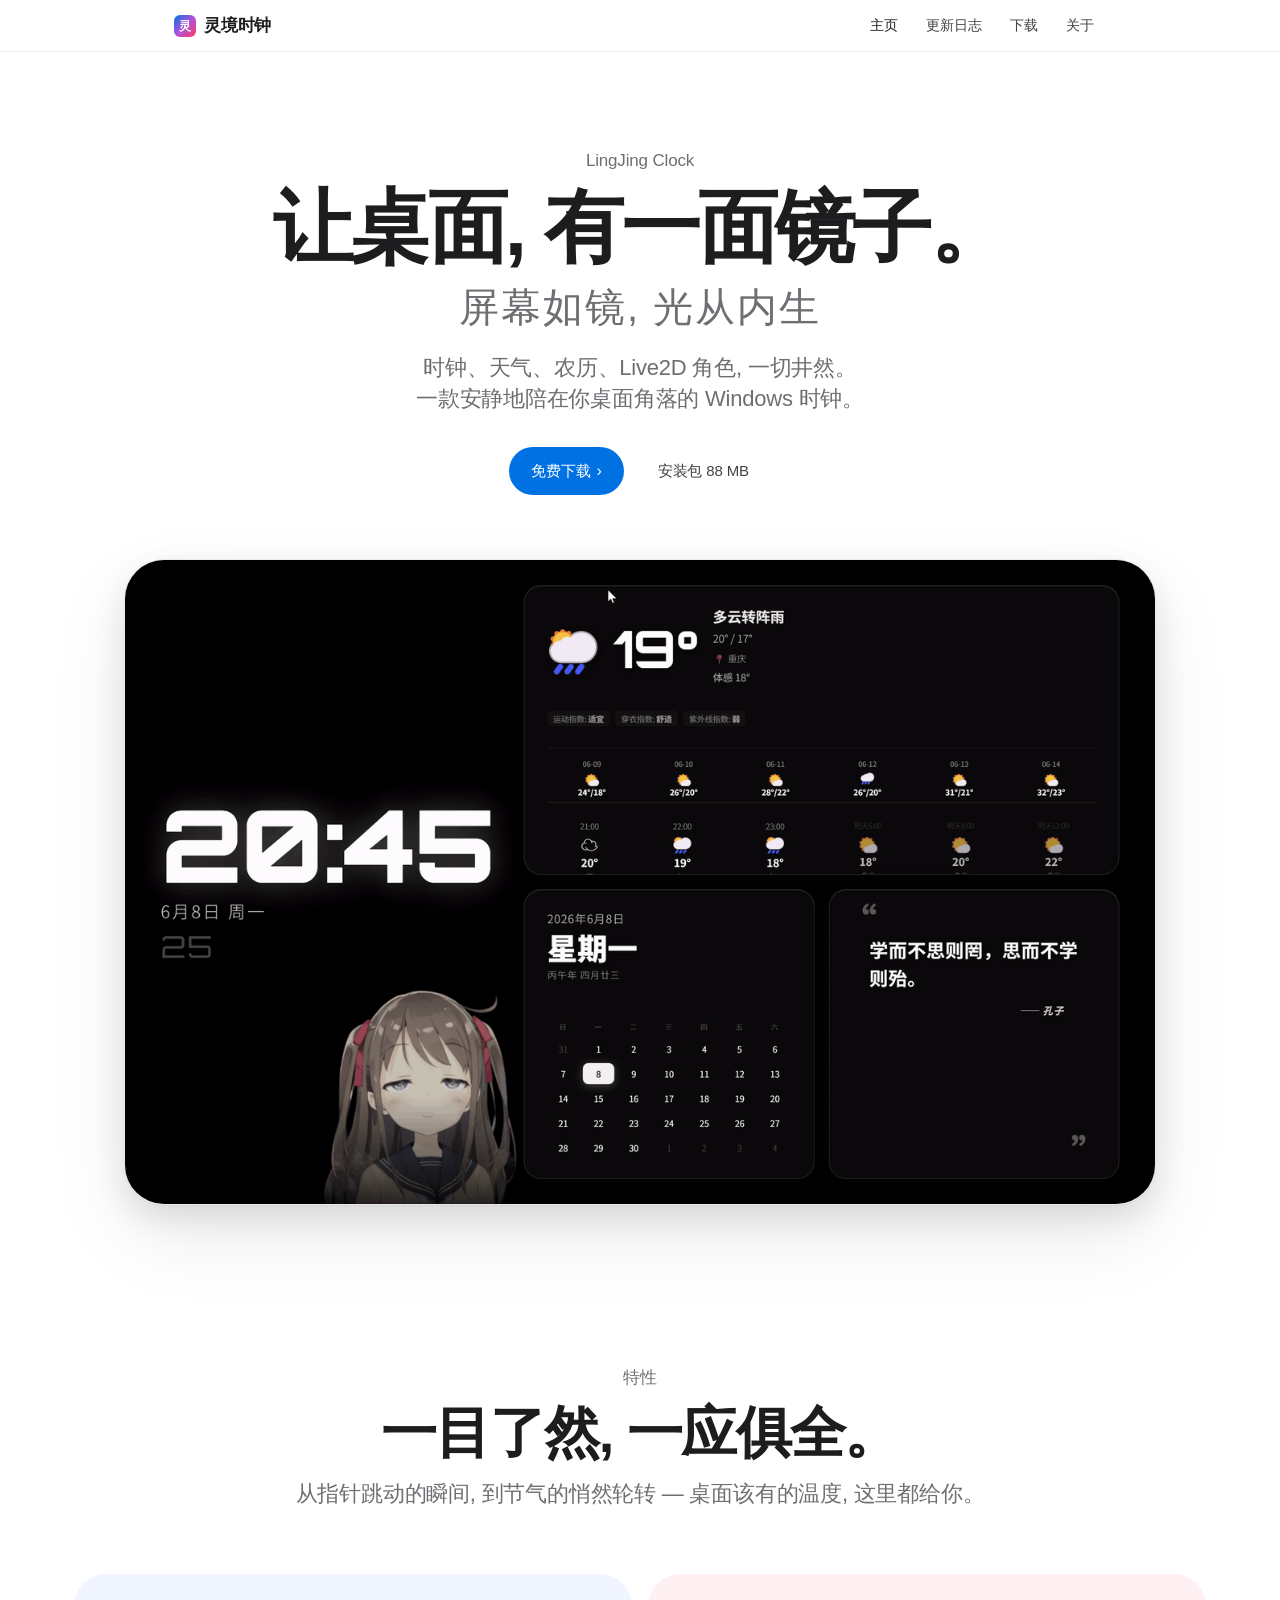
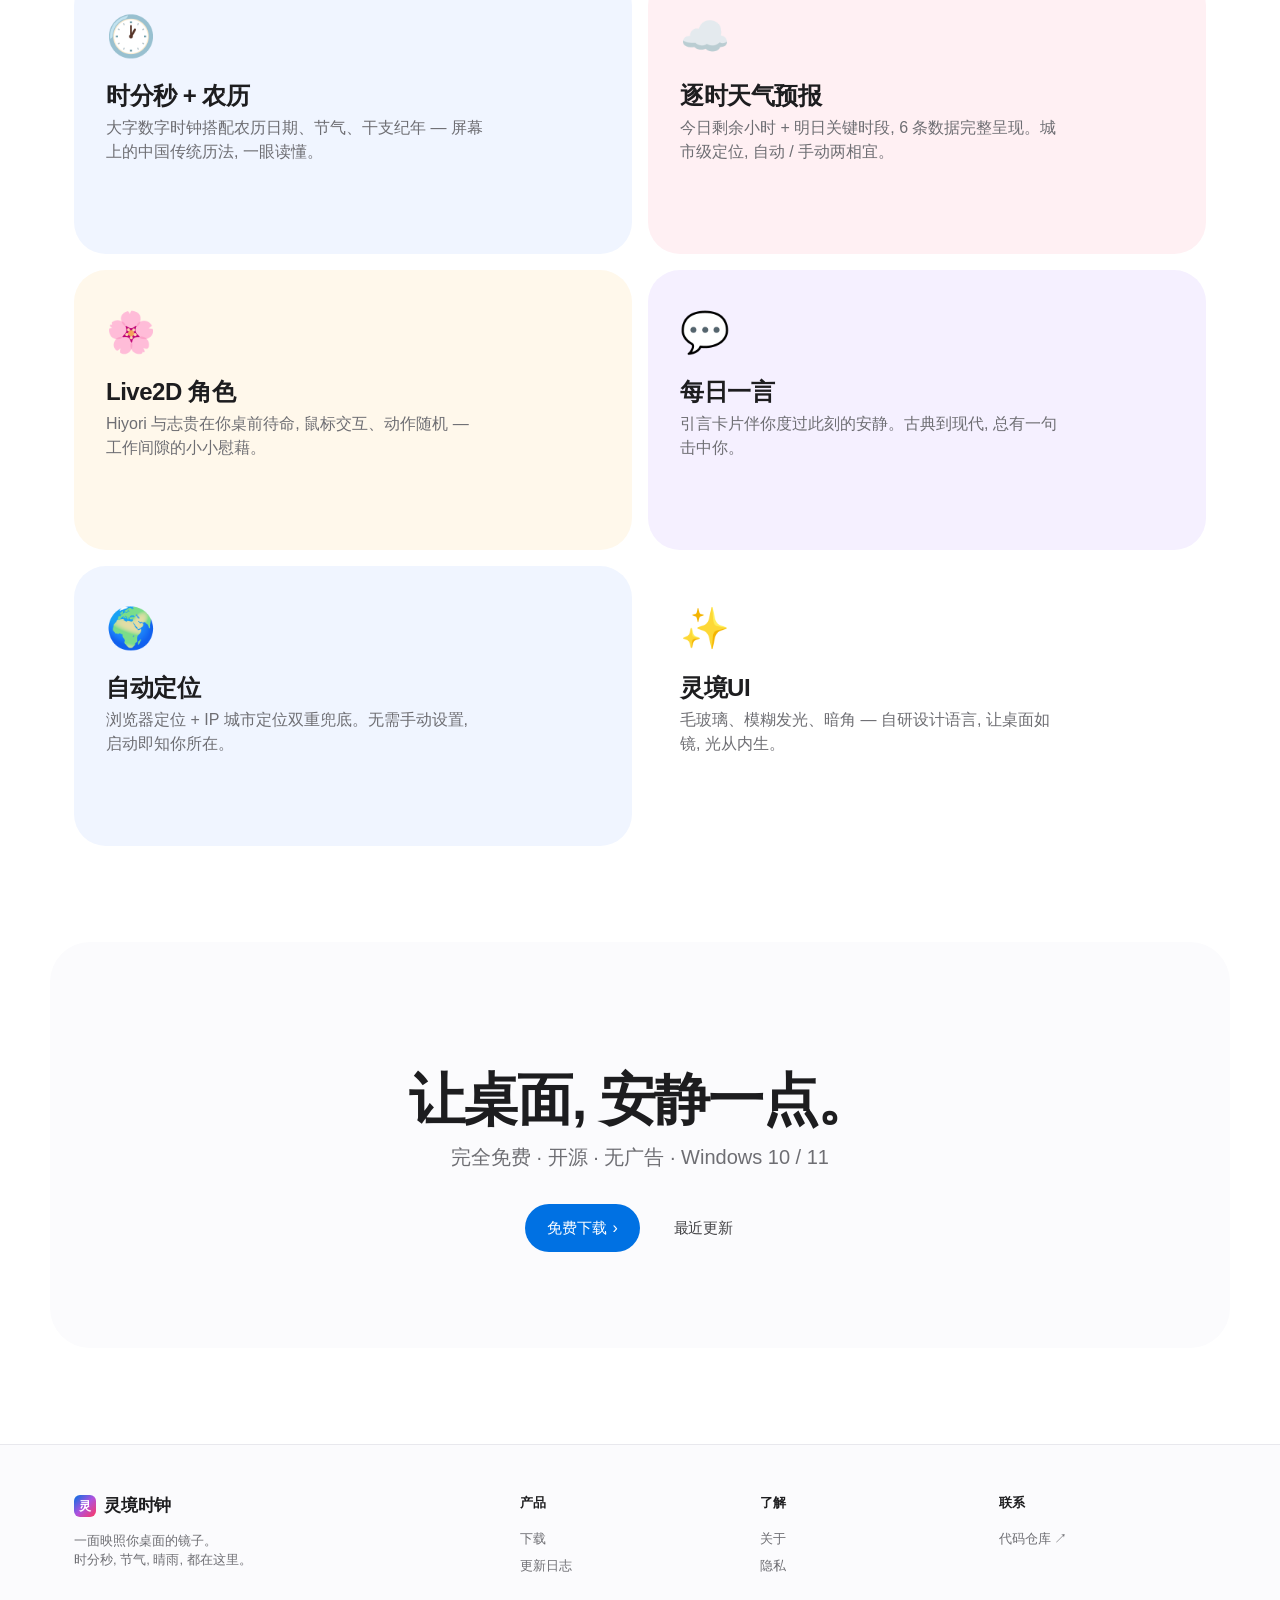
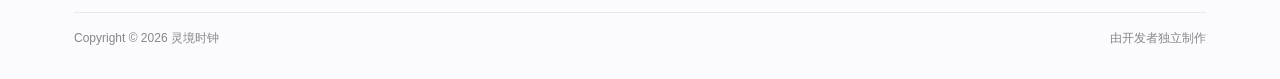
==== commit aa0572f8: "官网主页改用真实录屏 GIF, 移除假渲染 - index.html 主页 Hero 块改用 assets/img/lingjing-demo.gif (4秒 15fps 1280x800) - ap" ====
--- a/index.html
+++ b/index.html
@@ -25,7 +25,6 @@
       </a>
       <div class="nav-links">
         <a href="index.html" class="nav-link" data-page="index.html">主页</a>
-        <a href="preview.html" class="nav-link" data-page="preview.html">预览</a>
         <a href="changelog.html" class="nav-link" data-page="changelog.html">更新日志</a>
         <a href="download.html" class="nav-link" data-page="download.html">下载</a>
         <a href="about.html" class="nav-link" data-page="about.html">关于</a>
@@ -54,12 +53,14 @@
         <a href="download.html" class="btn btn-primary">
           免费下载 <span class="arrow">›</span>
         </a>
-        <a href="preview.html" class="btn btn-ghost">看看长什么样</a>
+        <a href="download.html" class="btn btn-ghost">安装包 88 MB</a>
       </div>
 
-      <!-- 主视觉 — 实时渲染的"假桌面" -->
+      <!-- 主视觉 — 真实录屏 GIF -->
       <div class="hero-mock">
-        <div id="hero-mock"></div>
+        <div class="hero-gif-frame">
+          <img src="assets/img/lingjing-demo.gif" alt="灵境时钟 实时演示" loading="eager" />
+        </div>
       </div>
     </div>
   </header>
@@ -147,7 +148,6 @@
         <div>
           <div class="footer-col-title">产品</div>
           <a class="footer-link" href="download.html">下载</a>
-          <a class="footer-link" href="preview.html">预览</a>
           <a class="footer-link" href="changelog.html">更新日志</a>
         </div>
         <div>
@@ -167,7 +167,6 @@
     </div>
   </footer>
 
-  <script src="assets/js/showcase.js"></script>
   <script src="assets/js/nav.js"></script>
 </body>
 </html>
--- a/assets/css/apple.css
+++ b/assets/css/apple.css
@@ -340,7 +340,7 @@
   .feature { min-height: 220px; padding: var(--s-5); }
 }
 
-/* === Hero 主视觉 — "假桌面" === */
+/* === Hero 主视觉 — 真实录屏 GIF === */
 .hero-mock {
   position: relative;
   max-width: 1080px;
@@ -348,7 +348,7 @@
   padding: 0 var(--s-5);
 }
 
-.mock-frame {
+.hero-gif-frame {
   position: relative;
   background: white;
   border-radius: var(--r-2xl);
@@ -357,122 +357,24 @@
     0 12px 32px rgba(0, 0, 0, 0.10),
     0 32px 80px rgba(0, 0, 0, 0.08);
   overflow: hidden;
-  aspect-ratio: 16 / 10;
   border: 1px solid var(--ink-100);
-}
-
-.mock-toolbar {
-  position: absolute;
-  top: 14px;
-  left: 14px;
-  display: flex;
-  gap: 8px;
-  z-index: 2;
-}
-
-.mock-dot {
-  width: 12px;
-  height: 12px;
-  border-radius: 50%;
+  transition: transform 0.6s var(--ease-out), box-shadow 0.6s var(--ease-out);
+}
+
+.hero-gif-frame:hover {
+  transform: translateY(-4px);
+  box-shadow:
+    0 2px 4px rgba(0, 0, 0, 0.05),
+    0 16px 40px rgba(0, 0, 0, 0.14),
+    0 40px 96px rgba(0, 0, 0, 0.10);
+}
+
+.hero-gif-frame img {
   display: block;
-}
-
-.mock-dot-red { background: #ff5f57; }
-.mock-dot-amber { background: #febc2e; }
-.mock-dot-green { background: #28c840; }
-
-.mock-content {
-  position: absolute;
-  inset: 0;
-  display: flex;
-  align-items: center;
-  justify-content: center;
-  background: linear-gradient(180deg, #ffffff 0%, #fafafc 100%);
-}
-
-/* === 假桌面组件 — JS 渲染 === */
-.mock-clock {
-  text-align: center;
-  font-family: var(--font-mono);
-  font-weight: 300;
-  font-size: clamp(60px, 12vw, 140px);
-  letter-spacing: -0.04em;
-  line-height: 1;
-  color: var(--ink-900);
-  font-variant-numeric: tabular-nums;
-}
-
-.mock-date {
-  margin-top: var(--s-4);
-  font-size: clamp(15px, 1.6vw, 18px);
-  color: var(--ink-500);
-  font-weight: 400;
-  letter-spacing: -0.005em;
-}
-
-.mock-lunar {
-  margin-top: 6px;
-  font-size: clamp(13px, 1.4vw, 16px);
-  color: var(--ink-300);
-  font-weight: 400;
-}
-
-.mock-corner {
-  position: absolute;
-  display: flex;
-  align-items: center;
-  gap: 10px;
-  padding: 10px 14px;
-  background: rgba(255, 255, 255, 0.7);
-  backdrop-filter: blur(20px);
-  -webkit-backdrop-filter: blur(20px);
-  border-radius: var(--r-md);
-  border: 1px solid rgba(0, 0, 0, 0.05);
-  box-shadow: var(--shadow-sm);
-  font-size: 14px;
-  color: var(--ink-700);
-}
-
-.mock-corner-tl {
-  top: 50px;
-  left: 24px;
-}
-
-.mock-corner-br {
-  bottom: 24px;
-  right: 24px;
-}
-
-.mock-weather-icon {
-  font-size: 24px;
-}
-
-.mock-temp {
-  font-size: 22px;
-  font-weight: 500;
-  color: var(--ink-900);
-  font-variant-numeric: tabular-nums;
-}
-
-.mock-city {
-  font-size: 12px;
-  color: var(--ink-300);
-  margin-top: 2px;
-}
-
-.mock-character {
-  width: 56px;
-  height: 56px;
-  border-radius: 50%;
-  background: linear-gradient(135deg, #0071e3 0%, #af52de 50%, #ff375f 100%);
-  display: flex;
-  align-items: center;
-  justify-content: center;
-  color: white;
-  font-size: 22px;
-  font-weight: 600;
-  box-shadow: 0 4px 16px rgba(0, 113, 227, 0.3);
-}
+  width: 100%;
+  height: auto;
+}
+
 
 /* === CTA — Apple 大块 === */
 .cta {
--- a/assets/css/pages.css
+++ b/assets/css/pages.css
@@ -1,201 +1,6 @@
 /* ============================================
    页面特定样式
    ============================================ */
-
-/* === 预览页 — 大画布 === */
-.preview-section {
-  padding: var(--s-7) 0;
-}
-
-.preview-grid {
-  display: grid;
-  grid-template-columns: 1fr 1fr;
-  gap: var(--s-4);
-  margin-top: var(--s-6);
-}
-
-.preview-card {
-  position: relative;
-  border-radius: var(--r-xl);
-  overflow: hidden;
-  background: var(--bg);
-  aspect-ratio: 16 / 11;
-  display: flex;
-  align-items: center;
-  justify-content: center;
-  box-shadow: var(--shadow-sm);
-  transition: transform 0.4s var(--ease-out), box-shadow 0.4s var(--ease-out);
-}
-
-.preview-card:hover {
-  transform: translateY(-4px);
-  box-shadow: var(--shadow-lg);
-}
-
-.preview-card-wide {
-  grid-column: span 2;
-  aspect-ratio: 16 / 8;
-}
-
-@media (max-width: 768px) {
-  .preview-grid { grid-template-columns: 1fr; }
-  .preview-card-wide { grid-column: auto; aspect-ratio: 16 / 10; }
-}
-
-.preview-card-bg {
-  position: absolute;
-  inset: 0;
-  z-index: 0;
-}
-
-.preview-card-content {
-  position: relative;
-  z-index: 1;
-  text-align: center;
-  padding: var(--s-5);
-}
-
-.preview-card-label {
-  display: inline-block;
-  font-size: 12px;
-  font-weight: 500;
-  color: var(--ink-500);
-  text-transform: uppercase;
-  letter-spacing: 0.1em;
-  margin-bottom: var(--s-3);
-}
-
-.preview-card-title {
-  font-size: 32px;
-  font-weight: 600;
-  color: var(--ink-900);
-  margin-bottom: var(--s-2);
-  letter-spacing: -0.025em;
-}
-
-.preview-card-desc {
-  font-size: 16px;
-  color: var(--ink-500);
-  max-width: 320px;
-  margin: 0 auto;
-}
-
-/* === 假截图 — preview 专用 === */
-.preview-clock {
-  font-family: var(--font-mono);
-  font-weight: 200;
-  font-size: clamp(60px, 8vw, 120px);
-  letter-spacing: -0.04em;
-  line-height: 1;
-  color: var(--ink-900);
-  font-variant-numeric: tabular-nums;
-}
-
-.preview-weather-card {
-  display: inline-flex;
-  flex-direction: column;
-  align-items: center;
-  gap: 4px;
-  padding: var(--s-4) var(--s-5);
-  background: rgba(255, 255, 255, 0.7);
-  backdrop-filter: blur(20px);
-  border-radius: var(--r-md);
-  border: 1px solid rgba(0, 0, 0, 0.05);
-  box-shadow: var(--shadow-md);
-}
-
-.preview-weather-temp {
-  font-size: 48px;
-  font-weight: 200;
-  color: var(--ink-900);
-  font-variant-numeric: tabular-nums;
-  letter-spacing: -0.02em;
-}
-
-.preview-weather-meta {
-  font-size: 13px;
-  color: var(--ink-500);
-}
-
-.preview-lunar {
-  text-align: center;
-  color: var(--ink-500);
-  font-size: 15px;
-}
-
-.preview-lunar-title {
-  font-size: 22px;
-  color: var(--ink-900);
-  font-weight: 500;
-  margin-bottom: 4px;
-}
-
-.preview-character {
-  width: 100px;
-  height: 100px;
-  border-radius: 50%;
-  background: linear-gradient(135deg, #0071e3 0%, #af52de 50%, #ff375f 100%);
-  display: flex;
-  align-items: center;
-  justify-content: center;
-  color: white;
-  font-size: 36px;
-  font-weight: 600;
-  box-shadow: 0 8px 32px rgba(0, 113, 227, 0.3);
-  margin: 0 auto var(--s-3);
-}
-
-.preview-character-name {
-  font-size: 18px;
-  color: var(--ink-900);
-  font-weight: 500;
-}
-
-.preview-quote {
-  font-size: 22px;
-  font-weight: 400;
-  color: var(--ink-900);
-  text-align: center;
-  max-width: 480px;
-  line-height: 1.4;
-  letter-spacing: -0.01em;
-}
-
-.preview-quote-mark {
-  display: block;
-  font-size: 60px;
-  color: var(--blue);
-  line-height: 0.5;
-  margin-bottom: var(--s-4);
-  font-family: Georgia, serif;
-}
-
-.preview-locations {
-  display: flex;
-  gap: var(--s-3);
-  flex-wrap: wrap;
-  justify-content: center;
-  margin-top: var(--s-4);
-}
-
-.preview-loc-chip {
-  display: inline-flex;
-  align-items: center;
-  gap: 6px;
-  padding: 8px 14px;
-  background: white;
-  border-radius: var(--r-pill);
-  font-size: 13px;
-  color: var(--ink-700);
-  box-shadow: var(--shadow-sm);
-}
-
-.preview-loc-dot {
-  width: 6px;
-  height: 6px;
-  border-radius: 50%;
-  background: var(--green);
-}
 
 /* === 下载页 — Apple 软件页 === */
 .download-section {
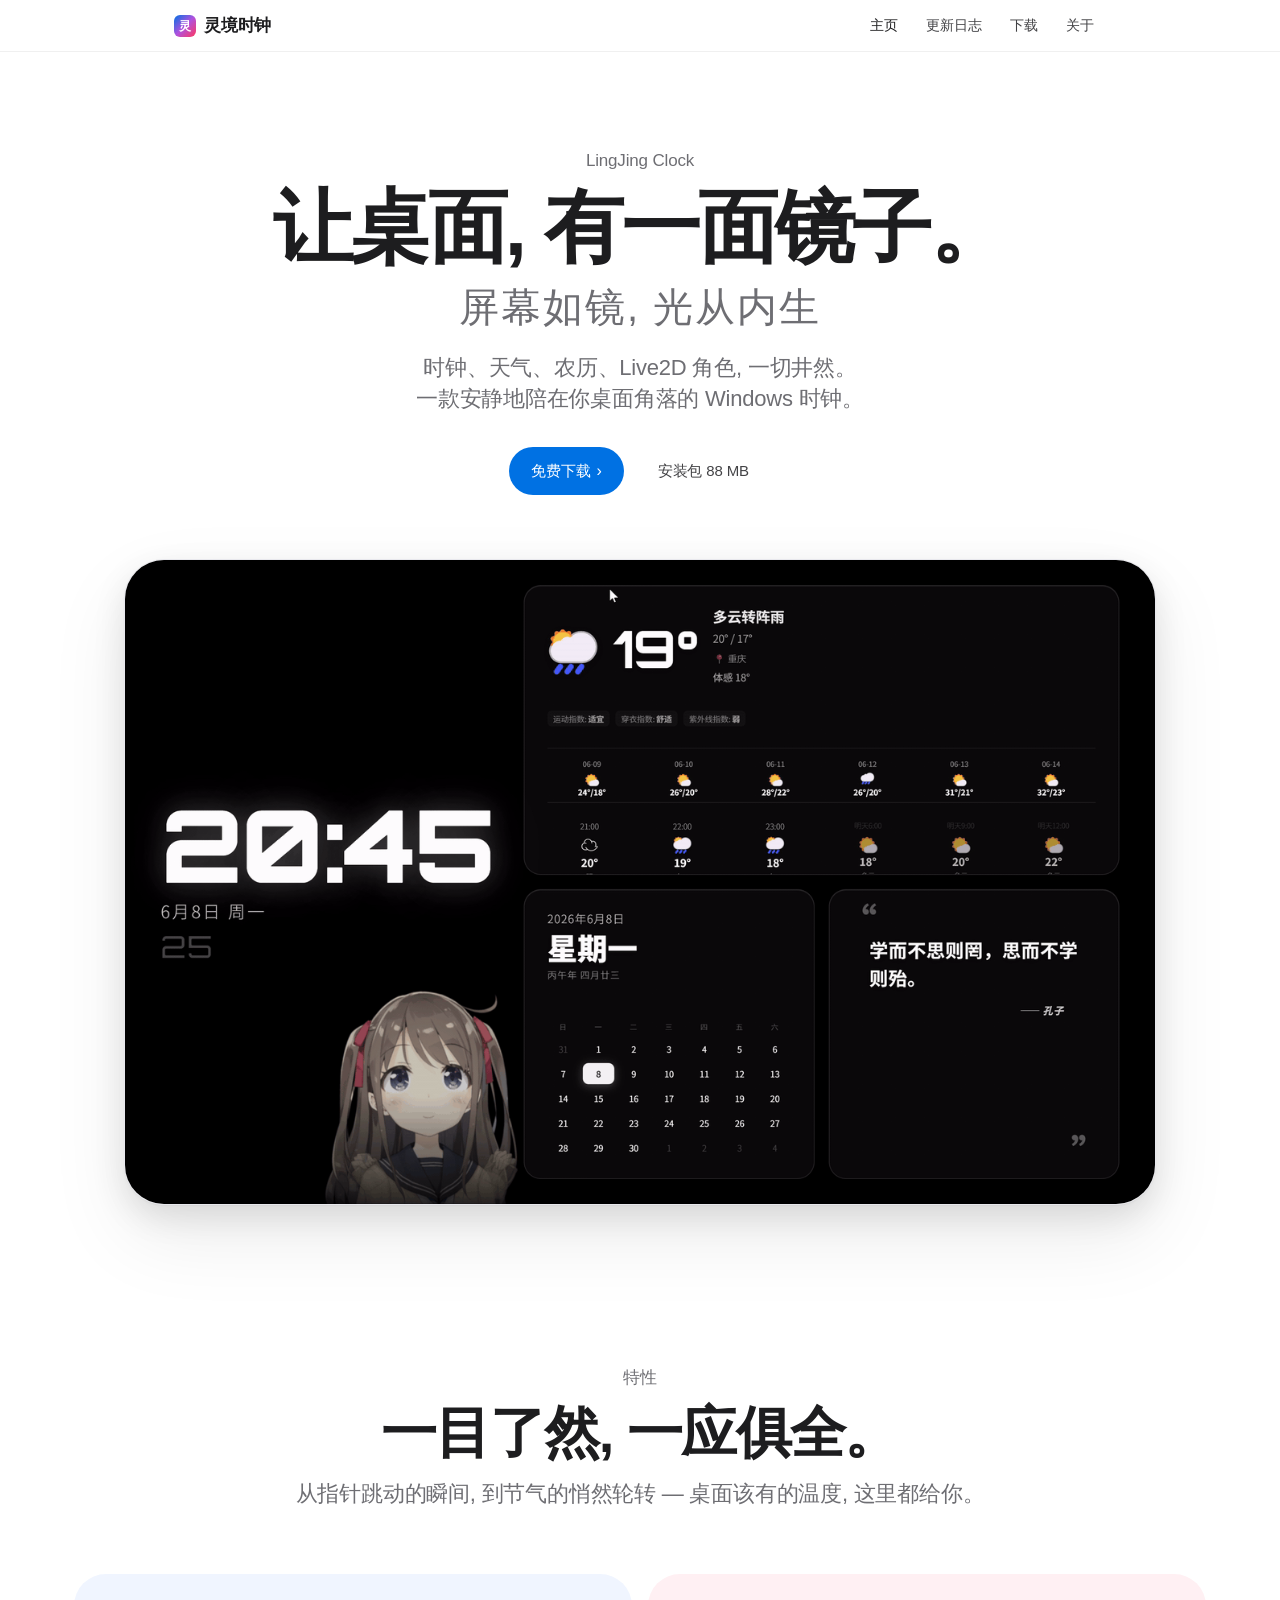
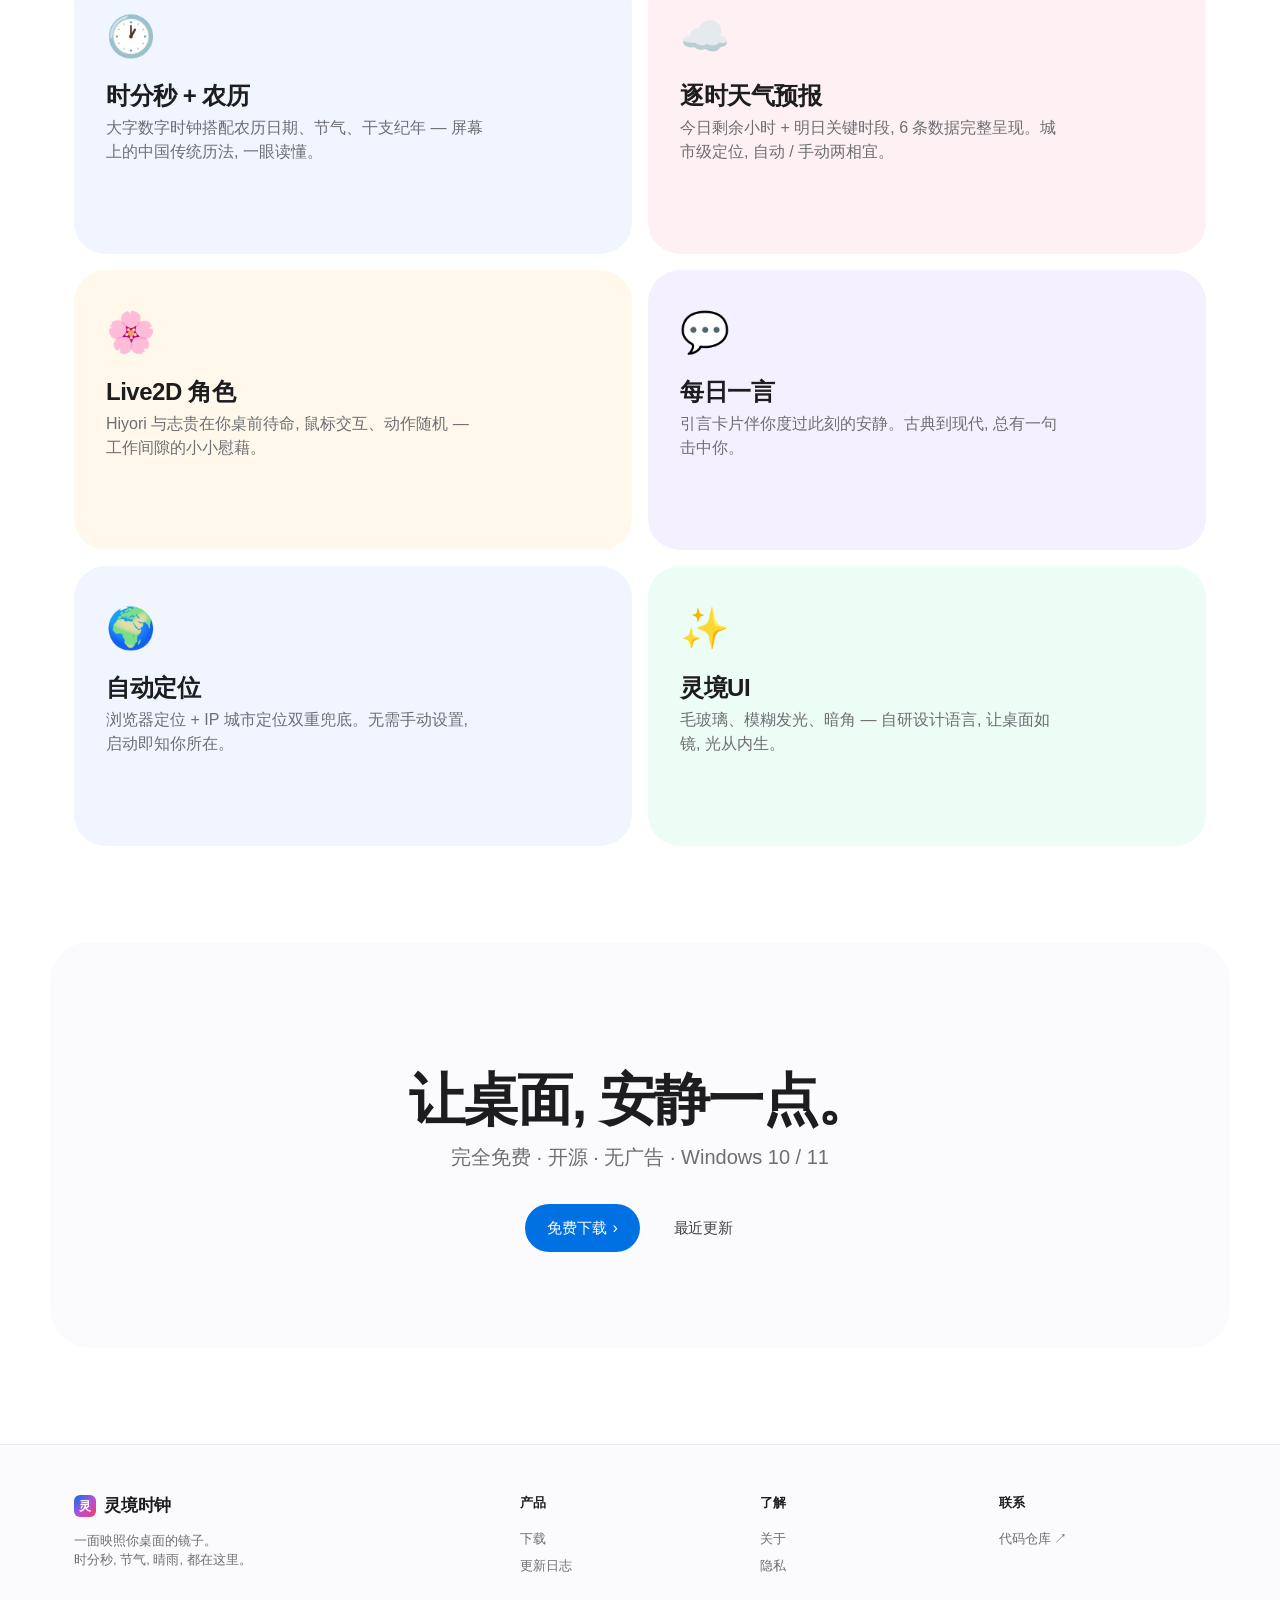
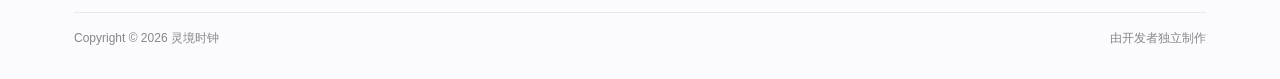
==== commit 9e0eb9b3: "灵境UI 卡片加 mint 极光色背景 - base.css 新增 --bg-tint-mint 变量 - apple.css 新增 .feature-tinted-mint 样式 - index.h" ====
--- a/index.html
+++ b/index.html
@@ -110,7 +110,7 @@
             <p class="feature-desc">浏览器定位 + IP 城市定位双重兜底。无需手动设置, 启动即知你所在。</p>
           </div>
         </div>
-        <div class="feature feature-tinted-mute reveal">
+        <div class="feature feature-tinted-mint reveal">
           <div>
             <span class="feature-icon">✨</span>
             <h3 class="feature-name">灵境UI</h3>
--- a/assets/css/base.css
+++ b/assets/css/base.css
@@ -12,6 +12,7 @@
   --bg-tint-pink: #fff0f3;
   --bg-tint-amber: #fff8eb;
   --bg-tint-violet: #f5f0ff;
+  --bg-tint-mint: #ecfdf5;
 
   --ink-900: #1d1d1f;
   --ink-700: #424245;
--- a/assets/css/apple.css
+++ b/assets/css/apple.css
@@ -311,6 +311,7 @@
 .feature-tinted-pink { background: var(--bg-tint-pink); }
 .feature-tinted-amber { background: var(--bg-tint-amber); }
 .feature-tinted-violet { background: var(--bg-tint-violet); }
+.feature-tinted-mint { background: var(--bg-tint-mint); }
 
 .feature-icon {
   font-size: 40px;
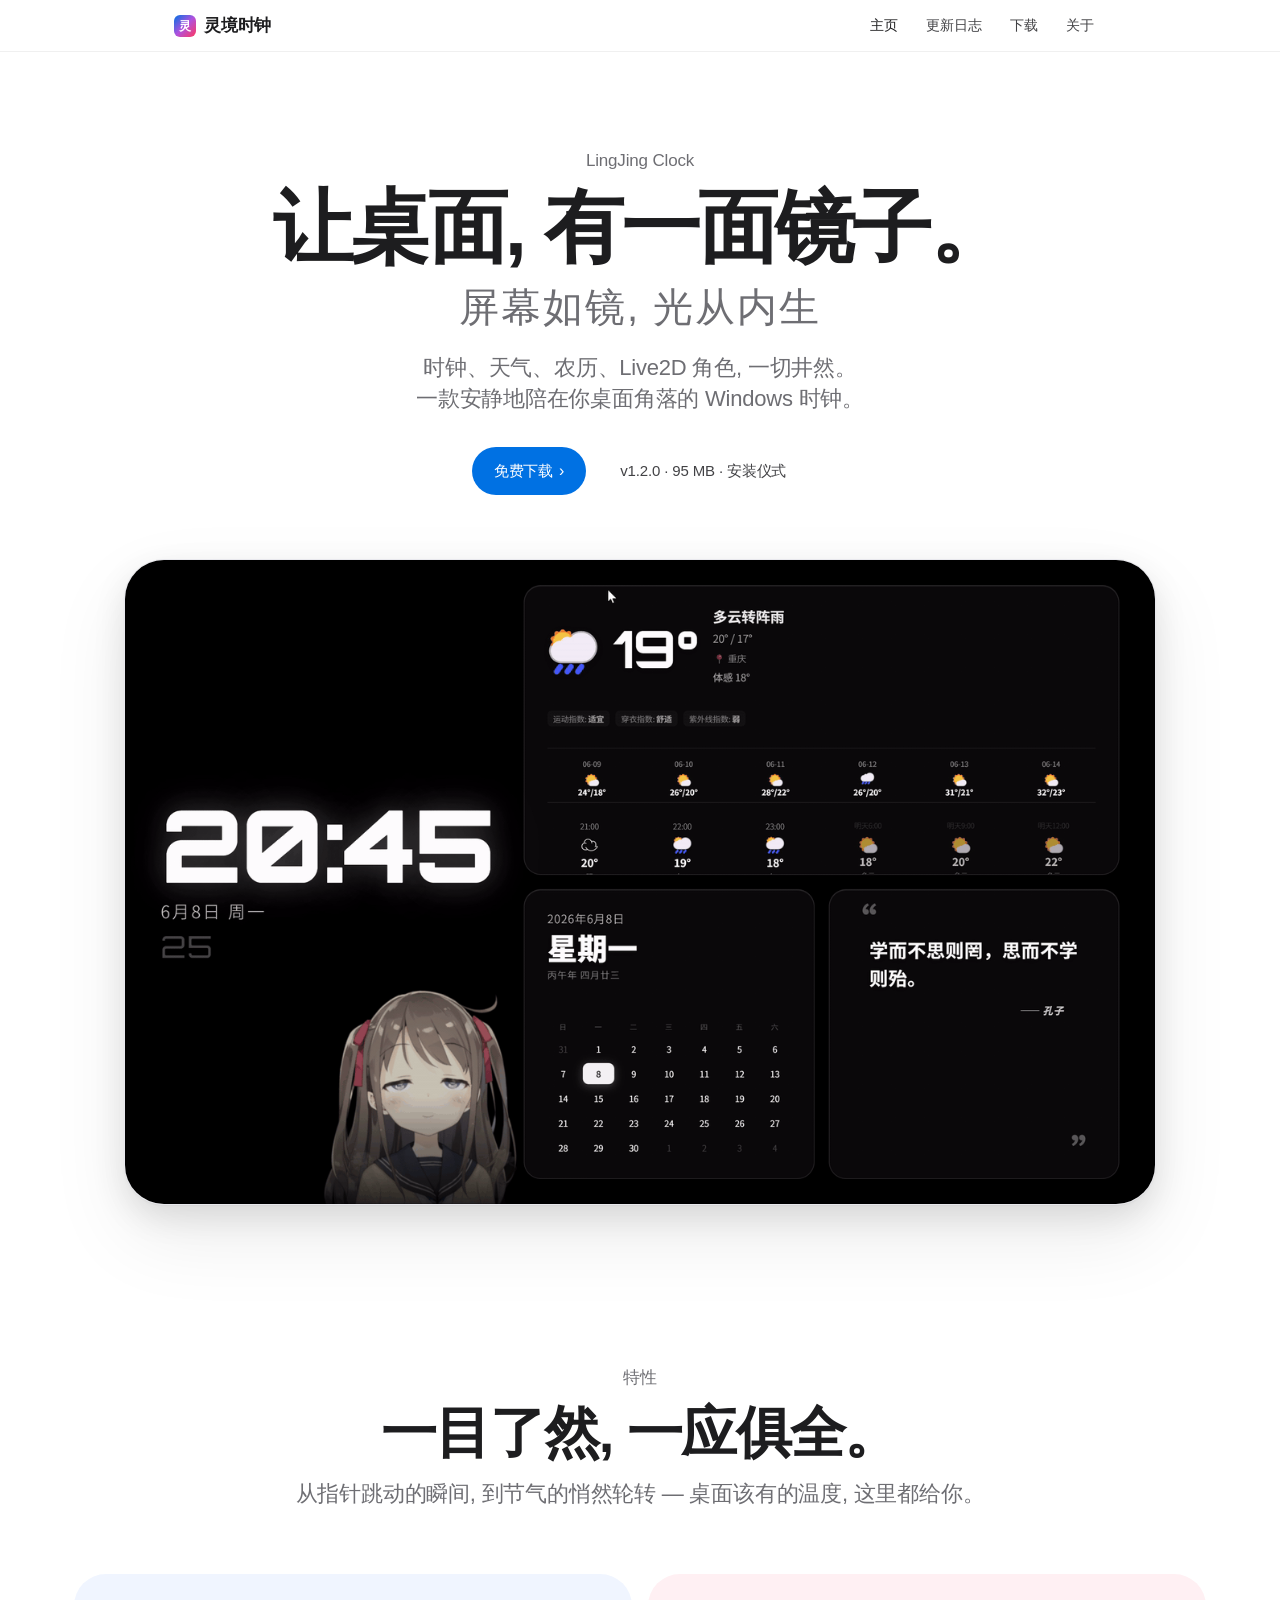
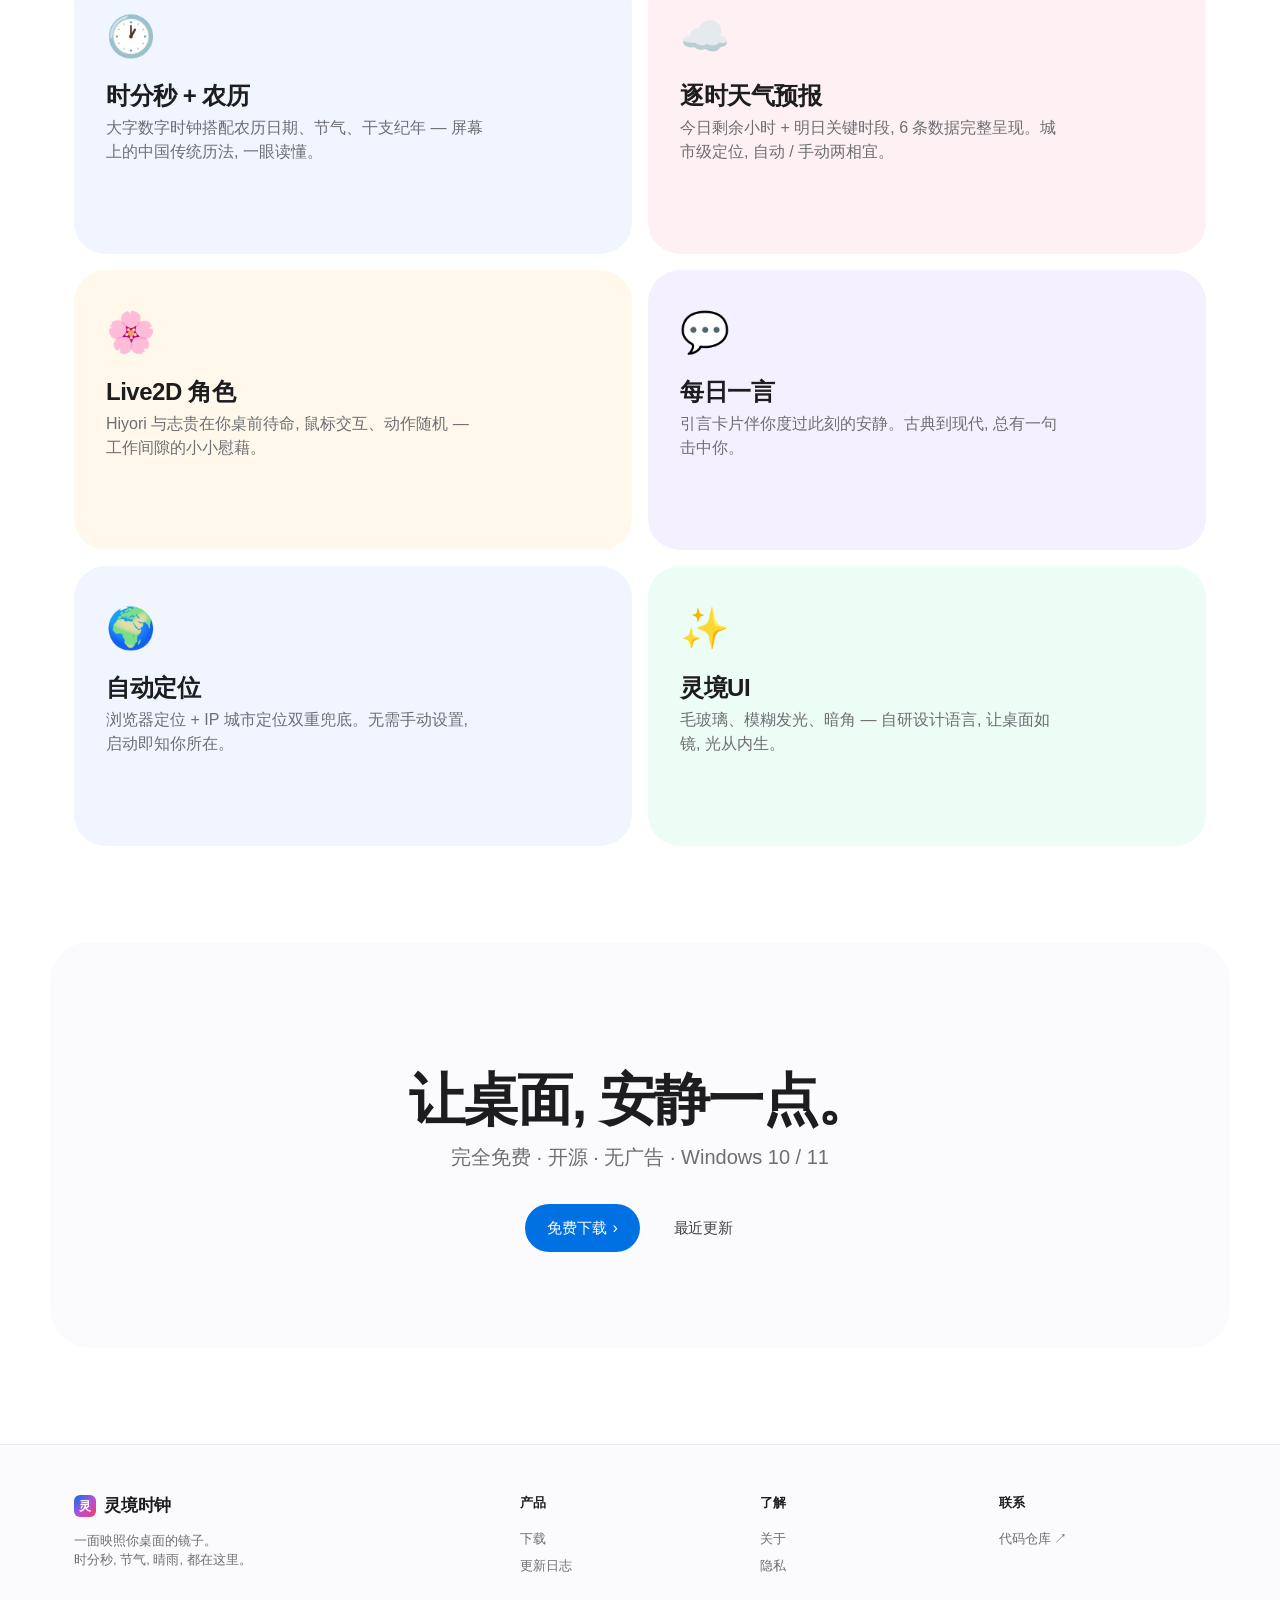
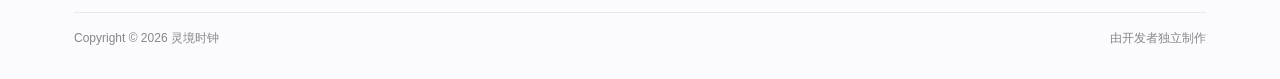
==== commit 54fa2ba7: "docs: 重写 README 反映 v1.2.0 + 主页 ghost 按钮 88MB → 95MB + 加 v1.2.0 版本号" ====
--- a/index.html
+++ b/index.html
@@ -53,7 +53,7 @@
         <a href="download.html" class="btn btn-primary">
           免费下载 <span class="arrow">›</span>
         </a>
-        <a href="download.html" class="btn btn-ghost">安装包 88 MB</a>
+        <a href="https://github.com/yuandd2014/lingjing-clock/releases/tag/v1.2.0" class="btn btn-ghost">v1.2.0 · 95 MB · 安装仪式</a>
       </div>
 
       <!-- 主视觉 — 真实录屏 GIF -->
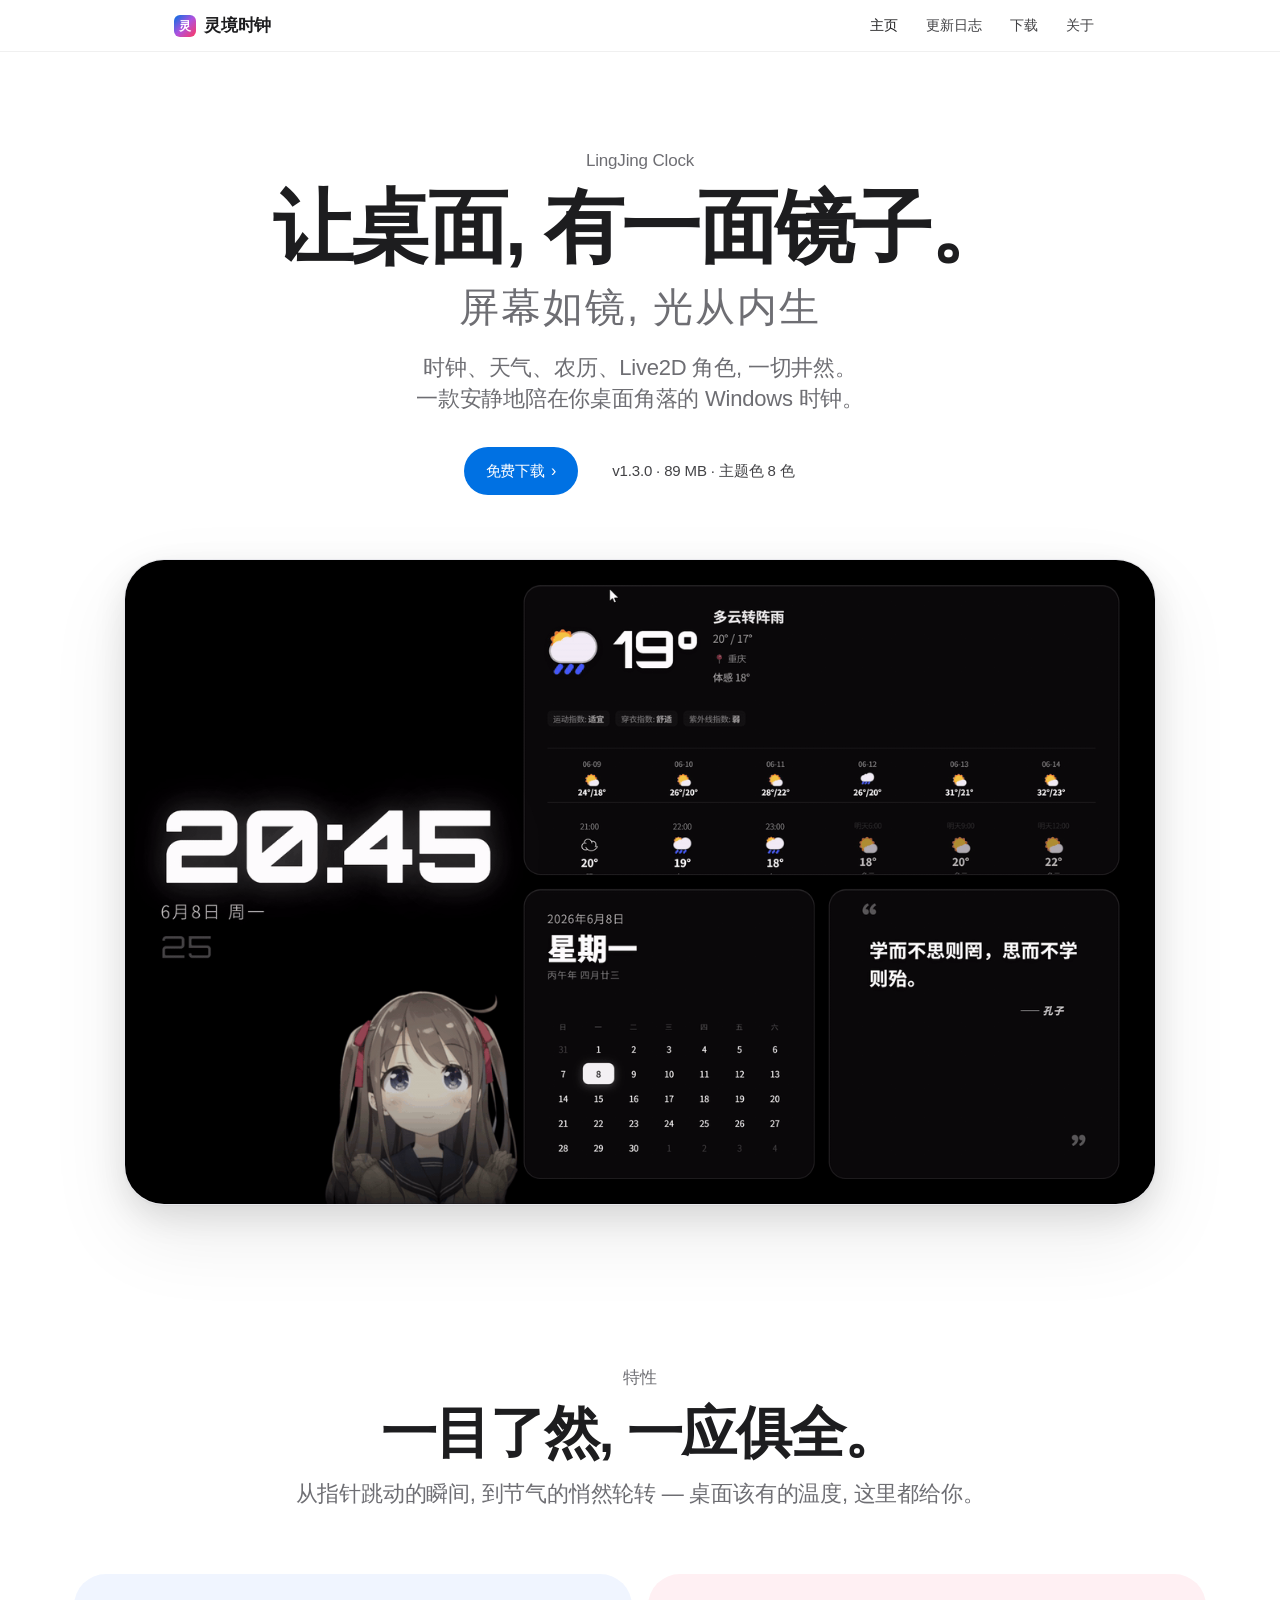
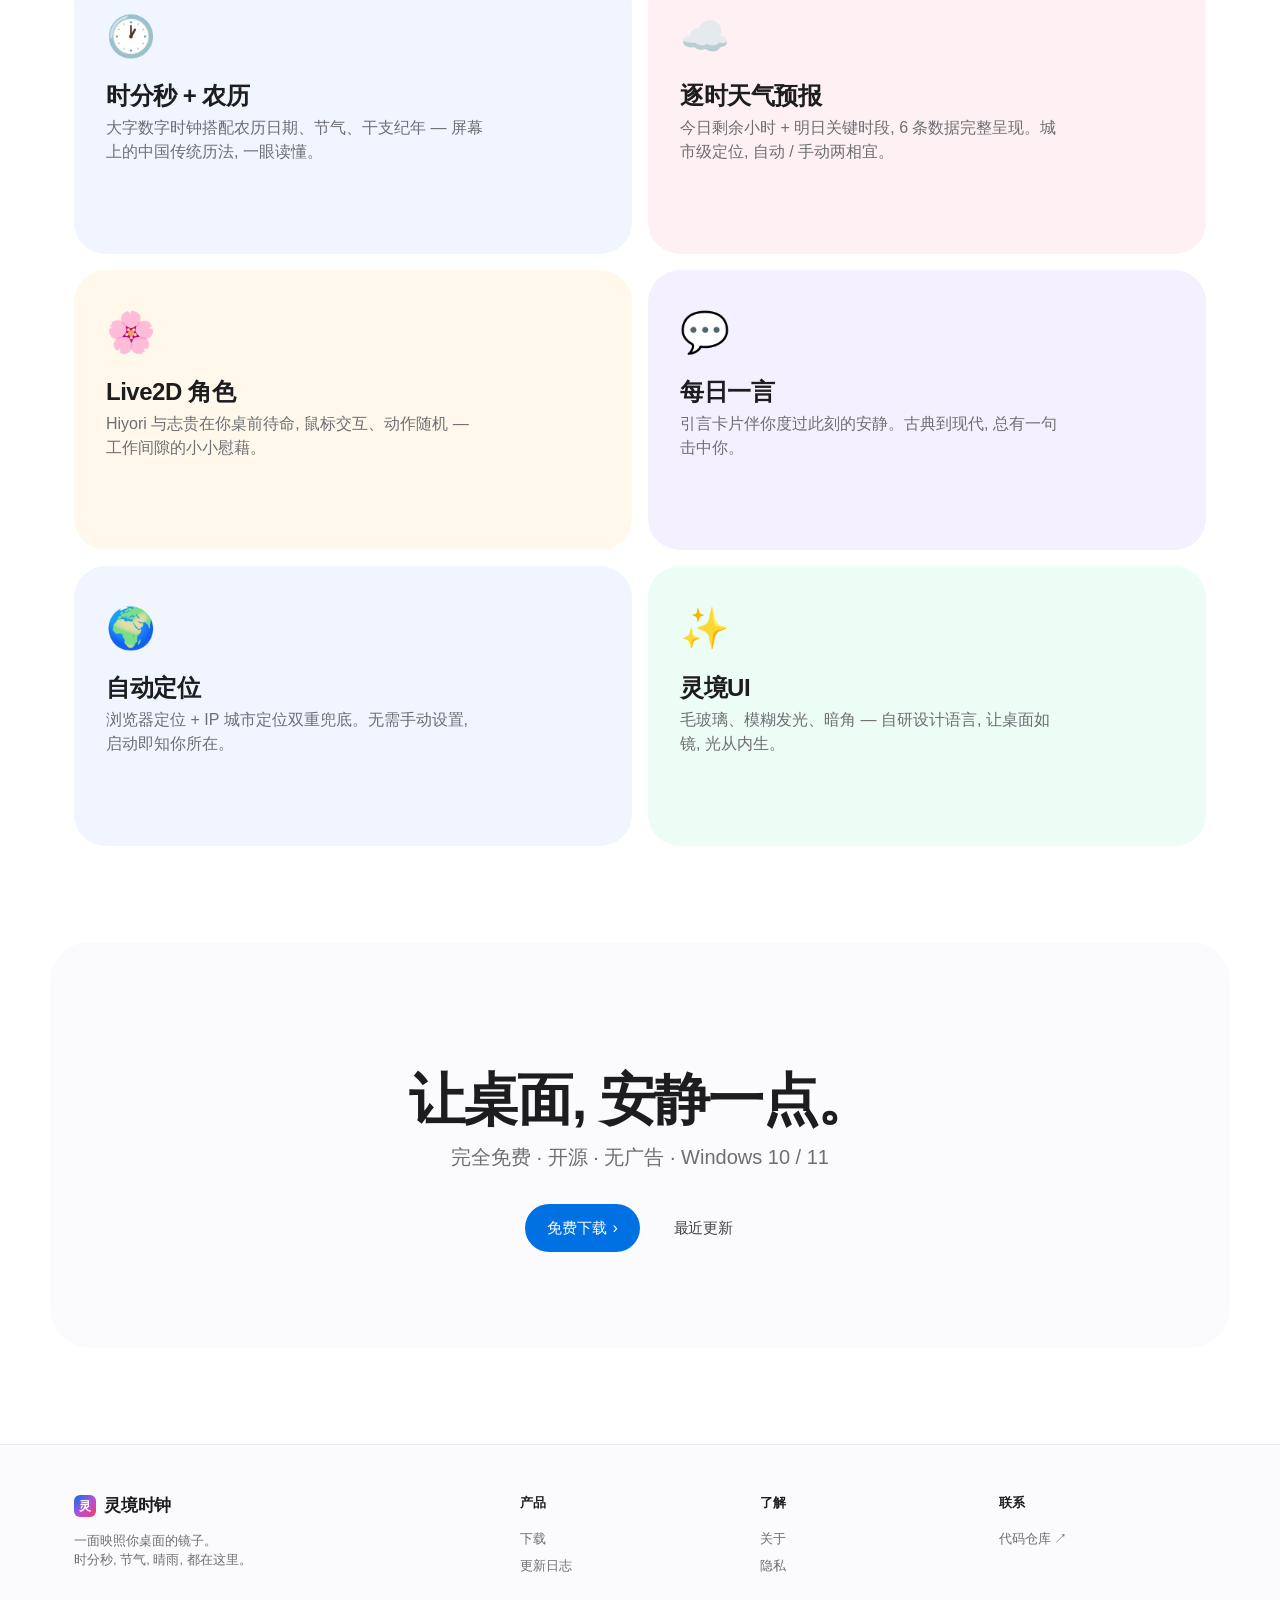
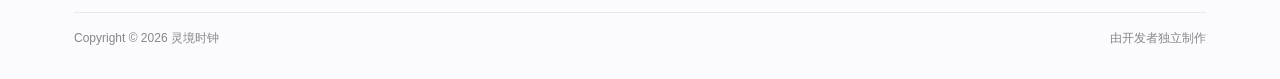
==== commit ff7a9405: "docs(site): v1.3.0 安装包链接 + 主页按钮同步" ====
--- a/index.html
+++ b/index.html
@@ -53,7 +53,7 @@
         <a href="download.html" class="btn btn-primary">
           免费下载 <span class="arrow">›</span>
         </a>
-        <a href="https://github.com/yuandd2014/lingjing-clock/releases/tag/v1.2.0" class="btn btn-ghost">v1.2.0 · 95 MB · 安装仪式</a>
+        <a href="https://github.com/yuandd2014/lingjing-clock/releases/tag/v1.3.0" class="btn btn-ghost">v1.3.0 · 89 MB · 主题色 8 色</a>
       </div>
 
       <!-- 主视觉 — 真实录屏 GIF -->
--- a/assets/css/pages.css
+++ b/assets/css/pages.css
@@ -345,3 +345,121 @@
   color: var(--ink-300);
   font-size: 18px;
 }
+
+/* === 时间轴 (v1.2.1+ about.html) === */
+.timeline {
+  max-width: 720px;
+  margin: 0 auto;
+  position: relative;
+  padding-left: 60px;  /* 圆点占位 */
+}
+.timeline::before {
+  content: '';
+  position: absolute;
+  left: 28px;
+  top: 12px;
+  bottom: 12px;
+  width: 1.5px;
+  background: linear-gradient(to bottom, rgba(99, 102, 241, 0.4), rgba(99, 102, 241, 0.05));
+}
+.timeline-item {
+  position: relative;
+  margin-bottom: 36px;
+  opacity: 0;
+  transform: translateY(20px);
+  transition: opacity 0.6s ease, transform 0.6s ease;
+}
+.timeline-item.reveal.visible {
+  opacity: 1;
+  transform: translateY(0);
+}
+.timeline-dot {
+  position: absolute;
+  left: -60px;
+  top: 18px;
+  width: 36px;
+  height: 36px;
+  display: grid;
+  place-items: center;
+  background: rgba(255, 255, 255, 0.7);
+  border: 1.5px solid rgba(99, 102, 241, 0.3);
+  border-radius: 50%;
+  font-size: 16px;
+  z-index: 1;
+  box-shadow: 0 2px 8px rgba(99, 102, 241, 0.12);
+}
+.timeline-dot-latest {
+  background: linear-gradient(135deg, #c7d2fe, #e0e7ff);
+  border-color: rgba(99, 102, 241, 0.5);
+  box-shadow:
+    0 0 0 4px rgba(199, 210, 254, 0.4),
+    0 2px 12px rgba(99, 102, 241, 0.25);
+  animation: timelineDotPulse 2.4s ease-in-out infinite;
+}
+@keyframes timelineDotPulse {
+  0%, 100% { box-shadow: 0 0 0 4px rgba(199, 210, 254, 0.4), 0 2px 12px rgba(99, 102, 241, 0.25); }
+  50%      { box-shadow: 0 0 0 8px rgba(199, 210, 254, 0.2), 0 2px 16px rgba(99, 102, 241, 0.35); }
+}
+.timeline-card {
+  background: rgba(255, 255, 255, 0.65);
+  backdrop-filter: blur(20px) saturate(1.4);
+  -webkit-backdrop-filter: blur(20px) saturate(1.4);
+  border: 1px solid rgba(255, 255, 255, 0.6);
+  border-radius: 18px;
+  padding: 22px 26px;
+  box-shadow: 0 4px 24px rgba(99, 102, 241, 0.08);
+}
+.timeline-meta {
+  display: flex;
+  flex-wrap: wrap;
+  align-items: center;
+  gap: 10px;
+  margin-bottom: 8px;
+  font-size: 13px;
+}
+.timeline-version {
+  font-weight: 700;
+  font-size: 14px;
+  background: linear-gradient(135deg, #4338ca, #6366f1);
+  -webkit-background-clip: text;
+  background-clip: text;
+  -webkit-text-fill-color: transparent;
+  color: transparent;
+  letter-spacing: 0.02em;
+}
+.timeline-date {
+  color: #94a3b8;
+  font-size: 12px;
+}
+.timeline-tag {
+  display: inline-block;
+  padding: 2px 8px;
+  border-radius: 6px;
+  font-size: 11px;
+  font-weight: 600;
+}
+.timeline-title {
+  font-size: 18px;
+  font-weight: 700;
+  color: var(--ink-900);
+  margin: 0 0 6px;
+}
+.timeline-desc {
+  color: #64748b;
+  font-size: 14px;
+  line-height: 1.55;
+  margin: 0;
+}
+/* 窄屏: 时间轴变单列 + 圆点变小 */
+@media (max-width: 640px) {
+  .timeline { padding-left: 44px; }
+  .timeline::before { left: 20px; }
+  .timeline-dot { left: -44px; width: 28px; height: 28px; font-size: 13px; }
+  .timeline-card { padding: 16px 20px; }
+  .timeline-title { font-size: 16px; }
+}
+/* prefers-reduced-motion: 圆点不脉冲, 卡片立即显示 */
+@media (prefers-reduced-motion: reduce) {
+  .timeline-dot-latest { animation: none; }
+  .timeline-item { opacity: 1; transform: none; transition: none; }
+}
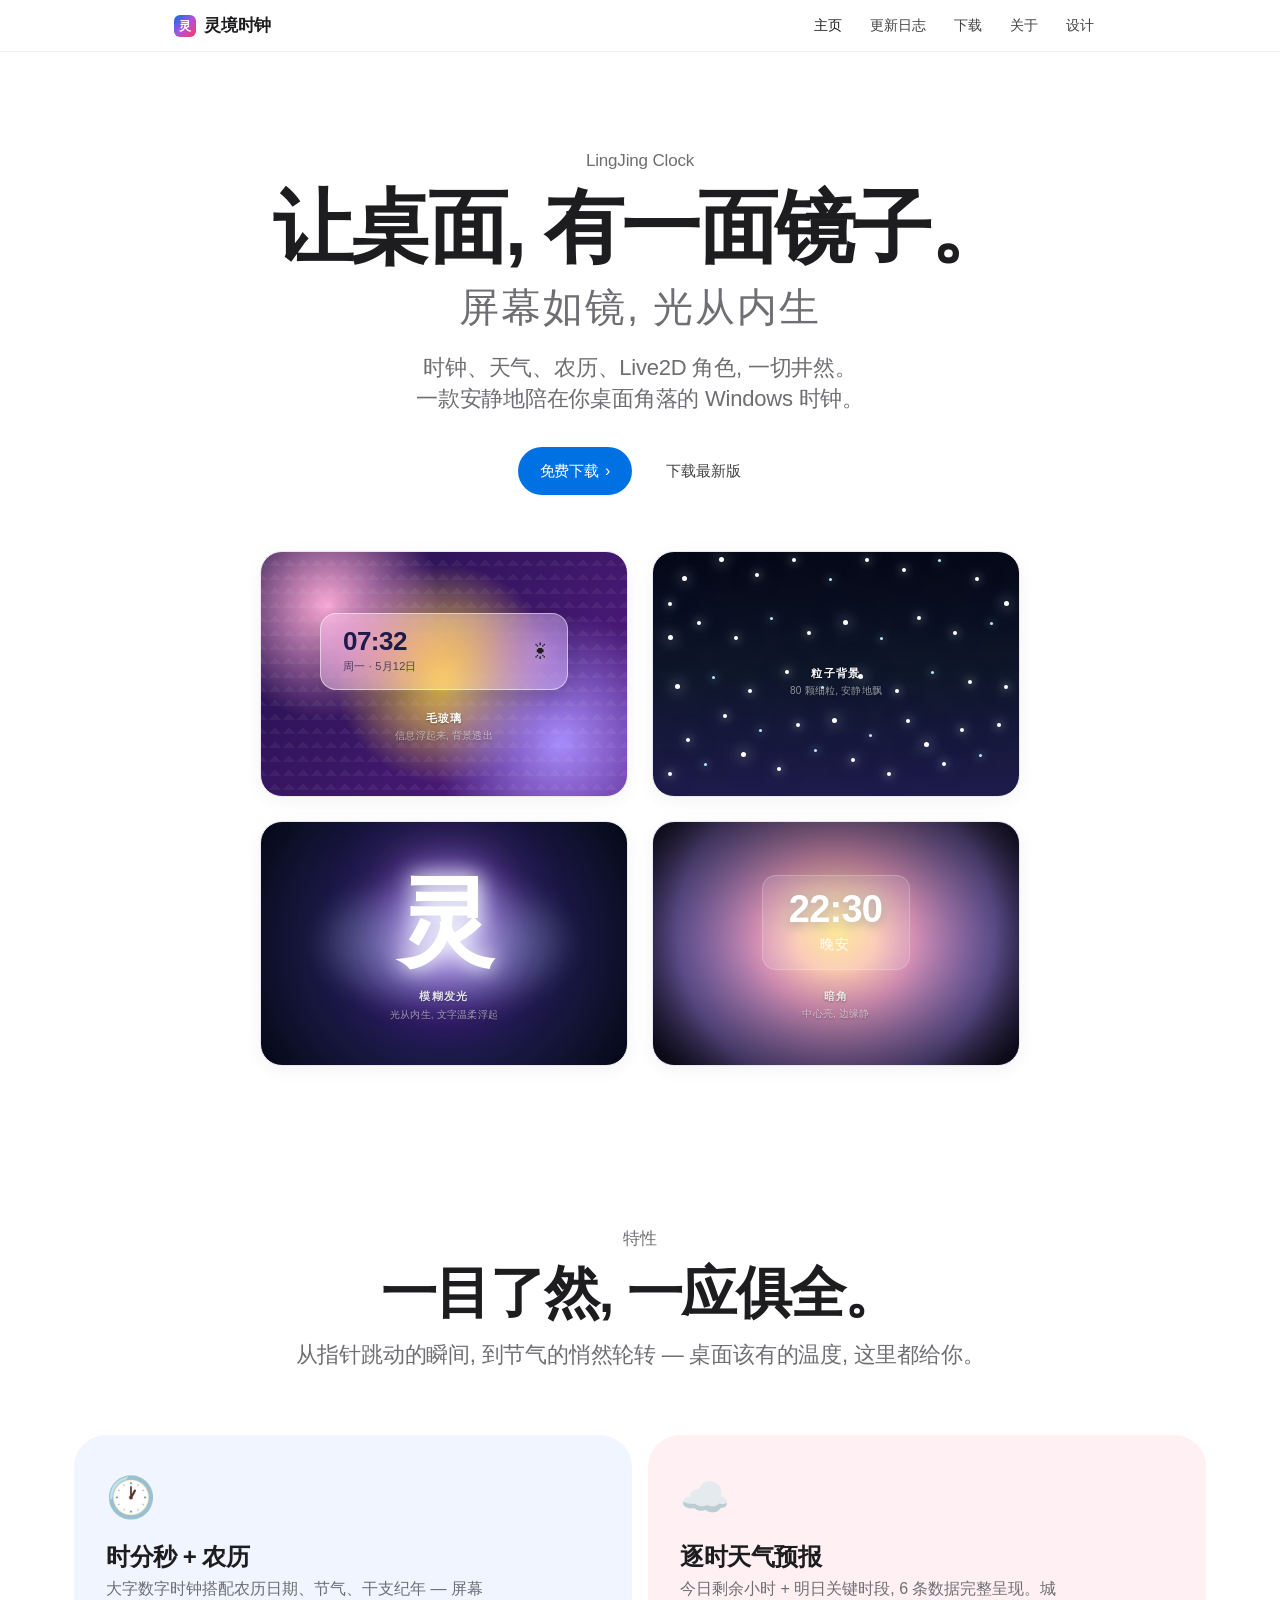
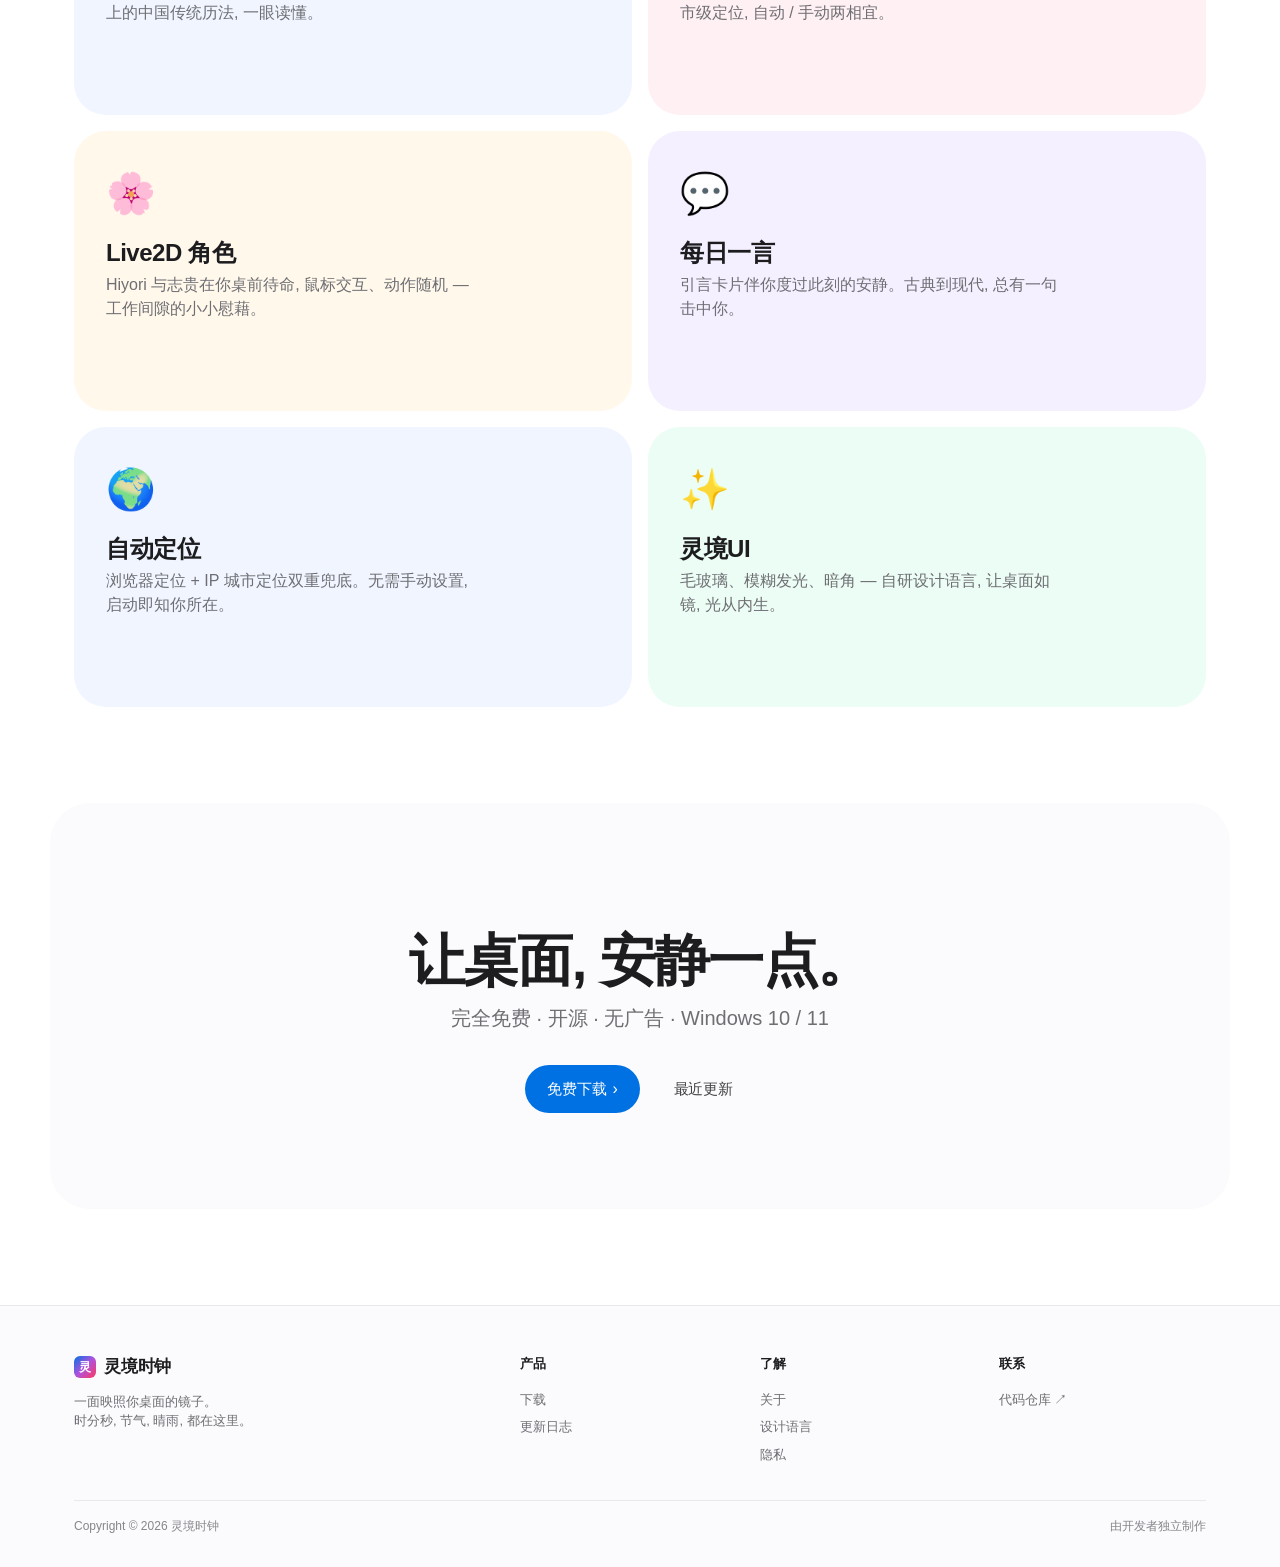
==== commit dfe562b5: "docs(site): v1.3.1 转正 — Apple 风 5 页重构 + design.html 灵境UI 设计逻辑" ====
--- a/index.html
+++ b/index.html
@@ -28,6 +28,7 @@
         <a href="changelog.html" class="nav-link" data-page="changelog.html">更新日志</a>
         <a href="download.html" class="nav-link" data-page="download.html">下载</a>
         <a href="about.html" class="nav-link" data-page="about.html">关于</a>
+        <a href="design.html" class="nav-link" data-page="design.html">设计</a>
       </div>
       <button class="nav-toggle" aria-label="菜单">
         <svg width="20" height="20" viewBox="0 0 24 24" fill="none" stroke="currentColor" stroke-width="2">
@@ -53,13 +54,53 @@
         <a href="download.html" class="btn btn-primary">
           免费下载 <span class="arrow">›</span>
         </a>
-        <a href="https://github.com/yuandd2014/lingjing-clock/releases/tag/v1.3.0" class="btn btn-ghost">v1.3.0 · 89 MB · 主题色 8 色</a>
-      </div>
-
-      <!-- 主视觉 — 真实录屏 GIF -->
-      <div class="hero-mock">
-        <div class="hero-gif-frame">
-          <img src="assets/img/lingjing-demo.gif" alt="灵境时钟 实时演示" loading="eager" />
+        <a href="https://github.com/yuandd2014/lingjing-clock/releases/latest" class="btn btn-ghost">下载最新版</a>
+      </div>
+
+      <!-- 主视觉 — 4 token 色块 (Apple 产品页风格, 替代 demo-placeholder) -->
+      <div class="hero-tokens">
+        <div class="hero-token hero-token-glass">
+          <div class="hero-token-card">
+            <div class="glass-card-row">
+              <div>
+                <div class="demo-time">07:32</div>
+                <div class="demo-meta">周一 · 5月12日</div>
+              </div>
+              <div class="glass-card-icon">☀</div>
+            </div>
+          </div>
+          <div class="hero-token-name">毛玻璃</div>
+          <div class="hero-token-desc">信息浮起来, 背景透出</div>
+        </div>
+        <div class="hero-token hero-token-particles">
+          <div class="hero-token-particles-field">
+            <span></span><span></span><span></span><span></span><span></span>
+            <span></span><span></span><span></span><span></span><span></span>
+            <span></span><span></span><span></span><span></span><span></span>
+            <span></span><span></span><span></span><span></span><span></span>
+            <span></span><span></span><span></span><span></span><span></span>
+            <span></span><span></span><span></span><span></span><span></span>
+            <span></span><span></span><span></span><span></span><span></span>
+            <span></span><span></span><span></span><span></span><span></span>
+            <span></span><span></span><span></span><span></span><span></span>
+            <span></span><span></span><span></span><span></span><span></span>
+          </div>
+          <div class="hero-token-name">粒子背景</div>
+          <div class="hero-token-desc">80 颗细粒, 安静地飘</div>
+        </div>
+        <div class="hero-token hero-token-glow">
+          <div class="hero-token-glow-core"></div>
+          <div class="demo-glyph">灵</div>
+          <div class="hero-token-name">模糊发光</div>
+          <div class="hero-token-desc">光从内生, 文字温柔浮起</div>
+        </div>
+        <div class="hero-token hero-token-vignette">
+          <div class="demo-rest">
+            <div class="demo-rest-time">22:30</div>
+            <div class="demo-rest-meta">晚安</div>
+          </div>
+          <div class="hero-token-name">暗角</div>
+          <div class="hero-token-desc">中心亮, 边缘静</div>
         </div>
       </div>
     </div>
@@ -153,6 +194,7 @@
         <div>
           <div class="footer-col-title">了解</div>
           <a class="footer-link" href="about.html">关于</a>
+          <a class="footer-link" href="design.html">设计语言</a>
           <a class="footer-link" href="about.html#privacy">隐私</a>
         </div>
         <div>
--- a/assets/css/pages.css
+++ b/assets/css/pages.css
@@ -1,4 +1,4 @@
-/* ============================================
+﻿/* ============================================
    页面特定样式
    ============================================ */
 
@@ -257,6 +257,29 @@
 
 .value-card:hover {
   transform: translateY(-4px);
+}
+
+.value-card.banner {
+  grid-column: 1 / -1;
+  display: flex;
+  align-items: flex-start;
+  gap: var(--s-5);
+  padding: var(--s-6) var(--s-7);
+  background: linear-gradient(135deg, rgba(219, 234, 254, 0.55), rgba(224, 231, 255, 0.45));
+  border: 1px solid rgba(67, 56, 202, 0.18);
+}
+
+.value-card.banner .value-icon {
+  font-size: 48px;
+  margin-bottom: 0;
+  flex-shrink: 0;
+  line-height: 1;
+  padding-top: 4px;
+}
+
+.value-card.banner .value-content {
+  flex: 1;
+  min-width: 0;
 }
 
 .value-icon {
@@ -409,6 +432,658 @@
   padding: 22px 26px;
   box-shadow: 0 4px 24px rgba(99, 102, 241, 0.08);
 }
+
+/* ============================================
+   v1.3.1 — Hero 4 token 色块 (index.html)
+   ============================================ */
+.hero-tokens {
+  display: grid;
+  grid-template-columns: repeat(2, 1fr);
+  gap: 24px;
+  max-width: 760px;
+  margin: 56px auto 0;
+}
+.hero-token {
+  position: relative;
+  aspect-ratio: 1.5 / 1;
+  border-radius: 22px;
+  overflow: hidden;
+  background: #0a0a0a;
+  border: 1px solid var(--ink-100);
+  box-shadow: 0 4px 18px rgba(0, 0, 0, 0.05);
+  transition: transform 0.4s cubic-bezier(0.16, 1, 0.3, 1),
+              box-shadow 0.4s cubic-bezier(0.16, 1, 0.3, 1);
+  display: flex;
+  flex-direction: column;
+  align-items: center;
+  justify-content: center;
+  text-align: center;
+  padding: 28px 24px 20px;
+  cursor: default;
+}
+.hero-token:hover {
+  transform: translateY(-4px);
+  box-shadow: 0 16px 44px rgba(99, 102, 241, 0.22);
+}
+
+/* 1. 毛玻璃 — 在复杂彩色背景上, 浮一个"天气小卡" */
+.hero-token-glass {
+  background:
+    radial-gradient(circle at 18% 22%, #f9a8d4 0%, transparent 32%),
+    radial-gradient(circle at 82% 78%, #a78bfa 0%, transparent 36%),
+    radial-gradient(circle at 50% 50%, #fcd34d 0%, transparent 50%),
+    linear-gradient(135deg, #1f1147 0%, #581c87 100%);
+}
+.hero-token-glass::before {
+  content: '';
+  position: absolute;
+  inset: 0;
+  background-image:
+    linear-gradient(45deg, rgba(255,255,255,0.05) 25%, transparent 25%),
+    linear-gradient(-45deg, rgba(255,255,255,0.05) 25%, transparent 25%);
+  background-size: 14px 14px;
+  z-index: 0;
+}
+.hero-token-glass .hero-token-card {
+  position: relative;
+  z-index: 3;
+  background: rgba(255, 255, 255, 0.32);
+  backdrop-filter: blur(28px) saturate(2);
+  -webkit-backdrop-filter: blur(28px) saturate(2);
+  border: 1px solid rgba(255, 255, 255, 0.5);
+  border-radius: 16px;
+  padding: 14px 22px;
+  margin-bottom: 14px;
+  box-shadow: 0 8px 24px rgba(0, 0, 0, 0.15);
+  min-width: 78%;
+  text-align: left;
+}
+.hero-token-glass .glass-card-row {
+  display: flex;
+  align-items: center;
+  justify-content: space-between;
+  gap: 12px;
+}
+.hero-token-glass .glass-card-icon {
+  font-size: 22px;
+  line-height: 1;
+  filter: drop-shadow(0 0 8px rgba(255, 255, 255, 0.6));
+}
+
+/* 2. 粒子 — 深色, 加密 50 颗, 3-5px, 亮白 + 蓝青光晕 */
+.hero-token-particles {
+  background: linear-gradient(180deg, #050816 0%, #0f172a 50%, #1e1b4b 100%);
+}
+.hero-token-particles-field {
+  position: absolute;
+  inset: 0;
+  z-index: 1;
+}
+.hero-token-particles-field span {
+  position: absolute;
+  width: 4px;
+  height: 4px;
+  background: #fff;
+  border-radius: 50%;
+  box-shadow:
+    0 0 10px rgba(255, 255, 255, 1),
+    0 0 22px rgba(186, 230, 253, 0.95),
+    0 0 40px rgba(125, 211, 252, 0.55);
+}
+.hero-token-particles-field span:nth-child(3n) {
+  width: 3px; height: 3px;
+  background: #bae6fd;
+  box-shadow: 0 0 8px #bae6fd, 0 0 18px rgba(125,211,252,0.8);
+}
+.hero-token-particles-field span:nth-child(5n) {
+  width: 5px; height: 5px;
+  background: #fff;
+  box-shadow: 0 0 14px #fff, 0 0 28px rgba(186,230,253,0.9), 0 0 50px rgba(125,211,252,0.6);
+}
+.hero-token-particles-field span:nth-child(1)  { left:  4%; bottom:  8%; animation: ptRise 3.4s linear infinite; }
+.hero-token-particles-field span:nth-child(2)  { left:  9%; bottom: 22%; animation: ptRise 3.8s linear infinite .2s; }
+.hero-token-particles-field span:nth-child(3)  { left: 14%; bottom: 12%; animation: ptRise 3.4s linear infinite .4s; }
+.hero-token-particles-field span:nth-child(4)  { left: 19%; bottom: 32%; animation: ptRise 4.0s linear infinite .6s; }
+.hero-token-particles-field span:nth-child(5)  { left: 24%; bottom: 16%; animation: ptRise 3.5s linear infinite .8s; }
+.hero-token-particles-field span:nth-child(6)  { left: 29%; bottom: 26%; animation: ptRise 3.9s linear infinite 1.0s; }
+.hero-token-particles-field span:nth-child(7)  { left: 34%; bottom: 10%; animation: ptRise 3.3s linear infinite 1.2s; }
+.hero-token-particles-field span:nth-child(8)  { left: 39%; bottom: 28%; animation: ptRise 3.7s linear infinite 1.4s; }
+.hero-token-particles-field span:nth-child(9)  { left: 44%; bottom: 18%; animation: ptRise 4.1s linear infinite 1.6s; }
+.hero-token-particles-field span:nth-child(10) { left: 49%; bottom: 30%; animation: ptRise 3.6s linear infinite 1.8s; }
+.hero-token-particles-field span:nth-child(11) { left: 54%; bottom: 14%; animation: ptRise 3.8s linear infinite 2.0s; }
+.hero-token-particles-field span:nth-child(12) { left: 59%; bottom: 24%; animation: ptRise 3.4s linear infinite 2.2s; }
+.hero-token-particles-field span:nth-child(13) { left: 64%; bottom:  8%; animation: ptRise 3.9s linear infinite 2.4s; }
+.hero-token-particles-field span:nth-child(14) { left: 69%; bottom: 30%; animation: ptRise 3.5s linear infinite 2.6s; }
+.hero-token-particles-field span:nth-child(15) { left: 74%; bottom: 20%; animation: ptRise 4.0s linear infinite 2.8s; }
+.hero-token-particles-field span:nth-child(16) { left: 79%; bottom: 12%; animation: ptRise 3.6s linear infinite 3.0s; }
+.hero-token-particles-field span:nth-child(17) { left: 84%; bottom: 26%; animation: ptRise 3.8s linear infinite 3.2s; }
+.hero-token-particles-field span:nth-child(18) { left: 89%; bottom: 16%; animation: ptRise 3.4s linear infinite 3.4s; }
+.hero-token-particles-field span:nth-child(19) { left: 94%; bottom: 28%; animation: ptRise 4.1s linear infinite 3.6s; }
+.hero-token-particles-field span:nth-child(20) { left:  6%; bottom: 44%; animation: ptRise 3.7s linear infinite 3.8s; }
+.hero-token-particles-field span:nth-child(21) { left: 16%; bottom: 48%; animation: ptRise 3.5s linear infinite 4.0s; }
+.hero-token-particles-field span:nth-child(22) { left: 26%; bottom: 42%; animation: ptRise 3.9s linear infinite 4.2s; }
+.hero-token-particles-field span:nth-child(23) { left: 36%; bottom: 50%; animation: ptRise 3.6s linear infinite 4.4s; }
+.hero-token-particles-field span:nth-child(24) { left: 46%; bottom: 44%; animation: ptRise 4.0s linear infinite 4.6s; }
+.hero-token-particles-field span:nth-child(25) { left: 56%; bottom: 48%; animation: ptRise 3.4s linear infinite 4.8s; }
+.hero-token-particles-field span:nth-child(26) { left: 66%; bottom: 42%; animation: ptRise 3.8s linear infinite 5.0s; }
+.hero-token-particles-field span:nth-child(27) { left: 76%; bottom: 50%; animation: ptRise 3.5s linear infinite 5.2s; }
+.hero-token-particles-field span:nth-child(28) { left: 86%; bottom: 46%; animation: ptRise 3.7s linear infinite 5.4s; }
+.hero-token-particles-field span:nth-child(29) { left: 96%; bottom: 44%; animation: ptRise 3.9s linear infinite 5.6s; }
+.hero-token-particles-field span:nth-child(30) { left:  4%; bottom: 64%; animation: ptRise 3.6s linear infinite 5.8s; }
+.hero-token-particles-field span:nth-child(31) { left: 12%; bottom: 70%; animation: ptRise 4.0s linear infinite 6.0s; }
+.hero-token-particles-field span:nth-child(32) { left: 22%; bottom: 64%; animation: ptRise 3.4s linear infinite 6.2s; }
+.hero-token-particles-field span:nth-child(33) { left: 32%; bottom: 72%; animation: ptRise 3.8s linear infinite 6.4s; }
+.hero-token-particles-field span:nth-child(34) { left: 42%; bottom: 66%; animation: ptRise 3.5s linear infinite 6.6s; }
+.hero-token-particles-field span:nth-child(35) { left: 52%; bottom: 70%; animation: ptRise 3.9s linear infinite 6.8s; }
+.hero-token-particles-field span:nth-child(36) { left: 62%; bottom: 64%; animation: ptRise 3.6s linear infinite 7.0s; }
+.hero-token-particles-field span:nth-child(37) { left: 72%; bottom: 72%; animation: ptRise 4.1s linear infinite 7.2s; }
+.hero-token-particles-field span:nth-child(38) { left: 82%; bottom: 66%; animation: ptRise 3.7s linear infinite 7.4s; }
+.hero-token-particles-field span:nth-child(39) { left: 92%; bottom: 70%; animation: ptRise 3.5s linear infinite 7.6s; }
+.hero-token-particles-field span:nth-child(40) { left:  8%; bottom: 88%; animation: ptRise 3.8s linear infinite 7.8s; }
+.hero-token-particles-field span:nth-child(41) { left: 28%; bottom: 90%; animation: ptRise 3.4s linear infinite 8.0s; }
+.hero-token-particles-field span:nth-child(42) { left: 48%; bottom: 88%; animation: ptRise 4.0s linear infinite 8.2s; }
+.hero-token-particles-field span:nth-child(43) { left: 68%; bottom: 92%; animation: ptRise 3.6s linear infinite 8.4s; }
+.hero-token-particles-field span:nth-child(44) { left: 88%; bottom: 88%; animation: ptRise 3.7s linear infinite 8.6s; }
+.hero-token-particles-field span:nth-child(45) { left: 18%; bottom: 96%; animation: ptRise 3.5s linear infinite 8.8s; }
+.hero-token-particles-field span:nth-child(46) { left: 38%; bottom: 96%; animation: ptRise 3.9s linear infinite 9.0s; }
+.hero-token-particles-field span:nth-child(47) { left: 58%; bottom: 96%; animation: ptRise 3.4s linear infinite 9.2s; }
+.hero-token-particles-field span:nth-child(48) { left: 78%; bottom: 96%; animation: ptRise 3.8s linear infinite 9.4s; }
+.hero-token-particles-field span:nth-child(49) { left:  4%; bottom: 78%; animation: ptRise 3.6s linear infinite 9.6s; }
+.hero-token-particles-field span:nth-child(50) { left: 96%; bottom: 78%; animation: ptRise 3.5s linear infinite 9.8s; }
+@keyframes ptRise {
+  0%   { transform: translateY(0) scale(0.4); opacity: 0; }
+  20%  { opacity: 1; }
+  100% { transform: translateY(-220px) scale(1); opacity: 0; }
+}
+
+/* 3. 模糊发光 — 大"灵"字 + 5 层光晕 + 脉动 */
+.hero-token-glow {
+  background:
+    radial-gradient(circle at 50% 50%, #4c1d95 0%, #1e1b4b 50%, #050816 100%);
+  display: flex;
+  flex-direction: column;
+}
+.hero-token-glow .hero-token-glow-core {
+  position: absolute;
+  top: 50%; left: 50%;
+  transform: translate(-50%, -50%);
+  width: 80%;
+  height: 160px;
+  background: radial-gradient(ellipse, rgba(255, 255, 255, 0.85) 0%, rgba(186, 230, 253, 0.4) 30%, transparent 65%);
+  filter: blur(10px);
+  z-index: 1;
+  animation: glowCorePulse 2.8s ease-in-out infinite;
+}
+@keyframes glowCorePulse {
+  0%, 100% { opacity: 0.8; transform: translate(-50%, -50%) scale(1); }
+  50%      { opacity: 1;   transform: translate(-50%, -50%) scale(1.1); }
+}
+.demo-glyph {
+  position: relative;
+  z-index: 3;
+  font-size: 96px;
+  font-weight: 700;
+  line-height: 1;
+  color: #fff;
+  letter-spacing: -0.05em;
+  margin-bottom: 12px;
+  text-shadow:
+    0 0 20px rgba(255, 255, 255, 1),
+    0 0 40px rgba(186, 230, 253, 0.95),
+    0 0 60px rgba(175, 82, 222, 0.85),
+    0 0 80px rgba(175, 82, 222, 0.6),
+    0 0 110px rgba(175, 82, 222, 0.4);
+  animation: glyphPulse 2.6s ease-in-out infinite;
+}
+@keyframes glyphPulse {
+  0%, 100% { transform: scale(1); }
+  50%      { transform: scale(1.05); }
+}
+
+/* 4. 暗角 — 强暗角, 中央"22:30"漂浮, 边缘极暗 */
+.hero-token-vignette {
+  background:
+    radial-gradient(circle at 50% 45%, #fde68a 0%, #f9a8d4 35%, #a78bfa 70%, #1e1b4b 100%);
+  position: relative;
+}
+.hero-token-vignette::before {
+  content: '';
+  position: absolute;
+  inset: 0;
+  background: radial-gradient(ellipse at center, transparent 15%, rgba(0, 0, 0, 0.85) 100%);
+  border-radius: 22px;
+  z-index: 1;
+  pointer-events: none;
+}
+.demo-rest {
+  position: relative;
+  z-index: 3;
+  text-align: center;
+  padding: 14px 26px;
+  background: rgba(255, 255, 255, 0.12);
+  border: 1px solid rgba(255, 255, 255, 0.2);
+  border-radius: 14px;
+  backdrop-filter: blur(2px);
+  margin-bottom: 12px;
+}
+.demo-rest-time {
+  font-size: 38px;
+  font-weight: 700;
+  color: #fff;
+  letter-spacing: -0.02em;
+  line-height: 1;
+  text-shadow: 0 0 14px rgba(255, 255, 255, 0.7), 0 2px 12px rgba(0, 0, 0, 0.4);
+}
+.demo-rest-meta {
+  font-size: 14px;
+  color: rgba(255, 255, 255, 0.95);
+  margin-top: 6px;
+  letter-spacing: 0.12em;
+  font-weight: 500;
+}
+
+/* 标签 — 移到最底部, 变小变细, 不再像"小横条" */
+.hero-token-name {
+  position: relative;
+  z-index: 3;
+  font-size: 11px;
+  font-weight: 600;
+  letter-spacing: 0.12em;
+  text-transform: uppercase;
+  color: rgba(255, 255, 255, 0.85);
+  margin-top: 6px;
+  margin-bottom: 0;
+  text-shadow: 0 1px 2px rgba(0, 0, 0, 0.4);
+}
+.hero-token-desc {
+  position: relative;
+  z-index: 3;
+  font-size: 10px;
+  color: rgba(255, 255, 255, 0.55);
+  line-height: 1.3;
+  margin-top: 3px;
+  letter-spacing: 0.02em;
+  text-shadow: 0 1px 2px rgba(0, 0, 0, 0.3);
+}
+.hero-token-glass .hero-token-name { color: #fff; }
+.hero-token-particles .hero-token-name { color: #fff; }
+
+/* 毛玻璃卡内 demo-time / demo-meta 字体 */
+.demo-time {
+  font-size: 26px;
+  font-weight: 700;
+  color: #1e1b4b;
+  letter-spacing: -0.02em;
+  line-height: 1;
+  font-variant-numeric: tabular-nums;
+}
+.demo-meta {
+  font-size: 11px;
+  color: rgba(30, 27, 75, 0.75);
+  margin-top: 4px;
+  letter-spacing: 0.02em;
+  font-weight: 500;
+}
+
+/* === 关于页 灵境UI 4 token 块 (about.html) === */
+.design-link-row {
+  text-align: center;
+  margin-top: 36px;
+}
+.btn-tinted {
+  background: rgba(99, 102, 241, 0.08);
+  color: #4338ca;
+  padding: 10px 22px;
+  border-radius: 999px;
+  font-size: 14px;
+  font-weight: 500;
+  text-decoration: none;
+  transition: background 0.2s, transform 0.2s;
+  display: inline-block;
+}
+.btn-tinted:hover {
+  background: rgba(99, 102, 241, 0.16);
+  transform: translateY(-1px);
+}
+
+/* 旧 .feature-swatch CSS 已废 (小横条, v1.3.1 删除) */
+
+/* ============================================
+   v1.3.1 — design.html 灵境UI 设计语言页
+   ============================================ */
+.design-hero {
+  padding: 96px 0 32px;
+  text-align: center;
+}
+.design-hero-title {
+  font-size: 56px;
+  font-weight: 700;
+  color: var(--ink-900);
+  letter-spacing: -0.03em;
+  line-height: 1.1;
+  margin: 12px 0 8px;
+}
+.design-hero-subtitle {
+  font-size: 19px;
+  color: var(--ink-500);
+  max-width: 520px;
+  margin: 0 auto;
+  line-height: 1.5;
+}
+
+/* 大色块 4 token 合 1 — 深色底, 让所有 token 清晰可见 */
+.design-hero-canvas {
+  position: relative;
+  width: 100%;
+  max-width: 800px;
+  height: 360px;
+  margin: 56px auto 0;
+  border-radius: 24px;
+  overflow: hidden;
+  background:
+    radial-gradient(circle at 25% 30%, #831843 0%, transparent 40%),
+    radial-gradient(circle at 75% 70%, #1e1b4b 0%, transparent 40%),
+    linear-gradient(135deg, #0f172a 0%, #1e1b4b 50%, #4c1d95 100%);
+  box-shadow: 0 16px 48px rgba(0, 0, 0, 0.25);
+}
+.canvas-glass {
+  position: absolute;
+  top: 40px; left: 40px; right: 40px;
+  height: 100px;
+  background: rgba(255, 255, 255, 0.28);
+  backdrop-filter: blur(28px) saturate(2);
+  -webkit-backdrop-filter: blur(28px) saturate(2);
+  border: 1px solid rgba(255, 255, 255, 0.5);
+  border-radius: 16px;
+  box-shadow: 0 8px 24px rgba(0, 0, 0, 0.3);
+}
+.canvas-particles { position: absolute; inset: 0; }
+.canvas-particles span {
+  position: absolute;
+  width: 5px; height: 5px;
+  background: rgba(255, 255, 255, 0.95);
+  border-radius: 50%;
+  box-shadow:
+    0 0 12px rgba(255, 255, 255, 1),
+    0 0 24px rgba(186, 230, 253, 0.85),
+    0 0 40px rgba(125, 211, 252, 0.5);
+}
+.canvas-particles span:nth-child(1)  { left: 10%; bottom: 18%; animation: ptRise 5s linear infinite; }
+.canvas-particles span:nth-child(2)  { left: 18%; bottom:  8%; animation: ptRise 6s linear infinite .4s; }
+.canvas-particles span:nth-child(3)  { left: 28%; bottom: 22%; animation: ptRise 5.4s linear infinite .8s; }
+.canvas-particles span:nth-child(4)  { left: 38%; bottom: 12%; animation: ptRise 6.2s linear infinite 1.2s; }
+.canvas-particles span:nth-child(5)  { left: 48%; bottom: 28%; animation: ptRise 5.6s linear infinite 1.6s; }
+.canvas-particles span:nth-child(6)  { left: 58%; bottom: 16%; animation: ptRise 6.4s linear infinite 2s; }
+.canvas-particles span:nth-child(7)  { left: 68%; bottom:  6%; animation: ptRise 5.8s linear infinite 2.4s; }
+.canvas-particles span:nth-child(8)  { left: 78%; bottom: 20%; animation: ptRise 6.6s linear infinite 2.8s; }
+.canvas-particles span:nth-child(9)  { left: 88%; bottom: 28%; animation: ptRise 5.5s linear infinite 3.2s; }
+.canvas-particles span:nth-child(10) { left: 24%; bottom: 38%; animation: ptRise 6.0s linear infinite 3.6s; }
+.canvas-particles span:nth-child(11) { left: 42%; bottom: 44%; animation: ptRise 5.5s linear infinite 4s; }
+.canvas-particles span:nth-child(12) { left: 56%; bottom: 48%; animation: ptRise 6.2s linear infinite 4.4s; }
+.canvas-particles span:nth-child(13) { left: 72%; bottom: 42%; animation: ptRise 5.8s linear infinite 4.8s; }
+.canvas-particles span:nth-child(14) { left: 88%; bottom: 46%; animation: ptRise 6.4s linear infinite 5.2s; }
+.canvas-particles span:nth-child(15) { left: 14%; bottom: 56%; animation: ptRise 5.2s linear infinite 5.6s; }
+.canvas-particles span:nth-child(16) { left: 34%; bottom: 64%; animation: ptRise 6.1s linear infinite 6s; }
+.canvas-particles span:nth-child(17) { left: 52%; bottom: 70%; animation: ptRise 5.7s linear infinite 6.4s; }
+.canvas-particles span:nth-child(18) { left: 70%; bottom: 68%; animation: ptRise 6.3s linear infinite 6.8s; }
+.canvas-particles span:nth-child(19) { left: 86%; bottom: 62%; animation: ptRise 5.4s linear infinite 7.2s; }
+.canvas-particles span:nth-child(20) { left:  6%; bottom: 78%; animation: ptRise 6.0s linear infinite 7.6s; }
+.canvas-particles span:nth-child(21) { left: 22%; bottom: 86%; animation: ptRise 5.8s linear infinite 8s; }
+.canvas-particles span:nth-child(22) { left: 40%; bottom: 88%; animation: ptRise 6.2s linear infinite 8.4s; }
+.canvas-particles span:nth-child(23) { left: 58%; bottom: 84%; animation: ptRise 5.5s linear infinite 8.8s; }
+.canvas-particles span:nth-child(24) { left: 76%; bottom: 88%; animation: ptRise 6.0s linear infinite 9.2s; }
+.canvas-particles span:nth-child(25) { left: 92%; bottom: 80%; animation: ptRise 5.7s linear infinite 9.6s; }
+.canvas-glow {
+  position: absolute;
+  top: 60%; left: 50%;
+  transform: translate(-50%, -50%);
+  width: 320px; height: 100px;
+  background: radial-gradient(ellipse, rgba(255, 255, 255, 1) 0%, rgba(186, 230, 253, 0.6) 25%, rgba(175, 82, 222, 0.4) 50%, transparent 70%);
+  filter: blur(6px);
+  z-index: 2;
+  animation: canvasGlowPulse 3s ease-in-out infinite;
+}
+@keyframes canvasGlowPulse {
+  0%, 100% { opacity: 0.85; transform: translate(-50%, -50%) scale(1); }
+  50%      { opacity: 1;    transform: translate(-50%, -50%) scale(1.12); }
+}
+.canvas-vignette {
+  position: absolute;
+  inset: 0;
+  background: radial-gradient(ellipse at center, transparent 35%, rgba(0, 0, 0, 0.75) 100%);
+  z-index: 3;
+  pointer-events: none;
+}
+
+/* 8 色主题色 — 2×4 网格 */
+.design-color-grid {
+  display: grid;
+  grid-template-columns: repeat(4, 1fr);
+  gap: 24px;
+  margin-top: 48px;
+}
+@media (max-width: 980px) {
+  .design-color-grid { grid-template-columns: repeat(2, 1fr); }
+}
+.design-color-card {
+  background: var(--bg);
+  border: 1px solid var(--ink-100);
+  border-radius: 18px;
+  overflow: hidden;
+  transition: transform 0.4s cubic-bezier(0.16, 1, 0.3, 1),
+              box-shadow 0.4s cubic-bezier(0.16, 1, 0.3, 1);
+}
+.design-color-card:hover {
+  transform: translateY(-4px);
+  box-shadow: 0 12px 32px rgba(0, 0, 0, 0.08);
+}
+.design-color-swatch {
+  width: 100%;
+  aspect-ratio: 1 / 1;
+  background: linear-gradient(135deg, var(--swatch-from), var(--swatch-to));
+}
+.design-color-card > *:not(.design-color-swatch) {
+  padding: 0 20px;
+}
+.design-color-card > .design-color-name { padding-top: 16px; }
+.design-color-name {
+  font-size: 17px;
+  font-weight: 600;
+  color: var(--ink-900);
+  letter-spacing: -0.01em;
+}
+.design-color-en {
+  font-size: 12px;
+  color: var(--ink-500);
+  font-family: var(--font-mono);
+  margin-top: 2px;
+}
+.design-color-when {
+  font-size: 13px;
+  color: var(--ink-500);
+  line-height: 1.5;
+  padding-bottom: 20px !important;
+  margin-top: 6px;
+}
+
+/* 4 视觉 token 行 */
+.design-token-list {
+  display: flex;
+  flex-direction: column;
+  gap: 36px;
+  margin-top: 48px;
+  max-width: 880px;
+  margin-left: auto;
+  margin-right: auto;
+}
+.design-token-row {
+  display: grid;
+  grid-template-columns: 200px 1fr;
+  gap: 32px;
+  align-items: center;
+  background: rgba(255, 255, 255, 0.65);
+  backdrop-filter: blur(20px);
+  -webkit-backdrop-filter: blur(20px);
+  border: 1px solid var(--ink-100);
+  border-radius: 18px;
+  padding: 24px;
+  transition: transform 0.3s;
+}
+.design-token-row:hover { transform: translateX(4px); }
+@media (max-width: 720px) {
+  .design-token-row { grid-template-columns: 1fr; }
+}
+.design-token-swatch {
+  width: 100%;
+  aspect-ratio: 1 / 1;
+  border-radius: 14px;
+  position: relative;
+  overflow: hidden;
+  border: 1px solid var(--ink-100);
+}
+.token-glass-swatch {
+  background:
+    radial-gradient(circle at 30% 30%, #f9a8d4 0%, transparent 35%),
+    radial-gradient(circle at 70% 70%, #a78bfa 0%, transparent 35%),
+    linear-gradient(135deg, #1f1147 0%, #581c87 100%);
+}
+.token-glass-swatch .token-glass-inner {
+  position: absolute;
+  inset: 18%;
+  background: rgba(255, 255, 255, 0.32);
+  backdrop-filter: blur(28px) saturate(2);
+  -webkit-backdrop-filter: blur(28px) saturate(2);
+  border: 1px solid rgba(255, 255, 255, 0.5);
+  border-radius: 10px;
+  box-shadow: 0 4px 16px rgba(0, 0, 0, 0.2);
+}
+.token-particles-swatch {
+  background: linear-gradient(180deg, #050816 0%, #0f172a 50%, #1e1b4b 100%);
+}
+.token-particles-swatch span {
+  position: absolute;
+  width: 4px; height: 4px;
+  background: #fff;
+  border-radius: 50%;
+  box-shadow:
+    0 0 8px rgba(255, 255, 255, 1),
+    0 0 18px rgba(186, 230, 253, 0.85),
+    0 0 32px rgba(125, 211, 252, 0.5);
+}
+.token-particles-swatch span:nth-child(1) { left: 14%; bottom: 18%; animation: ptRise 3.4s linear infinite; }
+.token-particles-swatch span:nth-child(2) { left: 28%; bottom: 30%; animation: ptRise 4.0s linear infinite .4s; }
+.token-particles-swatch span:nth-child(3) { left: 44%; bottom: 12%; animation: ptRise 3.6s linear infinite .8s; }
+.token-particles-swatch span:nth-child(4) { left: 60%; bottom: 24%; animation: ptRise 4.2s linear infinite 1.2s; }
+.token-particles-swatch span:nth-child(5) { left: 76%; bottom: 16%; animation: ptRise 3.8s linear infinite 1.6s; }
+.token-particles-swatch span:nth-child(6) { left: 36%; bottom:  8%;  animation: ptRise 4.4s linear infinite 2s; }
+.token-particles-swatch span:nth-child(7) { left: 84%; bottom: 28%; animation: ptRise 3.5s linear infinite 2.4s; }
+.token-particles-swatch span:nth-child(8) { left: 18%; bottom: 36%; animation: ptRise 4.1s linear infinite 2.8s; }
+.token-particles-swatch span:nth-child(9) { left: 50%; bottom: 42%; animation: ptRise 3.7s linear infinite 3.2s; }
+.token-particles-swatch span:nth-child(10) { left: 70%; bottom: 38%; animation: ptRise 4.0s linear infinite 3.6s; }
+.token-particles-swatch span:nth-child(11) { left: 24%; bottom: 50%; animation: ptRise 3.6s linear infinite 4.0s; }
+.token-particles-swatch span:nth-child(12) { left: 56%; bottom: 54%; animation: ptRise 3.9s linear infinite 4.4s; }
+.token-glow-swatch {
+  background: radial-gradient(circle at 50% 50%, #4c1d95 0%, #1e1b4b 60%, #050816 100%);
+  display: flex;
+  align-items: center;
+  justify-content: center;
+}
+.token-glow-swatch .token-glow-core {
+  width: 70%; height: 70%;
+  background: radial-gradient(circle, #fff 0%, rgba(186, 230, 253, 0.5) 30%, transparent 60%);
+  filter: blur(8px);
+  animation: tokenGlowPulse 2.4s ease-in-out infinite;
+}
+@keyframes tokenGlowPulse {
+  0%, 100% { opacity: 0.85; transform: scale(1); }
+  50%      { opacity: 1;    transform: scale(1.15); }
+}
+.token-vignette-swatch {
+  background:
+    radial-gradient(circle at 50% 45%, #fde68a 0%, #f9a8d4 35%, #a78bfa 70%, #1e1b4b 100%);
+}
+.token-vignette-swatch::before {
+  content: '';
+  position: absolute;
+  inset: 0;
+  background: radial-gradient(ellipse at center, transparent 18%, rgba(0, 0, 0, 0.85) 100%);
+  border-radius: 14px;
+}
+.design-token-name {
+  font-size: 19px;
+  font-weight: 600;
+  color: var(--ink-900);
+  margin-bottom: 4px;
+}
+.design-token-en {
+  font-size: 13px;
+  font-weight: 400;
+  color: var(--ink-500);
+  font-family: var(--font-mono);
+  margin-left: 6px;
+}
+.design-token-desc {
+  font-size: 14px;
+  color: var(--ink-500);
+  line-height: 1.5;
+  margin: 8px 0 12px;
+}
+.design-token-code, .principle-code {
+  background: #1e1b4b;
+  color: #c7d2fe;
+  padding: 14px 16px;
+  border-radius: 10px;
+  font-family: var(--font-mono);
+  font-size: 12px;
+  line-height: 1.6;
+  overflow-x: auto;
+  white-space: pre;
+}
+
+/* 4 设计原则 */
+.design-principles {
+  display: grid;
+  grid-template-columns: repeat(2, 1fr);
+  gap: 24px;
+  margin-top: 48px;
+}
+@media (max-width: 720px) {
+  .design-principles { grid-template-columns: 1fr; }
+}
+.design-principle {
+  background: var(--bg);
+  border: 1px solid var(--ink-100);
+  border-radius: 18px;
+  padding: 28px;
+  transition: transform 0.4s cubic-bezier(0.16, 1, 0.3, 1),
+              box-shadow 0.4s;
+}
+.design-principle:hover {
+  transform: translateY(-4px);
+  box-shadow: 0 12px 32px rgba(99, 102, 241, 0.12);
+}
+.principle-num {
+  font-family: var(--font-mono);
+  font-size: 12px;
+  color: var(--ink-300);
+  letter-spacing: 0.05em;
+  margin-bottom: 8px;
+}
+.principle-name {
+  font-size: 22px;
+  font-weight: 600;
+  color: var(--ink-900);
+  letter-spacing: -0.02em;
+  margin-bottom: 6px;
+}
+.principle-desc {
+  font-size: 14px;
+  color: var(--ink-500);
+  line-height: 1.5;
+  margin-bottom: 16px;
+}
+.principle-code { margin: 0; }
+
 .timeline-meta {
   display: flex;
   flex-wrap: wrap;
